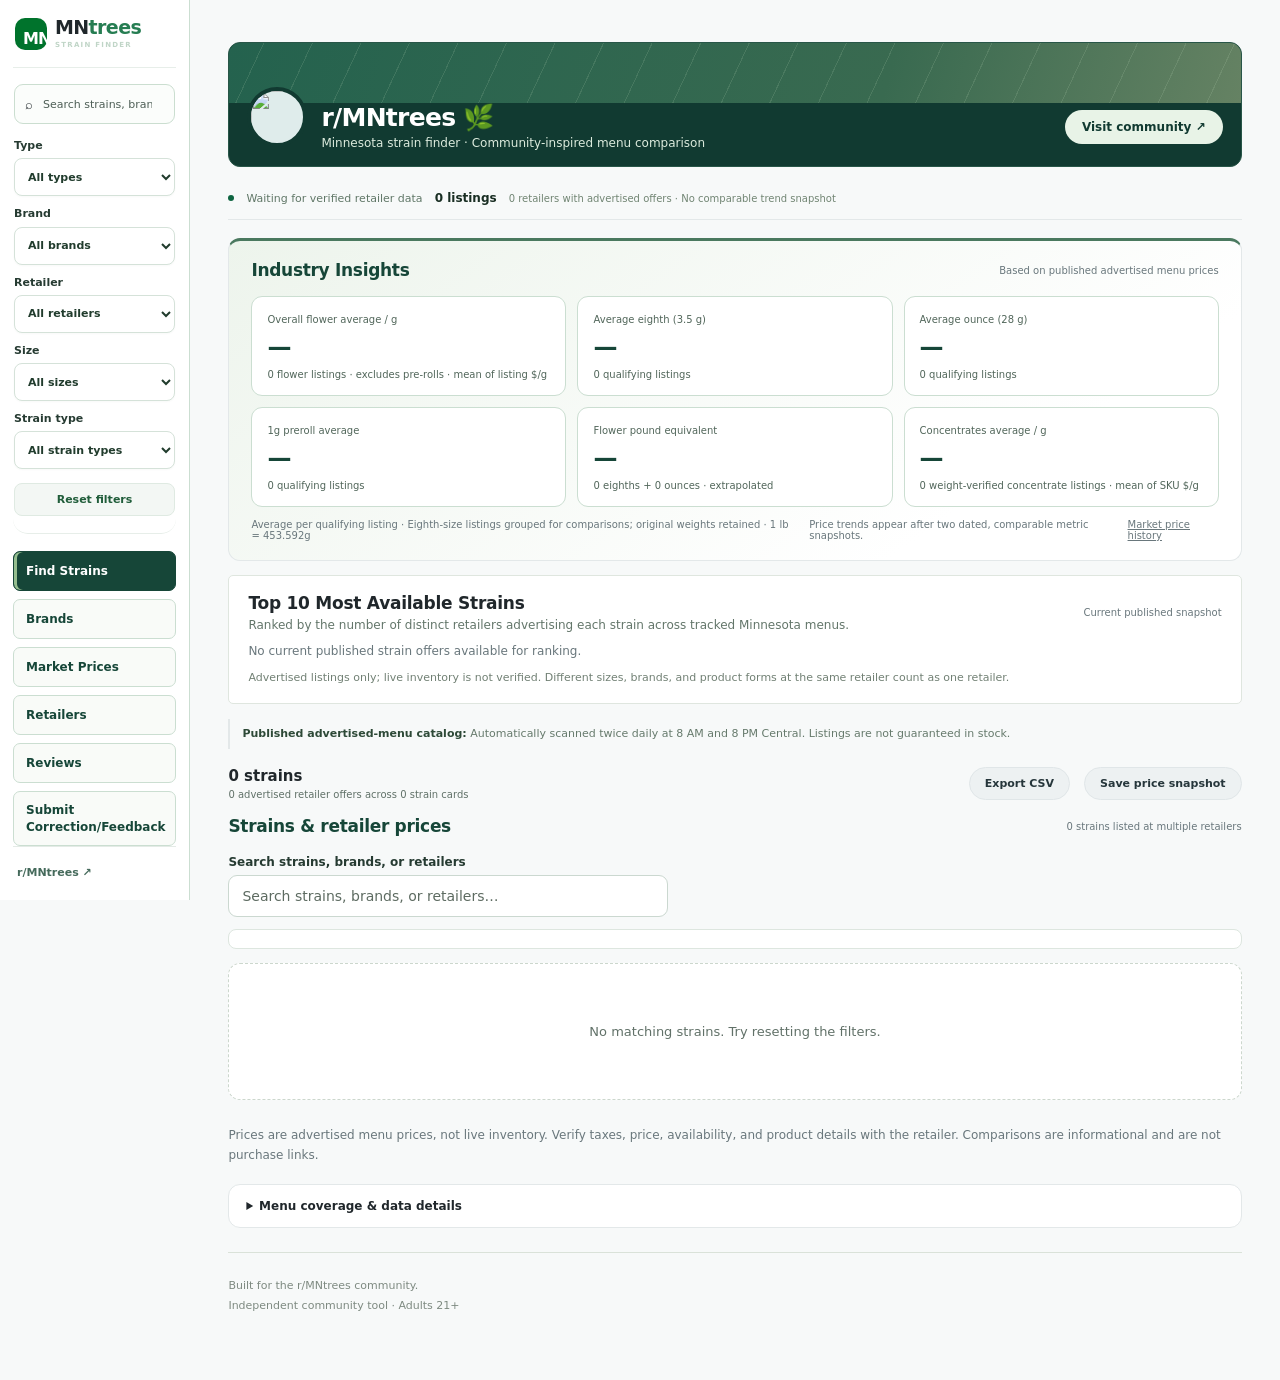
==== index.html @ fa7d5fbe "Restore pre-V2 app for public-data preview" ====
<!doctype html><html lang="en"><head><meta charset="utf-8"><meta name="viewport" content="width=device-width,initial-scale=1"><meta name="theme-color" content="#f7f8f5"><meta name="description" content="Minnesota cannabis strain and advertised menu price comparison."><title>MNtrees | Strain Finder</title><link rel="stylesheet" href="style.css?v=20261120-classifications"><link rel="stylesheet" href="https://unpkg.com/leaflet@1.9.4/dist/leaflet.css"><link rel="icon" type="image/png" href="https://styles.redditmedia.com/t5_2til2/styles/communityIcon_9m76x8670eke1.png"><link rel="apple-touch-icon" href="https://styles.redditmedia.com/t5_2til2/styles/communityIcon_9m76x8670eke1.png"></head><body><div class="shell catalog-banner-shell"><section class="subreddit-banner" aria-label="MNtrees community"><div class="subreddit-banner-cover"></div><div class="subreddit-banner-inner"><a class="subreddit-banner-avatar-link" href="https://www.reddit.com/r/MNtrees/" target="_blank" rel="noopener noreferrer" aria-label="Open r/MNtrees subreddit"><img src="https://styles.redditmedia.com/t5_2til2/styles/communityIcon_9m76x8670eke1.png" alt="" class="subreddit-banner-avatar" referrerpolicy="no-referrer"></a><a class="subreddit-banner-copy subreddit-banner-home" href="https://www.reddit.com/r/MNtrees/" target="_blank" rel="noopener noreferrer" aria-label="Open r/MNtrees subreddit"><div class="subreddit-banner-title">r/MNtrees <span aria-hidden="true">🌿</span></div><p>Minnesota strain finder · Community-inspired menu comparison</p></a><a class="subreddit-join" href="https://www.reddit.com/r/MNtrees/" target="_blank" rel="noopener noreferrer">Visit community ↗</a></div></section></div><header class="top"><div class="shell topin"><a class="brand" href="https://mntrees.co/" aria-label="MNtrees home at mntrees.co"><img class="subreddit-logo" src="https://styles.redditmedia.com/t5_2til2/styles/communityIcon_9m76x8670eke1.png" alt="r/MNtrees community logo" width="52" height="52" referrerpolicy="no-referrer" onerror="this.style.display='none';this.nextElementSibling.style.display='inline-flex'"><span class="mark logo-fallback" style="display:none" aria-hidden="true">MN<span>✳</span></span><span>MN<span class="green">trees</span><small>STRAIN FINDER</small></span></a><section class="searchbox sidebar-searchbox" id="explore" aria-label="Search and filter listings"><div class="searchline"><label class="searchfield"><span aria-hidden="true">⌕</span><input id="search" type="search" placeholder="Search strains, brands, or retailers…" aria-label="Search strains, brands, or retailers"></label></div><div class="filters"><label>Type<select id="category"><option value="">All types</option></select></label><label>Brand<select id="brand"><option value="">All brands</option></select></label><label>Retailer<select id="store"><option value="">All retailers</option></select></label><label>Size<select id="size"><option value="">All sizes</option></select></label><label>Strain type<select id="strainType"><option value="">All strain types</option><option value="Sativa">Sativa</option><option value="Indica">Indica</option><option value="Hybrid">Hybrid</option></select></label><button id="reset" class="textbtn">Reset filters</button></div></section><nav class="site-sidebar-links" aria-label="MNtrees pages"><a href="./" class="active" aria-current="page">Find Strains</a><a href="brands.html">Brands</a><a href="market-prices.html">Market Prices</a><a href="retailers.html">Retailers</a><a href="reviews.html">Reviews</a><a href="feedback.html">Submit Correction/Feedback</a></nav><a class="community" href="https://www.reddit.com/r/MNtrees/" target="_blank" rel="noopener">r/MNtrees ↗</a><div class="sidebar-credit"><strong class="rcwm-text-credit"><span>REDWOOD COUNTY</span><span>WEED MANAGEMENT</span></strong><span class="extension-office">EXTENSION OFFICE</span></div></div></header><main class="shell"><div class="catalog-status" aria-label="Catalog status"><span class="live-dot" aria-hidden="true"></span><span id="dataState">Waiting for retailer data</span><strong id="heroCount">0 listings</strong><span class="muted" id="heroStores">0 retailers · No snapshot yet</span></div><section class="insights" aria-labelledby="insightsTitle"><div class="sectionhead"><div><h2 id="insightsTitle">Industry Insights</h2></div><span class="hint" id="snapshotLabel">Tracked Minnesota menu averages</span></div><div class="metrics" id="metrics"></div><div class="insightfoot"><span>Average per qualifying listing · Eighth-size listings grouped for comparisons; original weights retained · 1 lb = 453.592g</span><span id="trendHelp">Trends require at least two dated snapshots.</span><a href="market-prices.html">Market price history</a></div></section><section class="top-strains" aria-labelledby="topStrainsTitle"><div class="sectionhead"><div><h2 id="topStrainsTitle">Top 10 Most Available Strains</h2><p class="top-strains-subtitle">Ranked by the number of distinct retailers advertising each strain across tracked Minnesota menus.</p></div><span class="hint">Current published snapshot</span></div><div id="topStrainsList" class="top-strains-list" aria-live="polite"><p class="muted">Loading strain availability…</p></div><p class="top-strains-note">Advertised listings only; live inventory is not verified. Different sizes, brands, and product forms at the same retailer count as one retailer.</p></section><p class="pilotnote"><strong>Published advertised-menu catalog:</strong> Automatically scanned twice daily at 8 AM and 8 PM Central. Listings are not guaranteed in stock.</p><div class="resultbar"><div><h2 id="count">Strain groups</h2><p id="checked">No data loaded</p></div><div class="tools admin-action"><button class="textbtn" id="exportBtn">Export CSV</button><button class="textbtn" id="snapshotBtn">Save price snapshot</button></div></div><div id="message" class="message" role="status" hidden></div><section class="comparison" aria-labelledby="compareTitle"><div class="sectionhead"><div><h2 id="compareTitle">Strains &amp; retailer prices</h2></div><span id="comparisonCount" class="hint">Grouping related listings</span></div><div class="comparison-search-wrap"><label class="comparison-search-label" for="comparisonSearch">Search strains, brands, or retailers</label><input id="comparisonSearch" type="search" placeholder="Search strains, brands, or retailers…" autocomplete="off" aria-label="Search strains, brands, or retailers in the catalog"></div><div id="alphabetNav" class="alphabet-nav" aria-label="Alphabet navigation"></div><div id="comparisonGroups" class="comparisongroups"></div></section><p class="disclaimer">Prices are advertised menu prices, not live inventory. Verify taxes, price, availability, and product details with the retailer. Comparisons are informational and are not purchase links.</p><details class="coverage" id="coverage"><summary>Menu coverage &amp; data details</summary><div class="detailsbody"><p><strong>Data:</strong> Strain listings are loaded from published retailer menu snapshots. The application never invents prices or retailers.</p><p><strong>Market averages:</strong> Simple mean of eligible, positive-price listings, not a sales-weighted average. Eighth comparisons group 3.5g and 4g packages, but extrapolated pound equivalents use the actual package weight. Quarters are 7g. Preroll averages include individual 1g prerolls only. Multiple listings of the same item may influence the mean.</p><p><strong>Trends:</strong> Compare the latest saved snapshot with the previous dated snapshot of the same metric. If there are no comparable snapshots, show no trend.</p><p><strong>Refresh:</strong> The published catalog is scanned at 8 a.m. and 8 p.m. Central. Sources with insufficient detail may require additional connector work. Unsuccessful scans never delete previously captured offers.</p><div class="detailactions"><button id="clearBtn" class="secondary danger">Clear locally saved data</button><button id="demoBtn" class="secondary">Load clearly labeled demo data</button></div></div></details><footer><div>Built for the r/MNtrees community.<br>Independent community tool · Adults 21+</div><div class="mobile-rcwm-credit"><strong class="rcwm-text-credit"><span>REDWOOD COUNTY</span><span>WEED MANAGEMENT</span></strong><span class="extension-office">EXTENSION OFFICE</span></div></footer></main><script src="https://unpkg.com/leaflet@1.9.4/dist/leaflet.js"></script><script src="catalog-model.js?v=20261120-strawneapple-fix"></script><script src="app.js?v=20261120-classifications"></script><script>
(function(){
  const sidebar=document.getElementById('search');
  const catalog=document.getElementById('comparisonSearch');
  if(!sidebar||!catalog)return;
  const sync=(source,target)=>{target.value=source.value;target.dispatchEvent(new Event('input',{bubbles:true}));};
  catalog.addEventListener('input',()=>sync(catalog,sidebar));
  sidebar.addEventListener('input',()=>{if(catalog.value!==sidebar.value)catalog.value=sidebar.value;});
  catalog.value=sidebar.value;
})();
</script></body></html>
---- style.css ----
:root{font-family:Inter,ui-sans-serif,system-ui,-apple-system,'Segoe UI',sans-serif;color:#17261e;background:#f7f8f5}*{box-sizing:border-box}body{margin:0}button,input,select{font:inherit}button{cursor:pointer}a{color:inherit}.shell{max-width:1170px;margin:auto;padding:0 24px}.top{background:#fff;border-bottom:1px solid #e5eae5}.topin{min-height:76px;display:flex;align-items:center;justify-content:space-between}.brand{display:flex;align-items:center;gap:10px;text-decoration:none;font-weight:800;font-size:23px;letter-spacing:-.8px;line-height:1}.brand small{display:block;font-size:9px;letter-spacing:2px;margin-top:5px}.green{color:#00732c}.mark{background:#00732c;color:white;border-radius:10px;padding:13px 8px;font-size:16px;letter-spacing:-1px}.mark span{font-size:13px}.community{font-size:14px;text-decoration:none;color:#00732c;font-weight:650}.hero{margin:30px 0 18px;background:#fff;border:1px solid #e6eae5;border-radius:17px;padding:38px;display:flex;justify-content:space-between;gap:28px}.hero h1{font-size:clamp(34px,4.4vw,60px);line-height:1.08;letter-spacing:-2px;margin:10px 0 16px}.hero h1 em{font-weight:500;color:#00732c}.hero p{max-width:620px;color:#526357;line-height:1.55}.eyebrow{letter-spacing:1.7px;font-size:11px;font-weight:850;color:#00732c}.hero-side{align-self:center;min-width:220px;padding:18px;border-radius:12px;background:#f0f7f0;display:flex;flex-direction:column;gap:11px;font-size:13px}.live-dot{width:9px;height:9px;background:#91a49a;border-radius:50%}.hero-stat{font-size:27px;font-weight:800}.muted,.hint{color:#607168;font-size:12px}.insights,.searchbox{background:white;border:1px solid #e6eae5;border-radius:16px;padding:24px;margin:16px 0}.sectionhead,.resultbar{display:flex;justify-content:space-between;gap:15px;align-items:center}.sectionhead h2{font-size:25px;margin:5px 0}.metrics{display:grid;grid-template-columns:repeat(4,1fr);gap:12px;margin:18px 0}.metric{padding:18px;background:#f6f8f4;border:1px solid #e9eee7;border-radius:12px}.metric strong{display:block;font-size:26px;margin:9px 0}.metric span{font-size:12px;color:#607168}.insightfoot{display:flex;justify-content:space-between;gap:12px;font-size:11px;color:#78827a}.searchline{display:flex;gap:12px}.searchfield{display:flex;align-items:center;gap:10px;flex:1;background:#f9faf8;border:1px solid #dfe6dd;padding:0 15px;border-radius:10px}.searchfield input{width:100%;border:0;outline:0;padding:14px 0;background:transparent}.secondary{border:1px solid #d5dfd3;background:white;border-radius:9px;padding:12px 18px;font-weight:650;color:#0f6830}.secondary:hover{background:#edf6ed}.filters{display:grid;grid-template-columns:repeat(5,minmax(0,1fr)) auto;gap:10px;margin-top:15px;align-items:end}.filters label{display:flex;flex-direction:column;font-size:12px;color:#5a685e;gap:6px}.filters select{width:100%;padding:11px 8px;border:1px solid #dfe6dd;background:#fafcf9;border-radius:8px;color:#243a2b}.textbtn{border:0;background:none;color:#00732c;font-weight:650;padding:12px 4px}.resultbar{margin:24px 3px 14px}.resultbar h2{margin:0 0 4px;font-size:21px}.resultbar p{margin:0;color:#607168;font-size:13px}.tools{display:flex;gap:14px}.results{display:grid;grid-template-columns:repeat(3,minmax(0,1fr));gap:14px}.listing{background:white;border:1px solid #e3e9e0;padding:19px;border-radius:12px;min-width:0}.listing h3{font-size:19px;line-height:1.25;margin:8px 0}.listing .tag{font-size:10px;font-weight:800;color:#00732c;letter-spacing:.8px}.listing p{font-size:13px;color:#647067;line-height:1.5;margin:6px 0}.listing .price{font-size:24px;font-weight:800;margin:12px 0}.listing .link{color:#00732c;font-size:12px;font-weight:750;display:inline-block;margin-top:8px}.empty{grid-column:1/-1;text-align:center;padding:60px 20px;background:white;border:1px dashed #ccd7cd;border-radius:12px;color:#617168}.message{padding:12px 15px;border-radius:9px;background:#eaf5ed;color:#145b2c;margin-bottom:14px}.message[hidden]{display:none}.disclaimer{font-size:12px;color:#727e75;line-height:1.7;margin-top:20px}.coverage{background:#fff;border:1px solid #e6eae5;border-radius:12px;margin:22px 0}.coverage summary{padding:18px;cursor:pointer;font-weight:700}.detailsbody{padding:0 18px 18px;font-size:13px;color:#536459;line-height:1.65}.detailactions{display:flex;gap:10px;flex-wrap:wrap}.danger{color:#a23c32}footer{display:flex;justify-content:space-between;gap:20px;border-top:1px solid #dae2d9;padding:30px 0;margin-top:35px;font-size:12px;color:#68746a;line-height:1.8}.footerbrand{display:flex;gap:5px;flex-direction:column}.footerbrand strong{font-size:14px;color:#223b2a}@media(max-width:850px){.metrics{grid-template-columns:repeat(2,1fr)}.filters{grid-template-columns:repeat(3,1fr)}.results{grid-template-columns:repeat(2,1fr)}.hero{padding:26px;flex-direction:column}.hero-side{align-self:stretch}}@media(max-width:560px){.shell{padding:0 14px}.hero{padding:24px}.insights,.searchbox{padding:17px}.searchline{flex-direction:column}.filters{grid-template-columns:repeat(2,minmax(0,1fr))}.results{grid-template-columns:1fr}.insightfoot,.sectionhead,.resultbar,footer{flex-direction:column;align-items:flex-start}.tools{flex-wrap:wrap}.hero h1{letter-spacing:-1px}.metrics{gap:8px}.metric{padding:12px}.metric strong{font-size:21px}}
/* Subreddit icon enhancement */
.subreddit-logo{width:52px;height:52px;object-fit:cover;border-radius:50%;flex:none}.logo-fallback{display:none}

.reviewqueue{margin-top:34px;padding:22px;border:1px solid #d8e5d8;border-radius:14px;background:#f2f7f1}.reviewintro{font-size:13px;color:#536459;line-height:1.7}.reviewfilter{display:inline-flex;align-items:center;gap:10px;margin:10px 0 18px;font-size:13px;font-weight:700}.reviewfilter select{border:1px solid #c7d5c7;border-radius:7px;padding:8px}.reviewstatus{font-size:12px;color:#8a5c25;font-weight:650}.reviewqueue .results{margin-top:4px}

.reviewdecision{display:flex;flex-direction:column;gap:5px;margin:12px 0 8px;font-size:12px;font-weight:700;color:#405447}.reviewdecision select{width:100%;max-width:260px;padding:8px;border-radius:7px;border:1px solid #bacfbd;background:#fff}#reviewExportBtn{margin:8px 0 10px 14px}

.comparison{margin:26px 0;padding:18px 20px;background:#fff;border:1px solid #e1e9df;border-radius:14px}.comparisongroups{display:grid;gap:10px}.comparegroup{border:1px solid #dbe5d9;border-radius:9px;background:#fafdfa;overflow:hidden}.comparegroup summary{padding:13px 15px;cursor:pointer;font-weight:750;color:#284633}.compareoverflow{overflow-x:auto}.comparegroup table{width:100%;border-collapse:collapse;font-size:12px}.comparegroup th,.comparegroup td{padding:10px 12px;text-align:left;border-top:1px solid #e6eee5;vertical-align:top}.comparegroup th{color:#526c58;background:#f0f7ef}.comparegroup a{color:#006b36}

/* Strain-first price comparison: cultivator > common strain > retailer offers */
.comparison{padding:0;border:0;background:transparent;margin:12px 0 28px}
.comparisongroups{display:grid;gap:16px}
.strain-card{background:#fff;border:1px solid #dce8da;border-radius:16px;overflow:hidden;box-shadow:0 3px 12px rgba(22,64,27,.035)}
.strain-header{display:flex;justify-content:space-between;gap:24px;align-items:center;padding:22px 24px 18px}
.strain-cultivator{display:block;font-size:12px;color:#167239;font-weight:800;text-transform:uppercase;letter-spacing:1px}
.strain-header h3{font-size:25px;line-height:1.14;letter-spacing:-.5px;margin:7px 0}
.strain-header p{font-size:13px;color:#637568;margin:0}
.strain-pricehead{min-width:130px;display:flex;flex-direction:column;align-items:flex-end;gap:5px}
.strain-pricehead>span:first-child{font-size:11px;color:#627466;font-weight:700}
.strain-pricehead strong{font-size:26px;color:#133e21}
.matched-weight,.mixed-weight{font-size:10px;color:#617b61;text-align:right}
.mixed-weight{color:#925b2e}
.retailer-columnheads,.retailer-offer{display:grid;grid-template-columns:minmax(210px,2.5fr) minmax(90px,.9fr) minmax(105px,1fr) minmax(96px,1fr);gap:15px;align-items:center}
.retailer-columnheads{padding:9px 24px;background:#f2f7f0;color:#758379;font-size:10px;font-weight:800;text-transform:uppercase;letter-spacing:.7px}
.retailer-offer{padding:13px 24px;border-top:1px solid #ecf0eb;font-size:13px}
.retailer-offer:hover{background:#fafcf9}
.retailer-main{min-width:0;display:flex;align-items:baseline;flex-wrap:wrap;gap:4px}
.retailer-main strong{font-size:14px;color:#203e29}
.retailer-location{color:#7b897f;font-size:12px}
.strain-variant{display:block;flex-basis:100%;font-size:11px;color:#6c786d}
.retailer-package{color:#435449;font-weight:600}
.retailer-price strong{display:block;font-size:19px;color:#14632d}
.retailer-price small{display:block;font-size:11px;color:#849084}
.retailer-source a{font-size:12px;font-weight:750;color:#087239;text-decoration:none}
.retailer-source a:hover{text-decoration:underline}
.retailer-offer.upcoming{background:#fbfaf5}
.upcoming-tag{display:inline-block;border-radius:4px;padding:2px 5px;background:#f9eed9;color:#8a5d26;font-size:10px;font-weight:800}
@media(max-width:670px){
.strain-header{padding:17px;align-items:flex-start}
.strain-header h3{font-size:21px}
.strain-pricehead{min-width:90px}
.strain-pricehead strong{font-size:22px}
.retailer-columnheads{display:none}
.retailer-offer{padding:13px 17px;grid-template-columns:minmax(0,1fr) auto;gap:5px 12px}
.retailer-main{grid-column:1;grid-row:1/3}
.retailer-package{grid-column:2;grid-row:1;text-align:right}
.retailer-price{grid-column:2;grid-row:2;text-align:right}
.retailer-source{grid-column:1/-1}
}


/* Pilot-inspired MNtrees presentation: simple masthead, restrained insights,
   clean search controls, and grouped strain-price comparisons. */
:root{--mn-green:#116d35;--mn-ink:#1f3126;--mn-line:#e0e7de;--mn-paper:#f7f8f5}
body{color:var(--mn-ink);background:var(--mn-paper)}
.shell{max-width:1180px}
.top{border-color:var(--mn-line)}
.topin{min-height:70px}
.brand{font-size:24px}
.community{color:var(--mn-green)}
.hero.intro{padding:27px 0 18px;margin:0;border:0;border-radius:0;background:transparent;align-items:center}
.hero.intro h1{font-size:clamp(30px,3.3vw,46px);letter-spacing:-1.4px;line-height:1.12;margin:0 0 8px}
.hero.intro h1 em{color:var(--mn-green);font-weight:500}
.hero.intro p{margin:0;max-width:680px;font-size:14px;line-height:1.55}
.hero.intro .hero-side{background:transparent;border-left:1px solid var(--mn-line);border-radius:0;padding:8px 0 8px 20px;gap:5px;min-width:190px}
.hero.intro .hero-stat{font-size:25px}
.insights{margin:6px 0 12px;padding:21px 22px;border-color:var(--mn-line);border-radius:12px}
.insights .sectionhead h2{font-size:23px;letter-spacing:-.45px;margin:0}
.metrics{margin:14px 0 13px}
.metric{padding:15px;background:#f7faf6;border-color:#e6ece4}
.metric strong{font-size:23px}
.pilotnote{margin:12px 0;font-size:12px;color:#617064;line-height:1.5}
.searchbox{margin:12px 0 14px;border-radius:12px;padding:18px 20px}
.searchline{gap:8px}
.searchfield{background:#fbfcfa}
.searchfield input{font-size:15px}
.filters{grid-template-columns:repeat(5,minmax(0,1fr)) auto;gap:9px;margin-top:12px}
.filters select{padding:10px 8px;background:#fff}
.filters label{font-weight:650}
#reset{align-self:end}
.resultbar{margin:19px 1px 9px}
.resultbar h2{font-size:17px}
.comparison{margin:10px 0 22px}
.comparison>.sectionhead{margin:0 0 7px}
.comparison .sectionhead h2{font-size:22px;letter-spacing:-.45px}
.comparison .reviewintro{margin:3px 0 16px;color:#68766b;font-size:12px}
.comparisongroups{gap:12px}
.strain-card{border-color:var(--mn-line);border-radius:12px;box-shadow:0 2px 7px rgba(19,55,28,.035)}
.strain-header{padding:17px 20px 14px}
.strain-header h3{font-size:22px;letter-spacing:-.45px;margin:3px 0 6px}
.strain-header p{font-size:12px}
.strain-cultivator{font-size:11px;letter-spacing:.65px;color:var(--mn-green)}
.strain-pricehead strong{font-size:24px}
.retailer-columnheads,.retailer-offer{grid-template-columns:minmax(170px,2.5fr) minmax(112px,.85fr) minmax(93px,.75fr) minmax(65px,.55fr);gap:12px}
.retailer-columnheads{padding:8px 20px;background:#eff5ee}
.retailer-offer{padding:11px 20px}
.retailer-main strong{font-size:13px}
.retailer-price strong{font-size:18px}
.coverage{border-color:var(--mn-line)}
footer{margin-top:24px;padding-top:23px}
@media(max-width:850px){.filters{grid-template-columns:repeat(3,minmax(0,1fr))}.hero.intro{align-items:stretch}.hero.intro .hero-side{border-left:0;border-top:1px solid var(--mn-line);padding:10px 0 0;min-width:0}}
@media(max-width:560px){.hero.intro{padding:20px 0 11px}.hero.intro h1{font-size:31px}.insights,.searchbox{padding:15px}.filters{grid-template-columns:repeat(2,minmax(0,1fr))}.retailer-columnheads{display:none}.retailer-offer{grid-template-columns:minmax(0,1fr) auto;padding:12px 15px}.strain-header{padding:15px}.strain-header h3{font-size:20px}.strain-pricehead strong{font-size:21px}}


/* Retailer comparison boxes: visually distinct cards, never table rows. */
.retailer-columnheads{display:none!important}
.strain-card{padding-bottom:18px}
.strain-header{border-bottom:1px solid #e8eee7}
.retailer-offers.retailer-tile-grid{
  display:grid!important;
  grid-template-columns:repeat(auto-fit,minmax(min(100%,210px),1fr))!important;
  gap:12px!important;
  padding:16px 20px 2px!important;
  align-items:stretch;
}
.retailer-tile{
  display:flex;flex-direction:column;min-width:0;gap:7px;
  background:#f7faf6;border:1px solid #dce7db;
  border-radius:12px;padding:16px;box-shadow:0 1px 3px rgba(18,61,25,.04);
}
.retailer-tile:hover{background:#fff;border-color:#9bc8a4;box-shadow:0 5px 16px rgba(18,61,25,.08)}
.retailer-tile.upcoming{background:#fbf8f1;border-color:#e9dbc5}
.retailer-tile-top{display:flex;align-items:flex-start;justify-content:space-between;gap:8px}
.retailer-tile-name{font-size:15px;line-height:1.3;color:#183c24;overflow-wrap:anywhere}
.retailer-tile-city{font-size:12px;color:#6d7f71}
.retailer-tile-price{font-size:28px;line-height:1.15;font-weight:800;letter-spacing:-.8px;color:#176b35;margin:8px 0 4px}
.retailer-tile-details{display:flex;justify-content:space-between;gap:8px;flex-wrap:wrap;font-size:12px;color:#526755}
.retailer-tile-status{display:inline-block;background:#f7ead5;color:#825a2f;border-radius:5px;padding:4px 6px;font-size:10px;font-weight:700}
.retailer-tile-link{margin-top:auto;padding-top:12px;display:inline-block;font-size:12px;font-weight:750;color:#087239;text-decoration:none}
.retailer-tile-link:hover{text-decoration:underline}
@media(max-width:620px){.retailer-offers.retailer-tile-grid{grid-template-columns:repeat(auto-fit,minmax(min(100%,170px),1fr))!important;padding:12px!important;gap:9px!important}.retailer-tile{padding:13px}.retailer-tile-price{font-size:25px}}
@media(max-width:390px){.retailer-offers.retailer-tile-grid{grid-template-columns:1fr!important}}


/* MNtrees compact four-column strain cards — November 2026 */
.comparisongroups{display:grid;grid-template-columns:repeat(4,minmax(0,1fr));gap:8px;align-items:start}
.compact-card{min-width:0;background:#fff;border:1px solid #e3e8e2;border-radius:8px;overflow:hidden;box-shadow:0 1px 2px rgba(26,51,33,.025)}
.compact-card-header{padding:13px 13px 11px;border-bottom:1px solid #edf0eb;min-height:93px}
.compact-brand{font-size:9px;line-height:1.3;letter-spacing:.075em;text-transform:uppercase;color:#748878;font-weight:800}
.compact-card h3{font-size:17px;color:#1f3b2a;letter-spacing:-.035em;line-height:1.18;margin:5px 0 8px;font-weight:750;overflow-wrap:anywhere}
.compact-card-header p{font-size:10px;color:#879489;margin:0}
.compact-offer{padding:12px 13px;border-bottom:1px solid #edf0eb}
.compact-offer:last-child{border-bottom:0}
.compact-offer-main{display:flex;justify-content:space-between;gap:8px;align-items:baseline}
.compact-retailer{font-size:11px;font-weight:700;line-height:1.25;color:#34493a;overflow-wrap:anywhere}
.compact-price{font-size:14px;font-weight:750;color:#23593a;white-space:nowrap}
.compact-subline{font-size:10px;color:#839187;margin-top:3px;align-items:start}
.compact-subline span:last-child{text-align:right;white-space:nowrap}
.offer-link{display:inline-block;margin-top:9px;font-size:10px;text-decoration:none;font-weight:700;color:#386f48}
.offer-link:hover{text-decoration:underline}
.offer-link.unavailable{color:#8b978e}
.offer-warning{font-size:9px;color:#8b6c2e}
@media(max-width:1100px){.comparisongroups{grid-template-columns:repeat(3,minmax(0,1fr))}}
@media(max-width:760px){.comparisongroups{grid-template-columns:repeat(2,minmax(0,1fr))}}
@media(max-width:480px){.comparisongroups{grid-template-columns:1fr}}


/* MNtrees 2026-11-18 card polish: restrained evergreen with bright #00732C accents. */
:root{--mn-green:#00732C;--mn-deep:#174C2B;--mn-soft:#EAF6EF;--mn-line:#DCE8DF;--mn-paper:#F5F8F5}
body{background:var(--mn-paper)}
.comparisongroups{gap:14px;align-items:start}
.compact-card{
  border:1px solid #DCE8DF;
  border-top:3px solid #00732C;
  border-radius:11px;
  box-shadow:0 3px 12px rgba(0,70,29,.065);
  transition:box-shadow .18s ease,transform .18s ease;
}
.compact-card:hover{box-shadow:0 7px 22px rgba(0,70,29,.12);transform:translateY(-1px)}
.compact-card-header{
  min-height:106px;
  padding:15px 15px 13px;
  background:linear-gradient(145deg,#FCFEFC 0%,#F1F8F3 100%);
  border-bottom:1px solid #DDEBE1;
}
.compact-brand{font-size:10px;letter-spacing:.09em;color:#417657;line-height:1.35}
.compact-card h3{font-size:18px;line-height:1.2;margin:7px 0 9px;color:#183D27;font-weight:800}
.compact-card-header p{font-size:11px;color:#5C7765;line-height:1.3}
.compact-offer{padding:13px 15px 12px;border-color:#E8EFE9}
.compact-offer:nth-child(even){background:#FCFDFC}
.compact-retailer{font-size:11px;font-weight:750;color:#283F31}
.compact-price{
  font-size:16px;
  color:#00732C;
  letter-spacing:-.02em;
  font-variant-numeric:tabular-nums;
}
.compact-subline{font-size:10px;margin-top:4px;color:#6D8273}
.offer-link{color:#00732C;font-weight:750;font-size:10px;margin-top:10px}
.offer-link:hover{color:#00551F}
.compact-card:focus-within{outline:2px solid #69B784;outline-offset:1px}
.more-stores{display:block;background:#F1F8F3;border-top:1px solid #CFE5D6}
.more-stores summary{
  list-style:none;cursor:pointer;display:flex;align-items:center;
  gap:9px;padding:12px 15px;color:#00732C;font-size:11px;
  font-weight:800;letter-spacing:.01em;line-height:1.4;
  user-select:none;min-height:45px;
}
.more-stores summary::-webkit-details-marker{display:none}
.more-stores summary::marker{content:""}
.more-stores summary:hover{background:#E6F4EB}
.more-stores summary:focus-visible{outline:2px solid #00732C;outline-offset:-3px}
.more-plus{
  flex:0 0 22px;height:22px;width:22px;display:grid;place-items:center;
  background:#00732C;color:white;font-size:17px;font-weight:500;
  border-radius:6px;line-height:1;
}
.more-label{display:inline}
.more-less{display:none}
.more-stores[open] .more-label{display:none}
.more-stores[open] .more-less{display:inline}
.more-stores[open] .more-plus{background:#DFEEE4;color:#00732C}
.more-plus{font-size:0}
.more-plus::before{content:"+";font-size:17px}
.more-stores[open] .more-plus::before{content:"−";font-size:17px}
.more-stores-content{border-top:1px solid #DCE8DF;background:white}
.more-stores-content .compact-offer:last-child{border-bottom:0}
@media(max-width:1100px){.comparisongroups{gap:12px}}
@media(max-width:480px){.comparisongroups{gap:12px}}


/* MNtrees dashboard refresh — inspired by the RCWM order desk reference. */
:root{--desk-forest:#004b20;--desk-forest-dark:#003c1a;--desk-green:#007b36;--desk-bg:#f3f6f0;--desk-line:#dfe7dc;--desk-ink:#173b27;--desk-muted:#6f8374}
html{scroll-behavior:smooth;scroll-padding-top:24px}
body{background:var(--desk-bg);color:var(--desk-ink);font-size:13px}
body>.top{position:fixed;inset:0 auto 0 0;width:190px;z-index:40;background:linear-gradient(160deg,#00692c 0%,#004b20 48%,#003d1b 100%);border:0;box-shadow:3px 0 14px rgba(0,45,20,.08)}
.top .topin{height:100%;min-height:0;display:flex;flex-direction:column;align-items:stretch;justify-content:flex-start;gap:20px;padding:24px 11px;max-width:none}
.top .brand{display:flex;flex-direction:column;align-items:flex-start;gap:9px;padding:9px 7px 16px;border-bottom:1px solid rgba(255,255,255,.18);color:#fff;font-size:23px;letter-spacing:-.8px}
.top .brand .green{color:#b2eec5}
.top .brand small{color:#cbe5d0;font-size:8px;letter-spacing:1.8px}
.top .subreddit-logo,.top .logo-fallback{width:41px;height:41px}
.side-nav{display:flex;flex-direction:column;gap:4px;width:100%}
.side-link{display:flex;align-items:center;gap:11px;padding:12px 10px;text-decoration:none;color:#c4e3cd;border-radius:5px;font-size:12px;font-weight:550;line-height:1.35}
.side-link:hover,.side-link:focus-visible{background:rgba(255,255,255,.12);color:#fff}
.side-link.active{background:#008239;color:#fff;font-weight:750;box-shadow:inset 2px 0 0 #b6ecc7}
.side-link span{min-width:0}
.top .community{margin-top:auto;padding:14px 9px 5px;border-top:1px solid rgba(255,255,255,.16);color:#d0e8d5;font-size:12px;line-height:1.5}
body>main.shell,body>.catalog-banner-shell{max-width:none;margin:0 0 0 190px;padding:22px clamp(18px,3vw,46px) 35px}
.hero.intro{padding:0 0 16px;margin:0;gap:20px;border-bottom:1px solid var(--desk-line)}
.hero.intro h1{font-size:clamp(25px,2.6vw,35px);font-weight:790;letter-spacing:-.9px;margin-bottom:6px}
.hero.intro h1 em{font-style:normal;color:var(--desk-green);font-weight:650}
.hero.intro p{font-size:12px;color:#708072;max-width:700px}
.hero.intro .hero-side{background:transparent;border:0;padding:0;min-width:185px;gap:4px;align-items:flex-end;text-align:right}
.hero-side .live-dot{background:#008239;width:7px;height:7px}
.hero.intro .hero-stat{font-size:21px;color:#12462c}
.hero.intro .muted{font-size:10px}
.insights,.searchbox,.coverage{background:#fff;border:1px solid var(--desk-line);border-radius:7px;box-shadow:0 1px 4px rgba(5,54,19,.025)}
.insights{margin:20px 0 12px;padding:17px 18px}
.sectionhead h2,.insights .sectionhead h2{font-size:17px;letter-spacing:-.25px;font-weight:800}
.metrics{gap:10px;margin:14px 0 9px}
.metric{padding:15px 14px;background:#fff;border:1px solid var(--desk-line);border-top:2px solid #85ad92;border-radius:6px;min-height:102px}
.metric:nth-child(2){border-top-color:#d8af69}
.metric:nth-child(3){border-top-color:#188978}
.metric:nth-child(4){border-top-color:#9e8eae}
.metric strong{font-size:23px;color:#173b27;margin:7px 0 5px}
.metric span{font-size:10px}
.insightfoot{font-size:10px;color:#8a988e}
.pilotnote{background:#fff9e9;border:1px solid #e9ddbd;border-radius:6px;padding:11px 12px;color:#75623b;font-size:11px}
.searchbox{margin:14px 0;padding:16px 18px}
.searchfield{border-radius:5px;background:#fff;border-color:#d9e4d9}
.searchfield input{padding:11px 0;font-size:13px}
.filters{gap:8px}
.filters label{font-size:10px;color:#5c7463;font-weight:700}
.filters select{border-radius:5px;border-color:#dae5dc;padding:9px 8px;font-size:11px}
.secondary{border-radius:5px;font-size:11px;padding:10px 13px}
.textbtn{font-size:11px}
.resultbar{margin:17px 1px 10px}
.resultbar h2{font-size:15px}
.resultbar p,.hint{font-size:10px}
.comparison{margin:10px 0 18px}
.comparison>.sectionhead{margin-bottom:5px}
.comparison .sectionhead h2{font-size:17px}
.comparison .reviewintro{font-size:11px;margin:3px 0 13px}
.comparisongroups{grid-template-columns:repeat(3,minmax(0,1fr));gap:12px}
.compact-card{border:1px solid var(--desk-line);border-top:2px solid #4a9970;border-radius:7px;box-shadow:0 1px 5px rgba(21,58,33,.04);transition:box-shadow .16s ease}
.compact-card:hover{transform:none;box-shadow:0 3px 12px rgba(21,58,33,.09)}
.compact-card-header{min-height:86px;padding:13px 15px 11px;background:#f8faf7;border-bottom:1px solid #e7ede6}
.compact-brand{font-size:9px;color:#447656;letter-spacing:.07em}
.compact-card h3{font-size:17px;letter-spacing:-.02em;margin:5px 0 7px;color:#133b25;line-height:1.2}
.compact-card-header p{font-size:10px;color:#6b806f}
.compact-offer{padding:12px 15px;border-color:#e9eee8}
.compact-offer:nth-child(even){background:#fafcf9}
.compact-retailer{font-size:11px;color:#254332}
.compact-price{color:#007a36;font-size:15px}
.compact-subline{font-size:10px}
.offer-link{font-size:10px}
.more-stores{background:#f3f8f4}
.more-stores summary{padding:10px 15px;min-height:40px;font-size:10px}
.more-plus{border-radius:4px}
.coverage{margin-top:18px}
.coverage summary{padding:14px 17px;font-size:12px}
footer{font-size:11px}
@media(min-width:1450px){.comparisongroups{grid-template-columns:repeat(4,minmax(0,1fr))}}
@media(max-width:1050px){body>.top{width:158px}.top .topin{padding:19px 8px}.top .brand{font-size:20px}.side-link{font-size:11px;padding:11px 7px}body>main.shell,body>.catalog-banner-shell{margin-left:158px;padding:20px 19px}.comparisongroups{grid-template-columns:repeat(2,minmax(0,1fr))}}
@media(max-width:700px){html{scroll-padding-top:72px}body>.top{position:sticky;inset:auto;width:100%;height:auto;box-shadow:0 2px 7px rgba(0,45,20,.1)}.top .topin{padding:10px 15px;flex-direction:row;align-items:center;gap:12px;flex-wrap:wrap}.top .brand{flex-direction:row;align-items:center;font-size:19px;padding:0;border:0;gap:7px}.top .subreddit-logo,.top .logo-fallback{width:32px;height:32px}.top .community{margin:0 0 0 auto;padding:0;border:0;font-size:10px}.side-nav{order:3;width:100%;display:flex;flex-direction:row;overflow-x:auto;gap:4px}.side-link{white-space:nowrap;padding:8px 10px;font-size:10px}.side-link span{display:inline}body>main.shell,body>.catalog-banner-shell{margin:0;padding:18px 14px}.hero.intro{flex-direction:column;gap:12px}.hero.intro .hero-side{align-items:flex-start;text-align:left}.metrics{grid-template-columns:repeat(2,minmax(0,1fr))}.filters{grid-template-columns:repeat(2,minmax(0,1fr))}.comparisongroups{grid-template-columns:repeat(2,minmax(0,1fr))}}
@media(max-width:480px){.comparisongroups{grid-template-columns:1fr}.top .topin{gap:8px}.hero.intro h1{font-size:27px}.metric strong{font-size:20px}.insights,.searchbox{padding:14px}.compact-card-header{min-height:0}.insightfoot{flex-direction:column}}


/* Credit lives directly beneath the subreddit link in the sidebar. */
.top .community{margin-top:auto;padding-bottom:4px;border-top:1px solid rgba(255,255,255,.16)}
.sidebar-credit{padding:0 9px 8px;color:#d4e7d8;font-size:10px;line-height:1.45}
.sidebar-credit strong{display:block;color:#fff;font-weight:750;margin-top:4px}
.sidebar-credit span{display:block}
@media(max-width:700px){.top .community{margin-left:auto;margin-top:0;border:0;padding:0}.sidebar-credit{order:4;flex-basis:100%;padding:3px 0 0;font-size:9px;border-top:1px solid rgba(255,255,255,.15)}.sidebar-credit strong,.sidebar-credit span{display:inline}.sidebar-credit strong::after{content:" · "}}


/* Search and filters replace the former sidebar navigation. */
.top .topin{gap:13px;overflow-y:auto;scrollbar-width:thin;scrollbar-color:#5f9776 transparent}
.top .sidebar-searchbox{width:100%;margin:0;padding:0;background:transparent;border:0;box-shadow:none}
.sidebar-searchbox .searchline{display:flex;flex-direction:column;gap:8px}
.sidebar-searchbox .searchfield{padding:0 9px;background:#fff;border:1px solid #8cc2a0;min-width:0;min-height:39px}
.sidebar-searchbox .searchfield input{min-width:0;padding:10px 0;font-size:11px;color:#153e29}
.sidebar-searchbox .filters{display:flex;flex-direction:column;align-items:stretch;gap:10px;margin-top:13px}
.sidebar-searchbox .filters label{display:flex;flex-direction:column;gap:5px;color:#e3f3e7;font-size:10px;letter-spacing:.02em}
.sidebar-searchbox .filters select{display:block;width:100%;min-width:0;padding:9px 7px;color:#173b27;background:#fff;border:1px solid #9abca3;font-size:11px;border-radius:5px}
.sidebar-searchbox #reset{align-self:stretch;text-align:left;color:#ecfff0;padding:8px}
.sidebar-searchbox .admin-action{width:100%;font-size:10px;padding:8px}
.top .community{margin-top:auto}
.letter-break{grid-column:1/-1;display:flex;align-items:center;gap:16px;padding:10px 0 4px;margin-top:11px;color:#075b2e;font-size:21px;font-weight:850;letter-spacing:.04em;line-height:1.1}
.letter-break:first-child{margin-top:0}
.letter-rule{height:1px;flex:1;background:#c8d9cb}
@media(max-width:1050px){.sidebar-searchbox .searchfield input{font-size:10px}.sidebar-searchbox .filters{gap:8px}}
@media(max-width:700px){
 .top .topin{overflow:visible;gap:10px}
 .top .sidebar-searchbox{order:3;flex-basis:100%;max-height:none}
 .sidebar-searchbox .searchline{flex-direction:row}
 .sidebar-searchbox .searchfield{flex:1}
 .sidebar-searchbox .admin-action{width:auto}
 .sidebar-searchbox .filters{display:grid;grid-template-columns:repeat(2,minmax(0,1fr));gap:8px;margin-top:9px}
 .sidebar-searchbox .filters label{color:#e3f3e7}
 .sidebar-searchbox #reset{align-self:end;text-align:center}
 .top .community{order:4;margin:0}
 .sidebar-credit{order:5}
 .letter-break{font-size:19px;margin-top:8px}
}


/* Compact left search rail: less wasted vertical space without shrinking targets excessively. */
@media(min-width:701px){
 .top .topin{gap:8px;padding:13px 9px 12px}
 .top .brand{flex-direction:row;align-items:center;gap:8px;padding:2px 3px 10px;font-size:19px;line-height:1.05}
 .top .brand>span:last-child{min-width:0}
 .top .brand small{font-size:7px;letter-spacing:1.35px;margin-top:4px}
 .top .subreddit-logo,.top .logo-fallback{width:32px;height:32px}
 .top .sidebar-searchbox{margin:0}
 .sidebar-searchbox .searchline{gap:5px}
 .sidebar-searchbox .searchfield{min-height:34px;padding:0 8px}
 .sidebar-searchbox .searchfield input{padding:8px 0;font-size:10px}
 .sidebar-searchbox .admin-action{padding:7px 8px;font-size:10px}
 .sidebar-searchbox .filters{gap:7px;margin-top:9px}
 .sidebar-searchbox .filters label{gap:3px;font-size:10px;line-height:1.2}
 .sidebar-searchbox .filters select{padding:7px 7px;min-height:32px;font-size:10px}
 .sidebar-searchbox #reset{padding:5px 3px;margin-top:0;font-size:10px}
 .top .community{padding-top:10px}
}


/* Cross-brand strain cards: preserve brand and form at each offer. */
.compact-offer-meta{color:#557462;font-size:9px;font-weight:800;letter-spacing:.045em;text-transform:uppercase;margin-bottom:6px;line-height:1.35}
.compact-card-header .compact-brand{color:#326647}

/* Dedicated map page entry, without placeholder sidebar sections. */
.top .map-navigation-link{display:block;text-decoration:none;background:#008239;color:#fff;font-size:11px;font-weight:750;border-radius:5px;padding:11px 10px;margin:5px 2px 0}
.top .map-navigation-link:hover,.top .map-navigation-link:focus-visible{background:#11984c}
@media(max-width:700px){.top .map-navigation-link{order:4;flex-basis:100%;margin:0;padding:9px 10px}.top .community{order:5}.sidebar-credit{order:6}}


/* Compact operational status replaces the removed marketing hero. */
.catalog-status{display:flex;align-items:center;gap:12px;flex-wrap:wrap;padding:4px 0 12px;margin:0 0 10px;border-bottom:1px solid var(--desk-line,#dfe7dc);font-size:11px;color:#607767}
.catalog-status .live-dot{display:inline-block;flex:0 0 7px;width:7px;height:7px;border-radius:50%;background:#008239}
.catalog-status strong{font-size:12px;color:#204a30;font-weight:750}
.catalog-status .muted{font-size:10px;color:#718573}
.catalog-status~.insights{margin-top:12px}
@media(max-width:700px){.catalog-status{gap:7px 10px;padding-bottom:9px}.catalog-status .muted{flex-basis:100%;padding-left:17px}}


/* MNtrees refinement: restrained, professional information design. */
:root{
 --ref-ink:#192e23;--ref-muted:#66776b;--ref-border:#dfe6df;
 --ref-green:#0d6440;--ref-surface:#ffffff;--ref-canvas:#f7f9f7;
}
body{background:var(--ref-canvas);color:var(--ref-ink);-webkit-font-smoothing:antialiased}
a:focus-visible,button:focus-visible,select:focus-visible,input:focus-visible,summary:focus-visible{outline:2px solid #60aa7c;outline-offset:2px}
body>.top{background:#0b3c27;box-shadow:none;border-right:1px solid #315b43}
.top .brand{letter-spacing:-.6px;border-bottom-color:rgba(255,255,255,.16)}
.top .brand .green{color:#9cdab4}
.top .brand small{letter-spacing:1.25px;color:#c0d5c7}
.top .sidebar-searchbox .searchfield{border:1px solid #ccd9cf;min-height:37px;border-radius:4px}
.sidebar-searchbox .searchfield input{font-size:11px}
.sidebar-searchbox .filters{gap:11px;margin-top:14px}
.sidebar-searchbox .filters label{font-weight:600;letter-spacing:0;color:#d8e9dd}
.sidebar-searchbox .filters select{border-radius:4px;border:1px solid #dce5de;min-height:35px}
.sidebar-searchbox #reset{color:#d1e8d9;text-decoration:underline;text-underline-offset:3px;font-weight:500}
.top .map-navigation-link{background:transparent;border:1px solid #587c66;color:#e8f6eb;padding:10px 11px;margin:3px 1px;border-radius:4px;box-shadow:none}
.top .map-navigation-link:hover{background:#20573b;border-color:#8ab89d}
.top .community{color:#c8dfcf;border-top-color:#315b43}
.sidebar-credit{color:#b8d0c0}
.sidebar-credit strong{color:#f0f8f2}
body>main.shell,body>.catalog-banner-shell{padding-top:24px}
.catalog-status{margin:0 0 18px;padding:4px 0 14px;border-color:var(--ref-border)}
.catalog-status .live-dot{background:var(--ref-green);width:6px;height:6px;flex-basis:6px}
.catalog-status strong{color:var(--ref-ink);font-weight:750}
.insights{margin:0 0 14px;background:var(--ref-surface);border:1px solid var(--ref-border);border-radius:5px;box-shadow:none;padding:19px 22px}
.insights .sectionhead h2,.comparison .sectionhead h2{font-size:17px;letter-spacing:-.3px;color:var(--ref-ink)}
.metrics{gap:11px;margin:16px 0 12px}
.metric{min-height:94px;border:1px solid #e4eae4;border-top:1px solid #e4eae4;border-radius:4px;background:#fbfcfb;padding:14px 15px}
.metric strong{color:#193d2b;font-size:24px;letter-spacing:-.65px;font-variant-numeric:tabular-nums;font-weight:730}
.metric span,.insightfoot{color:#718276}
.pilotnote{margin:11px 0 18px;padding:7px 0 7px 12px;background:transparent;border:0;border-left:2px solid #a3bdac;border-radius:0;color:#667a6c}
.pilotnote strong{color:#2d4937}
.resultbar{margin:13px 0 11px}
.resultbar h2{font-weight:730}
.comparison{margin:0 0 25px}
.comparison .reviewintro{color:#7a897f;margin:5px 0 15px}
.comparisongroups{gap:13px;align-items:start}
.compact-card{background:#fff;border:1px solid var(--ref-border);border-top:1px solid var(--ref-border);border-radius:5px;box-shadow:0 1px 3px #14271b08;transition:border-color .15s,box-shadow .15s;transform:none}
.compact-card:hover{border-color:#b0c9b8;box-shadow:0 3px 11px #14271b12;transform:none}
.compact-card-header{background:#fff;min-height:96px;border-bottom:1px solid #e8eee9;padding:15px 16px 12px}
.compact-brand,.compact-card-header .compact-brand{color:#668373;font-size:9px;font-weight:750;letter-spacing:.055em}
.compact-card h3{color:#172f21;font-size:18px;letter-spacing:-.4px;font-weight:750}
.compact-card-header p{color:#7a8b7f}
.compact-offer,.compact-offer:nth-child(even){background:#fff;padding:13px 16px;border-color:#edf0ed}
.compact-retailer{color:#304c3a;font-weight:690}
.compact-price{font-size:16px;color:var(--ref-green);font-variant-numeric:tabular-nums;font-weight:740;letter-spacing:-.25px}
.compact-subline{color:#829084}
.compact-offer-meta{color:#557763;font-weight:690}
.offer-link{font-weight:670;color:var(--ref-green)}
.more-stores{background:#f8faf8;border-top:1px solid #e6ece7}
.more-stores summary{color:var(--ref-green);font-weight:710;background:transparent}
.more-plus,.more-stores[open] .more-plus{background:#e5f0e8;color:#175a39;border-radius:3px}
.letter-break{font-size:16px;color:#386147}
.letter-rule{background:var(--ref-border)}
.coverage{border:1px solid var(--ref-border);border-radius:5px;box-shadow:none}
.disclaimer,footer{color:#7e8a81}
.map-page{background:var(--ref-canvas)}
.map-header{border-color:var(--ref-border)}
.map-header h1{font-size:clamp(23px,2.6vw,32px);font-weight:760;letter-spacing:-.8px}
.map-directory,.map-view{border:1px solid var(--ref-border);border-radius:5px;box-shadow:0 1px 3px #14271b09}
.map-controls{padding:19px}
.map-controls input,.map-controls select{border-radius:4px;border-color:#d5e0d8}
.map-place{border-bottom-color:#edf0ed}
.map-place.selected{background:#edf6ef;border-left-color:var(--ref-green)}
.map-actions a,.map-back{border-radius:4px;font-weight:700;background:var(--ref-green)}
.map-actions a.secondary-action{background:#eaf3ec;color:#0e5b37}
@media(min-width:1500px){.comparisongroups{grid-template-columns:repeat(4,minmax(0,1fr))}}
@media(max-width:1050px){.comparisongroups{grid-template-columns:repeat(2,minmax(0,1fr))}}
@media(max-width:700px){body>.top{background:#0b3c27}.comparisongroups{grid-template-columns:repeat(2,minmax(0,1fr))}.top .map-navigation-link{order:2;flex-basis:auto;margin:0 0 0 auto}.top .sidebar-searchbox{order:4}.top .community{order:5}.sidebar-credit{order:6}}
@media(max-width:480px){.comparisongroups{grid-template-columns:1fr}.metric strong{font-size:21px}}

/* 2026-11-18 — compact alphabetical catalog browsing */
.alphabet-nav{margin:12px 0 15px;display:flex;flex-wrap:wrap;align-items:center;gap:12px}
.alphabet-actions{display:flex;gap:8px;flex-wrap:wrap}
.alphabet-actions button,.alphabet-letters button{border:1px solid #d4e3d8;background:#fff;color:#17653d;border-radius:6px;font-size:12px;font-weight:750;min-height:35px;padding:6px 11px}
.alphabet-actions button:hover,.alphabet-letters button:hover,.alphabet-actions button:focus-visible,.alphabet-letters button:focus-visible{background:#edf6ef;outline:2px solid #90b99e;outline-offset:1px}
.alphabet-letters{display:flex;flex:1;gap:5px;flex-wrap:wrap}
.alphabet-letters button{min-width:35px;padding:6px 7px}
.comparisongroups{display:flex!important;flex-direction:column;gap:9px;align-items:stretch}
.alphabet-section{display:block;border:1px solid #d5e4d7;background:white;border-radius:8px;overflow:clip;scroll-margin-top:18px}
.alphabet-section>summary{list-style:none;cursor:pointer;display:flex;align-items:center;gap:13px;padding:13px 16px;background:#f7faf7;min-height:48px;color:#174f32;font-weight:750}
.alphabet-section>summary::-webkit-details-marker{display:none}
.alphabet-section>summary:hover{background:#edf5ef}
.alphabet-section>summary:focus-visible{outline:2px solid #2b8b53;outline-offset:-3px}
.alphabet-section[open]>summary{border-bottom:1px solid #d5e4d7}
.letter-name{font-size:21px;line-height:1;min-width:28px}
.letter-count{font-size:12px;color:#758678;font-weight:600}
.letter-toggle{margin-left:auto;font-size:18px;transition:transform .14s}
.alphabet-section[open] .letter-toggle{transform:rotate(180deg)}
.alphabet-grid{display:grid;grid-template-columns:repeat(3,minmax(0,1fr));align-items:start;gap:12px;padding:14px}
.alphabet-grid .compact-card{margin:0;min-width:0}
.sidebar-credit{display:flex!important;flex-direction:column;align-items:center;justify-content:center;gap:4px;text-align:center}
.rcwm-logo-link{display:block;line-height:0;max-width:150px}
.rcwm-logo-link img{display:block;width:100%;height:auto;max-width:150px;border-radius:4px}
.extension-office{display:block;text-align:center;font-size:9px;font-weight:800;letter-spacing:1.4px;line-height:1.3;color:#d8eadd;white-space:nowrap}
.trend-line{display:block;margin-top:5px;font-size:12px;font-weight:760;white-space:nowrap}
.trend-up{color:#a74632}.trend-down{color:#157b49}.trend-flat{color:#5b6d61}
.metric .trend-line{font-size:11px}
@media(max-width:1100px){.alphabet-grid{grid-template-columns:repeat(2,minmax(0,1fr))}}
@media(max-width:600px){.alphabet-grid{grid-template-columns:1fr;padding:10px}.alphabet-nav{gap:9px}.alphabet-letters button{min-height:32px;min-width:32px}}

/* RCWM brand credit: desktop at bottom of sidebar, mobile at bottom of page. */
.mobile-rcwm-credit{display:none}
.sidebar-credit .rcwm-logo-link img,.mobile-rcwm-credit .rcwm-logo-link img{width:100%;height:auto;object-fit:contain}
@media(max-width:700px){
  .top .sidebar-credit,.sidebar-credit{display:none!important}
  body>main.shell>footer{display:flex;flex-direction:column;align-items:center;gap:18px;text-align:center}
  .mobile-rcwm-credit{display:flex;flex-direction:column;align-items:center;justify-content:center;gap:7px;width:100%;padding:18px 0 10px;border-top:1px solid #dce8df}
  .mobile-rcwm-credit .rcwm-logo-link{width:min(100%,270px);max-width:270px}
  .mobile-rcwm-credit .extension-office{font-size:10px;letter-spacing:1.5px;color:#356245;white-space:normal}
}

/* Center Redwood logo and Extension Office credit in desktop rail and mobile footer. */
.sidebar-credit .rcwm-logo-link,.mobile-rcwm-credit .rcwm-logo-link{display:flex;align-items:center;justify-content:center;margin-inline:auto;width:100%;}
.sidebar-credit .rcwm-logo-link img,.mobile-rcwm-credit .rcwm-logo-link img{display:block;margin-inline:auto;object-fit:contain;object-position:center;}
.sidebar-credit .extension-office,.mobile-rcwm-credit .extension-office{width:100%;text-align:center;}

/* Subtle all-caps Redwood County credit, desktop and mobile */
.rcwm-text-credit{display:block;width:100%;text-align:center;font-size:10px;font-weight:600;letter-spacing:1.15px;line-height:1.6;color:#9cb4a4;overflow-wrap:anywhere}.mobile-rcwm-credit .rcwm-text-credit{color:#7f9687;font-size:10px}.sidebar-credit .extension-office,.mobile-rcwm-credit .extension-office{font-size:9px;font-weight:500;letter-spacing:1.5px;opacity:.75}

/* Dispensary location preview within strain offers */
.compact-retailer-wrap{min-width:0;flex:1}
.retailer-location-preview{max-width:100%}
.retailer-location-preview>summary{cursor:pointer;font-weight:700;list-style:none;color:inherit}
.retailer-location-preview>summary::-webkit-details-marker{display:none}
.retailer-location-preview>summary:hover{text-decoration:underline}
.location-hint{font-size:.75em;font-weight:500;color:#267448;margin-left:6px;white-space:nowrap}
.retailer-location-content{padding:10px 0 12px;max-width:100%}
.retailer-location-content p{margin:0 0 8px;font-size:.85rem}
.retailer-location-content iframe{display:block;width:100%;height:210px;border:1px solid #dce8da;border-radius:9px;margin-bottom:8px}
.retailer-location-content a{font-size:.85rem;color:#006b36}


/* Reddit community-inspired interface: neutral hairlines, soft pills, spacious cards. */
:root{color:#20272b;background:#f7f9f9}
body{background:#f7f9f9;color:#20272b}
body>.top,.top .topin{background:#fff;border-color:#e4e8e9}
.top .brand{color:#20272b}
.top .brand .green{color:#267d52}
.top .map-navigation-link{background:transparent!important;color:#273238!important;border:0!important;border-radius:999px!important;font-weight:650;text-align:left;transition:background .15s ease}
.top .map-navigation-link:hover,.top .map-navigation-link:focus-visible{background:#eef2f3!important;color:#18252a!important}
.top .community{color:#456a5b}
.top .sidebar-searchbox{border-color:#e3e8ea;border-radius:15px;background:#fff}
.searchfield{background:#e9eef0;border:1px solid transparent;border-radius:999px}
.searchfield:focus-within{background:#fff;border-color:#9dbbb0;box-shadow:0 0 0 3px #dcece5}
.filters select{border:1px solid #dce3e5;border-radius:999px;background:#fff;color:#263239}
.filters select:focus-visible,button:focus-visible,a:focus-visible{outline:2px solid #347e61;outline-offset:2px}
.textbtn,.secondary,.alphabet-actions button,.alphabet-letters button{border:1px solid #e0e6e8;border-radius:999px;background:#edf1f2;color:#26363b;font-weight:650;padding:9px 15px}
.textbtn:hover,.secondary:hover,.alphabet-actions button:hover,.alphabet-letters button:hover{background:#e1e8ea;color:#17262b}
.subreddit-banner{margin:18px 0 20px;background:#fff;border:1px solid #e5eaec;border-radius:12px;overflow:hidden}
.subreddit-banner-cover{height:60px;background:#dfeceb;border-radius:10px;margin:0}
.subreddit-banner-inner{display:flex;align-items:center;gap:14px;padding:0 18px 16px;flex-wrap:wrap}
.subreddit-banner-avatar{width:60px;height:60px;object-fit:cover;border-radius:50%;border:4px solid #fff;background:#dfeceb;margin-top:-20px;position:relative}
.subreddit-banner-copy{flex:1;min-width:180px}
.subreddit-banner-title{font-size:25px;font-weight:800;letter-spacing:-.7px}
.subreddit-banner-copy p{margin:4px 0 0;font-size:12px;color:#69767c}
.subreddit-join{background:#edf2f3;color:#233238;border-radius:999px;padding:10px 17px;text-decoration:none;font-size:12px;font-weight:750}
.subreddit-join:hover{background:#e1e9eb}
.catalog-status,.insights,.metric,.compact-card,.strain-card,.alphabet-section,.coverage,.pilotnote{border-color:#e3e8e9!important;box-shadow:none!important}
.insights,.strain-card,.compact-card,.coverage{border-radius:12px!important;background:#fff}
.metric{background:#f6f8f8;border-radius:11px}
.alphabet-section>summary{background:#f6f8f8;color:#283a3b;border-bottom-color:#e5eaec}
.alphabet-section>summary:hover{background:#edf2f3}
.alphabet-section[open]>summary{border-bottom:1px solid #e5eaec}
.compact-offer{border-color:#e8edef!important}
.compact-offer:nth-child(even){background:#fbfcfc}
.compact-price{color:#267a51}
.offer-link,.retailer-location-content a{color:#287c57}
.more-stores{background:#f6f8f8}
.more-stores summary{border-radius:999px;color:#26383a}
.reviewintro,.disclaimer,.insightfoot,.muted,.hint{color:#69777c}
@media(max-width:700px){.subreddit-banner{margin-top:12px}.subreddit-banner-inner{padding:0 12px 14px;gap:9px}.subreddit-banner-title{font-size:20px}.subreddit-banner-avatar{width:48px;height:48px}.subreddit-join{margin-left:auto;padding:8px 12px}}

/* Location popover: dialog is mounted at document root so card clipping cannot hide it. */
.retailer-preview-trigger{display:inline-flex;align-items:center;gap:5px;max-width:100%;text-align:left;border:0;padding:0;background:transparent;color:#273a37;font-size:11px;font-weight:750;line-height:1.4;cursor:pointer;overflow-wrap:anywhere}
.retailer-preview-trigger:hover,.retailer-preview-trigger:focus-visible{color:#1c7950;text-decoration:underline}
.retailer-location-dialog{width:min(420px,calc(100vw - 28px));max-height:calc(100dvh - 40px);overflow:auto;border:1px solid #dfe6e7;border-radius:16px;padding:18px;background:#fff;color:#202a2d;box-shadow:0 18px 55px rgba(12,30,25,.2)}
.retailer-location-dialog::backdrop{background:rgba(16,30,32,.38)}
.retailer-dialog-heading{display:flex;justify-content:space-between;align-items:center;gap:12px;font-size:17px}
.retailer-dialog-close{border:0;border-radius:999px;width:34px;height:34px;background:#edf1f2;font-size:24px;cursor:pointer}
.retailer-location-dialog p{font-size:13px;color:#556368;line-height:1.5;margin:9px 0 12px}
.retailer-location-dialog iframe{width:100%;height:240px;display:block;border:1px solid #e0e7e8;border-radius:10px;margin-bottom:13px}
.retailer-location-dialog>a{display:inline-block;border-radius:999px;background:#edf2f0;color:#176c46;padding:10px 15px;text-decoration:none;font-weight:700;font-size:12px}

.retailer-dialog-map{width:100%;height:260px;border:1px solid #dce5e7;border-radius:10px;margin:12px 0;overflow:hidden;position:relative}.retailer-map-unresolved{position:absolute;bottom:0;left:0;right:0;z-index:999;background:#fff;padding:9px;font-size:12px}

/* Accessible contrast for sidebar navigation on the light sidebar background. */
.side-link,.side-link:visited{color:#263b32;font-weight:650}
.side-link:hover,.side-link:focus-visible{background:#e5f1e9;color:#123e28}
.side-link.active,.side-link.active:visited,.side-link.active:hover,.side-link.active:focus-visible{background:#008239;color:#fff;font-weight:750}

.strain-genetics{margin:0 15px 12px;border:1px solid #dce6e0;border-radius:9px;background:#f8fbf9}.strain-genetics summary{cursor:pointer;padding:11px 12px;color:#194f34;font-size:12px;font-weight:750}.genetics-entry{border-top:1px solid #e2ebe5;padding:12px;font-size:12px;display:flex;flex-direction:column;gap:5px}.genetics-entry strong{font-size:14px;color:#1d3428}.genetics-entry span{color:#4a6053}.genetics-entry p{margin:2px 0;color:#4e6056;line-height:1.5}.genetics-entry a{color:#176c46;font-weight:700}

/* Clickable strain heading opens a full, readable genetics profile. */
.strain-profile-trigger{font:inherit;font-weight:inherit;color:#183d2c;background:transparent;border:0;padding:0;text-align:left;cursor:pointer}.strain-profile-trigger:hover,.strain-profile-trigger:focus-visible{color:#08773e;text-decoration:underline}.strain-profile-trigger span{font-size:.65em;vertical-align:middle}.strain-profile-dialog{width:min(560px,calc(100vw - 24px));max-height:min(82dvh,760px);overflow-y:auto;border:1px solid #d8e5dc;border-radius:16px;background:#fff;color:#1c3026;padding:24px;box-shadow:0 20px 65px rgba(10,30,20,.25)}.strain-profile-dialog::backdrop{background:rgba(15,32,23,.5)}.strain-profile-heading{display:flex;justify-content:space-between;gap:18px;align-items:flex-start}.strain-profile-heading h2{margin:5px 0 15px;font-size:27px}.strain-profile-kicker{font-size:10px;letter-spacing:1.4px;color:#08783e;font-weight:800}.strain-profile-close{border:0;background:#eef4f0;border-radius:50%;width:34px;height:34px;font-size:24px;cursor:pointer}.strain-profile-entry{border-top:1px solid #e4ece6;padding:16px 0}.strain-profile-breeder{font-size:12px;color:#4d6155}.strain-profile-grid{display:grid;grid-template-columns:repeat(2,minmax(0,1fr));gap:12px}.strain-profile-field{padding:12px;border-radius:9px;background:#f5f8f6;min-width:0}.strain-profile-field span{display:block;font-size:11px;color:#64766a;margin-bottom:5px}.strain-profile-field strong{font-size:14px;overflow-wrap:anywhere}.strain-profile-note,.strain-profile-disclaimer,.strain-profile-empty{font-size:12px;line-height:1.55;color:#52665a}.strain-profile-entry a{font-size:12px;color:#116d40;font-weight:700}@media(max-width:480px){.strain-profile-grid{grid-template-columns:1fr}.strain-profile-dialog{padding:17px}}

/* Sidebar is light: replace legacy white-on-green text colors with accessible dark text. */
body>.top .sidebar-searchbox .filters label,body>.top .sidebar-searchbox .filters label span,body>.top .sidebar-searchbox .filters legend{color:#263b32!important;font-weight:700}
body>.top .sidebar-searchbox #reset,body>.top .sidebar-searchbox .textbtn{color:#205d3a!important;font-weight:750}
body>.top .sidebar-searchbox #reset:disabled{color:#56665c!important;opacity:1}
body>.top .sidebar-searchbox .searchfield input::placeholder{color:#4d5e55;opacity:1}
body>.top .sidebar-credit,body>.top .sidebar-credit strong,body>.top .sidebar-credit span{color:#263b32!important}
body>.top .side-link:not(.active),body>.top .side-link:not(.active):visited{color:#1f3028!important;font-weight:750}
body>.top .side-link:not(.active):hover{color:#0b6137!important;background:#e8f2eb}
body>.top .side-link.active{color:#fff!important}

/* Main catalog search mirrors the existing sidebar search/filter logic. */
.comparison-search-wrap{display:flex;flex-direction:column;gap:6px;margin:14px 0 12px;max-width:440px}.comparison-search-label{font-size:12px;font-weight:750;color:#263b32}.comparison-search-wrap input{width:100%;min-height:42px;border:1px solid #cbd8d0;border-radius:9px;background:#fff;color:#172d20;padding:10px 13px;font:inherit;font-size:14px}.comparison-search-wrap input::placeholder{color:#5d6b61;opacity:1}.comparison-search-wrap input:focus-visible{outline:2px solid #087b42;outline-offset:2px}.subreddit-banner-home{display:block;color:inherit;text-decoration:none;min-width:0}.subreddit-banner-home:hover .subreddit-banner-title{text-decoration:underline}.subreddit-banner-avatar-link{display:flex;align-items:center;flex-shrink:0}.subreddit-banner-avatar-link:focus-visible,.subreddit-banner-home:focus-visible{outline:2px solid #087b42;outline-offset:3px}

/* Shared MNtrees navigation on every page */
.site-sidebar-links{display:flex;flex-direction:column;gap:8px;margin:16px 2px 0;width:100%}
.site-sidebar-links a{display:block;text-decoration:none;color:#e2f4e6;background:#ffffff16;padding:11px 12px;border-radius:7px;font-size:12px;font-weight:650;transition:background .15s ease}
.site-sidebar-links a:hover,.site-sidebar-links a:focus-visible{background:#ffffff30;color:white}
.site-sidebar-links a.active{background:#008239;color:white;box-shadow:inset 3px 0 #91e3a8}
@media(max-width:700px){.site-sidebar-links{margin:10px 0;gap:5px}.site-sidebar-links a{font-size:12px;padding:10px}}

/* Consistent, legible navigation against the white MNtrees sidebar */
.top .site-sidebar-links a,.top .site-sidebar-links a:link,.top .site-sidebar-links a:visited{color:#008239!important;background:#e8f5ec!important;border:1px solid #c8e5d1!important;border-radius:7px!important;font-weight:750!important;opacity:1!important;text-decoration:none!important}
.top .site-sidebar-links a:hover,.top .site-sidebar-links a:focus-visible{color:#00652c!important;background:#d6efdf!important;border-color:#8ccca4!important}
.top .site-sidebar-links a.active,.top .site-sidebar-links a[aria-current="page"]{background:#008239!important;color:#fff!important;border-color:#008239!important;box-shadow:inset 3px 0 #91e3a8!important}

/* 2026-11-19: Refined, consistent left navigation and filter rail. */
@media(min-width:701px){
 .top .topin{padding:18px 13px 16px!important;gap:0!important}
 .top .brand{padding:0 2px 17px!important;margin:0 0 16px!important;border-bottom:1px solid #e7eee9;min-height:50px}
 .top .sidebar-searchbox{padding:0 1px 17px!important;border-bottom:1px solid #e7eee9!important}
 .top .sidebar-searchbox .searchfield{min-height:40px!important;border:1px solid #cbded0!important;border-radius:9px!important;padding:0 10px!important;background:#fbfdfb!important}
 .top .sidebar-searchbox .searchfield input{font-size:11px!important;min-height:38px!important}
 .top .sidebar-searchbox .filters{gap:11px!important;margin-top:15px!important}
 .top .sidebar-searchbox .filters label{gap:5px!important;font-size:11px!important;font-weight:750!important;line-height:1.3!important}
 .top .sidebar-searchbox .filters select{height:38px!important;min-height:38px!important;border:1px solid #d5e2d9!important;border-radius:8px!important;padding:8px 9px!important;font-size:11px!important;background:#fff!important;color:#213c2d!important;box-shadow:0 1px 2px #153c1e08}
 .top .sidebar-searchbox #reset{align-self:stretch!important;display:block!important;width:100%!important;min-height:33px!important;margin-top:3px!important;padding:8px!important;border:1px solid #dfeae2!important;border-radius:8px!important;background:#f3f7f4!important;text-decoration:none!important;text-align:center!important;font-size:11px!important}
 .top .site-sidebar-links{margin:17px 0 0!important;gap:8px!important;width:100%!important}
 .top .site-sidebar-links a{min-height:40px;display:flex!important;align-items:center;padding:10px 12px!important;font-size:12px!important;line-height:1.35!important;border-radius:9px!important}
 .top .community{margin-top:auto!important;padding:18px 4px 10px!important;border-top:1px solid #e4ebe6!important;font-size:11px!important}
 .top .sidebar-credit{padding:10px 2px 8px!important;gap:4px!important}
}
.top .site-sidebar-links a{transition:background-color .18s ease,border-color .18s ease,box-shadow .18s ease,transform .18s ease!important}
.top .site-sidebar-links a:hover{transform:translateX(2px)}
.top .site-sidebar-links a:focus-visible,.top .sidebar-searchbox select:focus-visible,.top .sidebar-searchbox input:focus-visible{outline:2px solid #008239!important;outline-offset:2px!important}
@media(max-width:700px){.top .site-sidebar-links a{padding:11px 12px!important;min-height:40px;border-radius:9px!important;line-height:1.4!important}.top .site-sidebar-links{gap:7px!important}.top .sidebar-searchbox .filters select{min-height:40px;border-radius:8px!important}.top .sidebar-searchbox .filters label{font-size:11px!important}}

/* Pine and clay accents for the catalog and directories. */
:root {
  --accent-pine: #164638;
  --accent-pine-dark: #113a31;
  --accent-moss: #4a795f;
  --accent-sage: #e9f1e9;
  --accent-line: #cbded1;
  --accent-clay: #9b4f35;
  --accent-clay-soft: #fcf0e7;
  --accent-canvas: #f4f7f2;
  background: var(--accent-canvas);
}

body > .top {
  background: linear-gradient(180deg, #f7faf5, #edf3eb) !important;
  border-color: var(--accent-line) !important;
}

.top .site-sidebar-links a,
.top .site-sidebar-links a:link,
.top .site-sidebar-links a:visited {
  background: #f9fbf8 !important;
  border-color: var(--accent-line) !important;
  color: var(--accent-pine) !important;
}

.top .site-sidebar-links a:hover,
.top .site-sidebar-links a:focus-visible {
  background: #e0eee3 !important;
  border-color: var(--accent-moss) !important;
  color: var(--accent-pine-dark) !important;
}

.top .site-sidebar-links a.active,
.top .site-sidebar-links a[aria-current="page"] {
  background: var(--accent-pine) !important;
  border-color: var(--accent-pine) !important;
  color: white !important;
  box-shadow: inset 3px 0 #95bd8e !important;
}

.subreddit-banner {
  border-color: #285648;
  background: var(--accent-pine-dark);
  color: #fff;
}

.subreddit-banner-cover {
  border-radius: 0;
  background:
    repeating-linear-gradient(115deg, transparent 0 31px, #c6dfbf24 31px 32px, transparent 32px 44px),
    linear-gradient(105deg, #24624e, #396a50 65%, #658263);
}

@media (max-width: 700px) {
  .subreddit-banner-cover { height: 36px; }
  .subreddit-banner-inner {
    display: grid;
    grid-template-columns: auto minmax(0, 1fr);
    padding-top: 8px;
  }
  .subreddit-banner-copy { min-width: 0; }
  .subreddit-banner-avatar { margin-top: -15px; }
  .subreddit-banner .subreddit-join {
    grid-column: 2;
    justify-self: start;
    margin-left: 0;
  }
}

.subreddit-banner-avatar { border-color: var(--accent-pine-dark); }
.subreddit-banner-copy p { color: #dcebdd; }
.subreddit-join { background: #e8f3e7; color: var(--accent-pine-dark); }
.subreddit-join:hover { background: #fff; }

.subreddit-banner a:focus-visible {
  outline: 2px solid #c2dfb4;
  outline-offset: 3px;
}

.insights,
.brands-main .brand-rankings {
  border-block-start: 3px solid var(--accent-moss) !important;
  background: linear-gradient(145deg, #edf4ec, #fff 76%);
}

@media (min-width: 900px) {
  .metrics { grid-template-columns: repeat(3, minmax(0, 1fr)); }
}

.metric {
  background: #fff;
  border-color: var(--accent-line) !important;
}

.metric span { color: #51665a; }

.metric strong,
.insights .sectionhead h2,
.comparison .sectionhead h2,
.map-page .map-header h1 {
  color: var(--accent-pine);
}

.comparison-search-wrap input:focus-visible,
.brands-main .brand-search:focus-visible,
.alphabet-actions button:focus-visible,
.alphabet-letters button:focus-visible {
  outline: 2px solid var(--accent-moss);
  outline-offset: 2px;
}

.alphabet-actions button,
.alphabet-letters button {
  background: #f9fcf8;
  border-color: var(--accent-line);
  color: var(--accent-pine);
}

.alphabet-section > summary,
.map-page .map-view-head {
  background: var(--accent-sage);
  color: var(--accent-pine-dark);
}

.alphabet-section > summary:hover,
.alphabet-section[open] > summary {
  background: #dcebe0;
  border-color: var(--accent-line);
}

.alphabet-section .letter-count { color: #496556; }
.compact-card .compact-card-header { background: #f7faf5; }
.compact-card .compact-brand { color: #496556; }

.brands-main .ranking-panel {
  border-color: var(--accent-line);
  background: #f4f9f3;
  color: var(--accent-pine-dark);
}

.brands-main .ranking-panel.expensive {
  border-color: #ead0bf;
  background: var(--accent-clay-soft);
  color: #743b28;
}

.brands-main .ranking-panel.expensive .ranking-fill { background: var(--accent-clay); }
.brands-main .ranking-panel.expensive .ranking-price { color: #743b28; }

.brands-main .brand-card {
  border-block-start: 2px solid var(--accent-line);
}

.feedback #send { background: var(--accent-pine); }

/* Serif wordmark: three lines, lighter ink, matching line widths. */
body > .top .sidebar-credit .rcwm-text-credit,
.mobile-rcwm-credit .rcwm-text-credit,
body > .top .sidebar-credit .extension-office,
.mobile-rcwm-credit .extension-office {
  color: #617b6b !important;
  font-family: Georgia, 'Times New Roman', serif;
  font-weight: 400 !important;
  text-align: center;
}

.sidebar-credit .rcwm-text-credit,
.mobile-rcwm-credit .rcwm-text-credit {
  display: flex;
  flex-direction: column;
  align-items: stretch;
  width: max-content;
  max-width: 100%;
  margin-inline: auto;
  font-size: .68rem;
  letter-spacing: .045em;
  line-height: 1.16;
  overflow-wrap: normal;
}

.sidebar-credit .rcwm-text-credit > span,
.mobile-rcwm-credit .rcwm-text-credit > span {
  display: block;
  width: 100%;
  white-space: nowrap;
}

.sidebar-credit .rcwm-text-credit > span:first-child,
.mobile-rcwm-credit .rcwm-text-credit > span:first-child {
  text-align: justify;
  text-align-last: justify;
}

body > .top .sidebar-credit .rcwm-text-credit > span { color: inherit !important; }

.sidebar-credit .extension-office,
.mobile-rcwm-credit .extension-office {
  display: block;
  font-size: .91rem;
  letter-spacing: .005em;
  line-height: 1.12;
  opacity: 1;
  white-space: normal;
}

.mobile-rcwm-credit .rcwm-text-credit { font-size: .83rem; }
.mobile-rcwm-credit .extension-office { font-size: 1.25rem; }

@media (min-width: 701px) and (max-width: 1050px) {
  .sidebar-credit .extension-office { font-size: .8rem; }
}

@media (prefers-reduced-motion: reduce) {
  .top .site-sidebar-links a { transition: none !important; }
  .top .site-sidebar-links a:hover { transform: none; }
}

/* Keep the catalog banner aligned with the content beside the desktop sidebar. */
body > .catalog-banner-shell {
  display: flow-root;
  padding-bottom: 0;
}

@media (min-width: 701px) {
  .catalog-banner-shell ~ main.shell { padding-top: 0; }
}

@media (max-width: 700px) {
  body > .catalog-banner-shell { padding-top: 0; }
  .catalog-banner-shell + .top .brand { display: none; }
}

/* Compact canonical-strain classification indicators beside card titles. */
.compact-card-header h3{display:flex;align-items:baseline;flex-wrap:wrap;column-gap:7px;row-gap:3px}
.strain-type-badge{display:inline-flex;align-items:center;justify-content:center;flex:none;min-width:19px;height:19px;padding:0 5px;border-radius:6px;font-size:10px;line-height:1;font-weight:800;letter-spacing:0;color:#27563c;background:#e1f0e6;border:1px solid #bbd9c4;vertical-align:baseline}
.strain-type-s{background:#fff0e2;border-color:#f1d4b5;color:#975b2c}
.strain-type-i{background:#f1eaf8;border-color:#dfcfea;color:#76588e}
.strain-type-h{background:#e9f4eb;border-color:#cfe4d3;color:#3d7750}



/* Availability ranking: dense list, not oversized cards. */
.top-strains{margin:0 0 15px;padding:16px 19px;background:#fff;border:1px solid var(--ref-border,#dfe6df);border-radius:5px}
.top-strains .sectionhead{margin-bottom:8px;gap:12px}
.top-strains .sectionhead h2{font-size:17px;line-height:1.3;margin:0}
.top-strains-subtitle{font-size:12px;color:#63766a;margin:4px 0 0}
.top-strains-ranking{list-style:none;display:grid;grid-template-columns:repeat(2,minmax(0,1fr));column-gap:26px;row-gap:0;padding:0;margin:0;counter-reset:none}
.top-strains-item{display:flex;align-items:center;gap:10px;min-width:0;padding:8px 0;border-bottom:1px solid #edf1ec;font-size:13px}
.top-strains-item .strain-type-badge{min-width:18px;height:18px;padding:0 4px;border-radius:4px;font-size:10px;font-weight:650;letter-spacing:0;opacity:.85}
.top-strains-name{display:inline-flex;align-items:center;gap:16px;flex:1;min-width:0;flex-wrap:wrap;column-gap:16px;row-gap:4px}
.top-strains-name .top-strains-link{flex:0 1 auto;min-width:0}
.top-strains-name .strain-type-badge{margin:0;flex:none}
.top-strains-rank{display:grid;place-items:center;flex:0 0 23px;height:23px;border-radius:5px;background:#eef5ef;color:#266044;font-weight:800;font-size:11px}
.top-strains-item strong{flex:1;min-width:0;overflow-wrap:anywhere}
.top-strains-count{white-space:nowrap;color:#315e44;font-weight:750;font-size:12px}
.top-strains-count small{font-size:11px;font-weight:400;color:#748276}
.top-strains-note{font-size:11px;color:#718074;margin:10px 0 0;line-height:1.5}

/* Use available desktop horizontal space; keep columns compact without stretching cards. */
@media(min-width:1080px){
 .alphabet-grid{grid-template-columns:repeat(3,minmax(0,1fr));gap:10px;padding:11px}
 .alphabet-section{margin-bottom:10px}
 .alphabet-grid .compact-card-header{min-height:0}
}
@media(min-width:1600px){
 .alphabet-grid{grid-template-columns:repeat(4,minmax(0,1fr))}
}
@media(max-width:850px){
 .top-strains-ranking{grid-template-columns:1fr}
 .top-strains-count small{display:none}
}
@media(max-width:700px){
 .top-strains{padding:13px 14px}
 .top-strains-item{font-size:12px}
 .top-strains .sectionhead{align-items:flex-start}
}

/* Top-ten entries function as accessible catalog-filter controls. */
.top-strains-link{display:inline;text-align:left;flex:1;min-width:0;border:0;background:none;padding:2px 0;color:#174e34;font:inherit;font-weight:750;line-height:1.35;cursor:pointer;overflow-wrap:anywhere}
.top-strains-link:hover{text-decoration:underline;color:#08713f}
.top-strains-link:focus-visible{outline:2px solid #08713f;outline-offset:3px;border-radius:2px}
#comparisonGroups{scroll-margin-top:24px}
@media(max-width:700px){#comparisonGroups{scroll-margin-top:100px}}


/* Refined compact A-Z navigation; maintain existing letter-jump behavior. */
.alphabet-nav{display:flex;align-items:center;gap:12px;margin:10px 0 14px;padding:9px 10px;background:#fff;border:1px solid #dde6df;border-radius:8px}
.alphabet-letters{display:flex;align-items:center;flex:1;gap:2px;flex-wrap:wrap}
.alphabet-letters button{appearance:none;min-width:27px;min-height:28px;padding:3px 5px;border:1px solid transparent;border-radius:5px;background:transparent;color:#466353;font-size:11px;font-weight:750;line-height:1.2;cursor:pointer;transition:background .15s,color .15s}
.alphabet-letters button:hover{background:#e9f3eb;color:#185a35;border-color:transparent}
.alphabet-letters button:focus-visible{outline:2px solid #2c8551;outline-offset:1px}
.alphabet-actions{display:flex;gap:4px;flex-wrap:nowrap;order:2;padding-left:10px;border-left:1px solid #e4ebe5}
.alphabet-actions button{appearance:none;min-height:27px;padding:4px 7px;background:transparent;border:1px solid transparent;border-radius:5px;color:#61786b;font-size:11px;font-weight:650;white-space:nowrap;cursor:pointer}
.alphabet-actions button:hover{background:#eff5ef;border-color:transparent;color:#205b3c}
.alphabet-actions button:focus-visible{outline:2px solid #2c8551;outline-offset:1px}
.alphabet-section>summary{min-height:38px;padding:9px 13px;gap:9px;background:#f6f9f6}
.alphabet-section .letter-name{font-size:14px}
.alphabet-section .letter-count{font-size:11px}
@media(max-width:900px){.alphabet-nav{align-items:stretch;flex-direction:column;gap:5px}.alphabet-actions{order:2;border-left:0;border-top:1px solid #e4ebe5;padding:6px 0 0}.alphabet-letters{gap:3px}}
@media(max-width:700px){.alphabet-nav{padding:8px}.alphabet-letters button{min-width:28px;min-height:30px}}


/* Collapsed alphabet groups: preserve letter/count and preview real strain names. */
.alphabet-section>summary{
 display:grid;
 grid-template-columns:28px max-content minmax(0,1fr) 18px;
 align-items:center;
 column-gap:14px;
 min-height:53px;
 padding:11px 15px;
 cursor:pointer;
}
.alphabet-section .letter-name{font-size:17px;line-height:1.15}
.alphabet-section .letter-count{white-space:nowrap;font-size:11px}
.alphabet-section .alphabet-preview{
 display:block;
 min-width:0;
 overflow:hidden;
 white-space:nowrap;
 text-overflow:ellipsis;
 color:#667e6c;
 font-size:12px;
 line-height:1.4;
 font-weight:500;
}
.alphabet-section[open] .alphabet-preview{color:#819387}
.alphabet-section .letter-toggle{justify-self:end}
@media(max-width:700px){
 .alphabet-section>summary{grid-template-columns:23px auto minmax(0,1fr) 14px;column-gap:8px;padding:10px 12px}
 .alphabet-section .letter-name{font-size:15px}
 .alphabet-section .alphabet-preview{font-size:11px}
}


/* A compact strain identity line replaces verbose lineage disclaimer blocks. */
.strain-genetics-brief{padding:9px 14px 10px;background:#f7faf7;border-bottom:1px solid #e9eee9;font-size:11px;line-height:1.5;color:#4c6755;overflow-wrap:anywhere}
.strain-genetics-brief>span{color:#849487;font-size:10px;font-weight:750;letter-spacing:.025em;text-transform:uppercase;margin-right:4px}
.strain-profile-entry{padding-block:12px}
.strain-profile-entry .strain-profile-grid{gap:10px}

/* Classification badges in homepage Top 10 feeds. */
.top-classification-badge{display:inline-block;vertical-align:middle;margin:2px 3px;padding:2px 7px;border-radius:999px;font-size:10px;font-weight:750;line-height:1.5;white-space:nowrap;background:#e4f0e7;color:#164d30}
.top-classification-sea{background:#fff1ca;color:#76500a;border:1px solid #d9af48}
.top-classification-corporate{background:#e9ecef;color:#39434d}
.top-classification-tribal{background:#ede5ff;color:#5a3189}
.top-classification-indoor{background:#e4f0e7;color:#164d30}
.top-classification-outdoor{background:#fce8c7;color:#70420b}
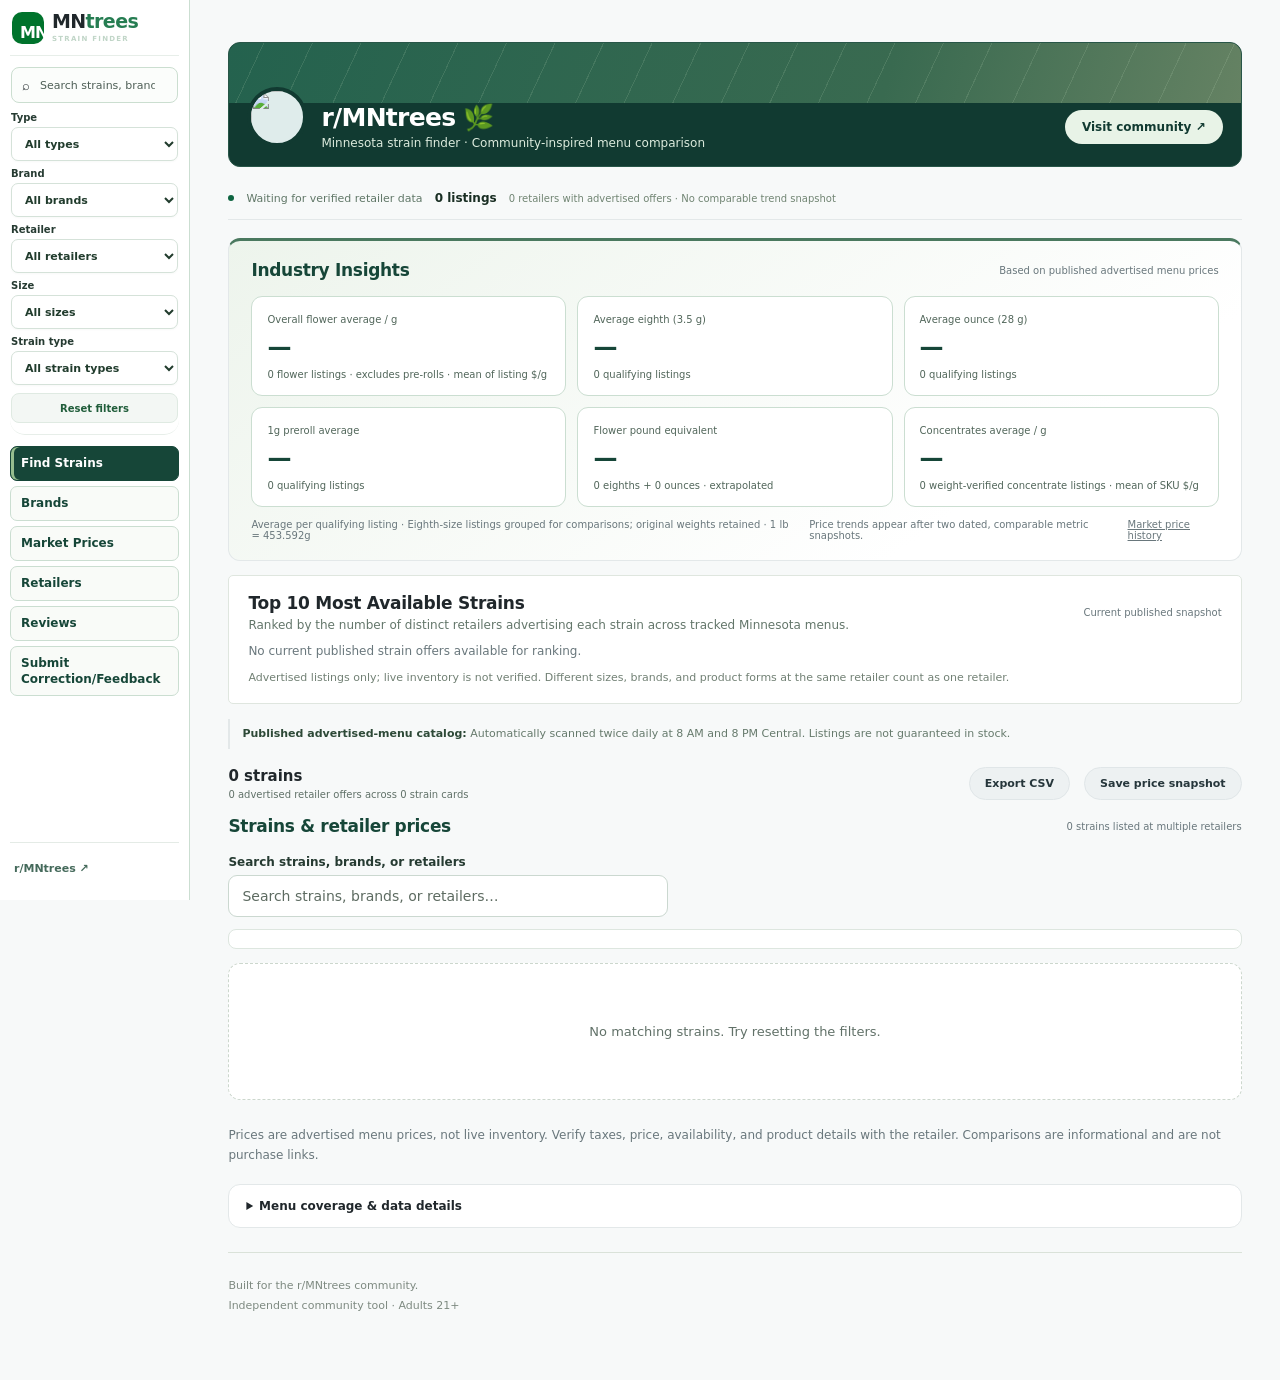
==== commit 95a14b38: "Sync published frontend and use a consistent sidebar on the V2 preview" ====
--- a/index.html
+++ b/index.html
@@ -1,4 +1,4 @@
-<!doctype html><html lang="en"><head><meta charset="utf-8"><meta name="viewport" content="width=device-width,initial-scale=1"><meta name="theme-color" content="#f7f8f5"><meta name="description" content="Minnesota cannabis strain and advertised menu price comparison."><title>MNtrees | Strain Finder</title><link rel="stylesheet" href="style.css?v=20261120-classifications"><link rel="stylesheet" href="https://unpkg.com/leaflet@1.9.4/dist/leaflet.css"><link rel="icon" type="image/png" href="https://styles.redditmedia.com/t5_2til2/styles/communityIcon_9m76x8670eke1.png"><link rel="apple-touch-icon" href="https://styles.redditmedia.com/t5_2til2/styles/communityIcon_9m76x8670eke1.png"></head><body><div class="shell catalog-banner-shell"><section class="subreddit-banner" aria-label="MNtrees community"><div class="subreddit-banner-cover"></div><div class="subreddit-banner-inner"><a class="subreddit-banner-avatar-link" href="https://www.reddit.com/r/MNtrees/" target="_blank" rel="noopener noreferrer" aria-label="Open r/MNtrees subreddit"><img src="https://styles.redditmedia.com/t5_2til2/styles/communityIcon_9m76x8670eke1.png" alt="" class="subreddit-banner-avatar" referrerpolicy="no-referrer"></a><a class="subreddit-banner-copy subreddit-banner-home" href="https://www.reddit.com/r/MNtrees/" target="_blank" rel="noopener noreferrer" aria-label="Open r/MNtrees subreddit"><div class="subreddit-banner-title">r/MNtrees <span aria-hidden="true">🌿</span></div><p>Minnesota strain finder · Community-inspired menu comparison</p></a><a class="subreddit-join" href="https://www.reddit.com/r/MNtrees/" target="_blank" rel="noopener noreferrer">Visit community ↗</a></div></section></div><header class="top"><div class="shell topin"><a class="brand" href="https://mntrees.co/" aria-label="MNtrees home at mntrees.co"><img class="subreddit-logo" src="https://styles.redditmedia.com/t5_2til2/styles/communityIcon_9m76x8670eke1.png" alt="r/MNtrees community logo" width="52" height="52" referrerpolicy="no-referrer" onerror="this.style.display='none';this.nextElementSibling.style.display='inline-flex'"><span class="mark logo-fallback" style="display:none" aria-hidden="true">MN<span>✳</span></span><span>MN<span class="green">trees</span><small>STRAIN FINDER</small></span></a><section class="searchbox sidebar-searchbox" id="explore" aria-label="Search and filter listings"><div class="searchline"><label class="searchfield"><span aria-hidden="true">⌕</span><input id="search" type="search" placeholder="Search strains, brands, or retailers…" aria-label="Search strains, brands, or retailers"></label></div><div class="filters"><label>Type<select id="category"><option value="">All types</option></select></label><label>Brand<select id="brand"><option value="">All brands</option></select></label><label>Retailer<select id="store"><option value="">All retailers</option></select></label><label>Size<select id="size"><option value="">All sizes</option></select></label><label>Strain type<select id="strainType"><option value="">All strain types</option><option value="Sativa">Sativa</option><option value="Indica">Indica</option><option value="Hybrid">Hybrid</option></select></label><button id="reset" class="textbtn">Reset filters</button></div></section><nav class="site-sidebar-links" aria-label="MNtrees pages"><a href="./" class="active" aria-current="page">Find Strains</a><a href="brands.html">Brands</a><a href="market-prices.html">Market Prices</a><a href="retailers.html">Retailers</a><a href="reviews.html">Reviews</a><a href="feedback.html">Submit Correction/Feedback</a></nav><a class="community" href="https://www.reddit.com/r/MNtrees/" target="_blank" rel="noopener">r/MNtrees ↗</a><div class="sidebar-credit"><strong class="rcwm-text-credit"><span>REDWOOD COUNTY</span><span>WEED MANAGEMENT</span></strong><span class="extension-office">EXTENSION OFFICE</span></div></div></header><main class="shell"><div class="catalog-status" aria-label="Catalog status"><span class="live-dot" aria-hidden="true"></span><span id="dataState">Waiting for retailer data</span><strong id="heroCount">0 listings</strong><span class="muted" id="heroStores">0 retailers · No snapshot yet</span></div><section class="insights" aria-labelledby="insightsTitle"><div class="sectionhead"><div><h2 id="insightsTitle">Industry Insights</h2></div><span class="hint" id="snapshotLabel">Tracked Minnesota menu averages</span></div><div class="metrics" id="metrics"></div><div class="insightfoot"><span>Average per qualifying listing · Eighth-size listings grouped for comparisons; original weights retained · 1 lb = 453.592g</span><span id="trendHelp">Trends require at least two dated snapshots.</span><a href="market-prices.html">Market price history</a></div></section><section class="top-strains" aria-labelledby="topStrainsTitle"><div class="sectionhead"><div><h2 id="topStrainsTitle">Top 10 Most Available Strains</h2><p class="top-strains-subtitle">Ranked by the number of distinct retailers advertising each strain across tracked Minnesota menus.</p></div><span class="hint">Current published snapshot</span></div><div id="topStrainsList" class="top-strains-list" aria-live="polite"><p class="muted">Loading strain availability…</p></div><p class="top-strains-note">Advertised listings only; live inventory is not verified. Different sizes, brands, and product forms at the same retailer count as one retailer.</p></section><p class="pilotnote"><strong>Published advertised-menu catalog:</strong> Automatically scanned twice daily at 8 AM and 8 PM Central. Listings are not guaranteed in stock.</p><div class="resultbar"><div><h2 id="count">Strain groups</h2><p id="checked">No data loaded</p></div><div class="tools admin-action"><button class="textbtn" id="exportBtn">Export CSV</button><button class="textbtn" id="snapshotBtn">Save price snapshot</button></div></div><div id="message" class="message" role="status" hidden></div><section class="comparison" aria-labelledby="compareTitle"><div class="sectionhead"><div><h2 id="compareTitle">Strains &amp; retailer prices</h2></div><span id="comparisonCount" class="hint">Grouping related listings</span></div><div class="comparison-search-wrap"><label class="comparison-search-label" for="comparisonSearch">Search strains, brands, or retailers</label><input id="comparisonSearch" type="search" placeholder="Search strains, brands, or retailers…" autocomplete="off" aria-label="Search strains, brands, or retailers in the catalog"></div><div id="alphabetNav" class="alphabet-nav" aria-label="Alphabet navigation"></div><div id="comparisonGroups" class="comparisongroups"></div></section><p class="disclaimer">Prices are advertised menu prices, not live inventory. Verify taxes, price, availability, and product details with the retailer. Comparisons are informational and are not purchase links.</p><details class="coverage" id="coverage"><summary>Menu coverage &amp; data details</summary><div class="detailsbody"><p><strong>Data:</strong> Strain listings are loaded from published retailer menu snapshots. The application never invents prices or retailers.</p><p><strong>Market averages:</strong> Simple mean of eligible, positive-price listings, not a sales-weighted average. Eighth comparisons group 3.5g and 4g packages, but extrapolated pound equivalents use the actual package weight. Quarters are 7g. Preroll averages include individual 1g prerolls only. Multiple listings of the same item may influence the mean.</p><p><strong>Trends:</strong> Compare the latest saved snapshot with the previous dated snapshot of the same metric. If there are no comparable snapshots, show no trend.</p><p><strong>Refresh:</strong> The published catalog is scanned at 8 a.m. and 8 p.m. Central. Sources with insufficient detail may require additional connector work. Unsuccessful scans never delete previously captured offers.</p><div class="detailactions"><button id="clearBtn" class="secondary danger">Clear locally saved data</button><button id="demoBtn" class="secondary">Load clearly labeled demo data</button></div></div></details><footer><div>Built for the r/MNtrees community.<br>Independent community tool · Adults 21+</div><div class="mobile-rcwm-credit"><strong class="rcwm-text-credit"><span>REDWOOD COUNTY</span><span>WEED MANAGEMENT</span></strong><span class="extension-office">EXTENSION OFFICE</span></div></footer></main><script src="https://unpkg.com/leaflet@1.9.4/dist/leaflet.js"></script><script src="catalog-model.js?v=20261120-strawneapple-fix"></script><script src="app.js?v=20261120-classifications"></script><script>
+<!doctype html><html lang="en"><head><meta charset="utf-8"><meta name="viewport" content="width=device-width,initial-scale=1"><meta name="theme-color" content="#f7f8f5"><meta name="description" content="Minnesota cannabis strain and advertised menu price comparison."><title>MNtrees | Strain Finder</title><link rel="stylesheet" href="style.css?v=20261120-classifications"><link rel="stylesheet" href="https://unpkg.com/leaflet@1.9.4/dist/leaflet.css"><link rel="icon" type="image/png" href="https://styles.redditmedia.com/t5_2til2/styles/communityIcon_9m76x8670eke1.png"><link rel="apple-touch-icon" href="https://styles.redditmedia.com/t5_2til2/styles/communityIcon_9m76x8670eke1.png"></head><body><div class="shell catalog-banner-shell"><section class="subreddit-banner" aria-label="MNtrees community"><div class="subreddit-banner-cover"></div><div class="subreddit-banner-inner"><a class="subreddit-banner-avatar-link" href="https://www.reddit.com/r/MNtrees/" target="_blank" rel="noopener noreferrer" aria-label="Open r/MNtrees subreddit"><img src="https://styles.redditmedia.com/t5_2til2/styles/communityIcon_9m76x8670eke1.png" alt="" class="subreddit-banner-avatar" referrerpolicy="no-referrer"></a><a class="subreddit-banner-copy subreddit-banner-home" href="https://www.reddit.com/r/MNtrees/" target="_blank" rel="noopener noreferrer" aria-label="Open r/MNtrees subreddit"><div class="subreddit-banner-title">r/MNtrees <span aria-hidden="true">🌿</span></div><p>Minnesota strain finder · Community-inspired menu comparison</p></a><a class="subreddit-join" href="https://www.reddit.com/r/MNtrees/" target="_blank" rel="noopener noreferrer">Visit community ↗</a></div></section></div><header class="top"><div class="shell topin"><a class="brand" href="https://mntrees.co/" aria-label="MNtrees home at mntrees.co"><img class="subreddit-logo" src="https://styles.redditmedia.com/t5_2til2/styles/communityIcon_9m76x8670eke1.png" alt="r/MNtrees community logo" width="52" height="52" referrerpolicy="no-referrer" onerror="this.style.display='none';this.nextElementSibling.style.display='inline-flex'"><span class="mark logo-fallback" style="display:none" aria-hidden="true">MN<span>✳</span></span><span>MN<span class="green">trees</span><small>STRAIN FINDER</small></span></a><section class="searchbox sidebar-searchbox" id="explore" aria-label="Search and filter listings"><div class="searchline"><label class="searchfield"><span aria-hidden="true">⌕</span><input id="search" type="search" placeholder="Search strains, brands, or retailers…" aria-label="Search strains, brands, or retailers"></label></div><div class="filters"><label>Type<select id="category"><option value="">All types</option></select></label><label>Brand<select id="brand"><option value="">All brands</option></select></label><label>Retailer<select id="store"><option value="">All retailers</option></select></label><label>Size<select id="size"><option value="">All sizes</option></select></label><label>Strain type<select id="strainType"><option value="">All strain types</option><option value="Sativa">Sativa</option><option value="Indica">Indica</option><option value="Hybrid">Hybrid</option></select></label><button id="reset" class="textbtn">Reset filters</button></div></section><nav class="site-sidebar-links" aria-label="MNtrees pages"><a href="./" class="active" aria-current="page">Find Strains</a><a href="brands.html">Brands</a><a href="market-prices.html">Market Prices</a><a href="retailers.html">Retailers</a><a href="reviews.html">Reviews</a><a href="feedback.html">Submit Correction/Feedback</a></nav><a class="community" href="https://www.reddit.com/r/MNtrees/" target="_blank" rel="noopener">r/MNtrees ↗</a></div></header><main class="shell"><div class="catalog-status" aria-label="Catalog status"><span class="live-dot" aria-hidden="true"></span><span id="dataState">Waiting for retailer data</span><strong id="heroCount">0 listings</strong><span class="muted" id="heroStores">0 retailers · No snapshot yet</span></div><section class="insights" aria-labelledby="insightsTitle"><div class="sectionhead"><div><h2 id="insightsTitle">Industry Insights</h2></div><span class="hint" id="snapshotLabel">Tracked Minnesota menu averages</span></div><div class="metrics" id="metrics"></div><div class="insightfoot"><span>Average per qualifying listing · Eighth-size listings grouped for comparisons; original weights retained · 1 lb = 453.592g</span><span id="trendHelp">Trends require at least two dated snapshots.</span><a href="market-prices.html">Market price history</a></div></section><section class="top-strains" aria-labelledby="topStrainsTitle"><div class="sectionhead"><div><h2 id="topStrainsTitle">Top 10 Most Available Strains</h2><p class="top-strains-subtitle">Ranked by the number of distinct retailers advertising each strain across tracked Minnesota menus.</p></div><span class="hint">Current published snapshot</span></div><div id="topStrainsList" class="top-strains-list" aria-live="polite"><p class="muted">Loading strain availability…</p></div><p class="top-strains-note">Advertised listings only; live inventory is not verified. Different sizes, brands, and product forms at the same retailer count as one retailer.</p></section><p class="pilotnote"><strong>Published advertised-menu catalog:</strong> Automatically scanned twice daily at 8 AM and 8 PM Central. Listings are not guaranteed in stock.</p><div class="resultbar"><div><h2 id="count">Strain groups</h2><p id="checked">No data loaded</p></div><div class="tools admin-action"><button class="textbtn" id="exportBtn">Export CSV</button><button class="textbtn" id="snapshotBtn">Save price snapshot</button></div></div><div id="message" class="message" role="status" hidden></div><section class="comparison" aria-labelledby="compareTitle"><div class="sectionhead"><div><h2 id="compareTitle">Strains &amp; retailer prices</h2></div><span id="comparisonCount" class="hint">Grouping related listings</span></div><div class="comparison-search-wrap"><label class="comparison-search-label" for="comparisonSearch">Search strains, brands, or retailers</label><input id="comparisonSearch" type="search" placeholder="Search strains, brands, or retailers…" autocomplete="off" aria-label="Search strains, brands, or retailers in the catalog"></div><div id="alphabetNav" class="alphabet-nav" aria-label="Alphabet navigation"></div><div id="comparisonGroups" class="comparisongroups"></div></section><p class="disclaimer">Prices are advertised menu prices, not live inventory. Verify taxes, price, availability, and product details with the retailer. Comparisons are informational and are not purchase links.</p><details class="coverage" id="coverage"><summary>Menu coverage &amp; data details</summary><div class="detailsbody"><p><strong>Data:</strong> Strain listings are loaded from published retailer menu snapshots. The application never invents prices or retailers.</p><p><strong>Market averages:</strong> Simple mean of eligible, positive-price listings, not a sales-weighted average. Eighth comparisons group 3.5g and 4g packages, but extrapolated pound equivalents use the actual package weight. Quarters are 7g. Preroll averages include individual 1g prerolls only. Multiple listings of the same item may influence the mean.</p><p><strong>Trends:</strong> Compare the latest saved snapshot with the previous dated snapshot of the same metric. If there are no comparable snapshots, show no trend.</p><p><strong>Refresh:</strong> The published catalog is scanned at 8 a.m. and 8 p.m. Central. Sources with insufficient detail may require additional connector work. Unsuccessful scans never delete previously captured offers.</p><div class="detailactions"><button id="clearBtn" class="secondary danger">Clear locally saved data</button><button id="demoBtn" class="secondary">Load clearly labeled demo data</button></div></div></details><footer><div>Built for the r/MNtrees community.<br>Independent community tool · Adults 21+</div></footer></main><script src="https://unpkg.com/leaflet@1.9.4/dist/leaflet.js"></script><script src="catalog-model.js?v=1c0d6f6d98ab"></script><script src="app.js?v=c2bb71fabece"></script><script>
 (function(){
   const sidebar=document.getElementById('search');
   const catalog=document.getElementById('comparisonSearch');
--- a/style.css
+++ b/style.css
@@ -967,3 +967,19 @@
 .top-classification-tribal{background:#ede5ff;color:#5a3189}
 .top-classification-indoor{background:#e4f0e7;color:#164d30}
 .top-classification-outdoor{background:#fce8c7;color:#70420b}
+
+
+/* 2026-11-20: tighter desktop search/filter rail; preserve legible controls. */
+@media(min-width:701px){
+ .top .topin{padding:12px 10px 13px!important}
+ .top .brand{min-height:40px!important;padding:0 2px 11px!important;margin:0 0 11px!important}
+ .top .sidebar-searchbox{padding:0 1px 11px!important}
+ .top .sidebar-searchbox .searchfield{min-height:36px!important;border-radius:8px!important}
+ .top .sidebar-searchbox .searchfield input{min-height:34px!important;padding:7px 0!important;font-size:11px!important}
+ .top .sidebar-searchbox .filters{gap:7px!important;margin-top:9px!important}
+ .top .sidebar-searchbox .filters label{gap:3px!important;font-size:10px!important;line-height:1.2!important}
+ .top .sidebar-searchbox .filters select{height:34px!important;min-height:34px!important;padding:6px 9px!important;font-size:11px!important;border-radius:7px!important}
+ .top .sidebar-searchbox #reset{min-height:30px!important;margin-top:1px!important;padding:6px!important;font-size:10px!important}
+ .top .site-sidebar-links{margin-top:11px!important;gap:5px!important}
+ .top .site-sidebar-links a{min-height:35px!important;padding:8px 10px!important}
+}
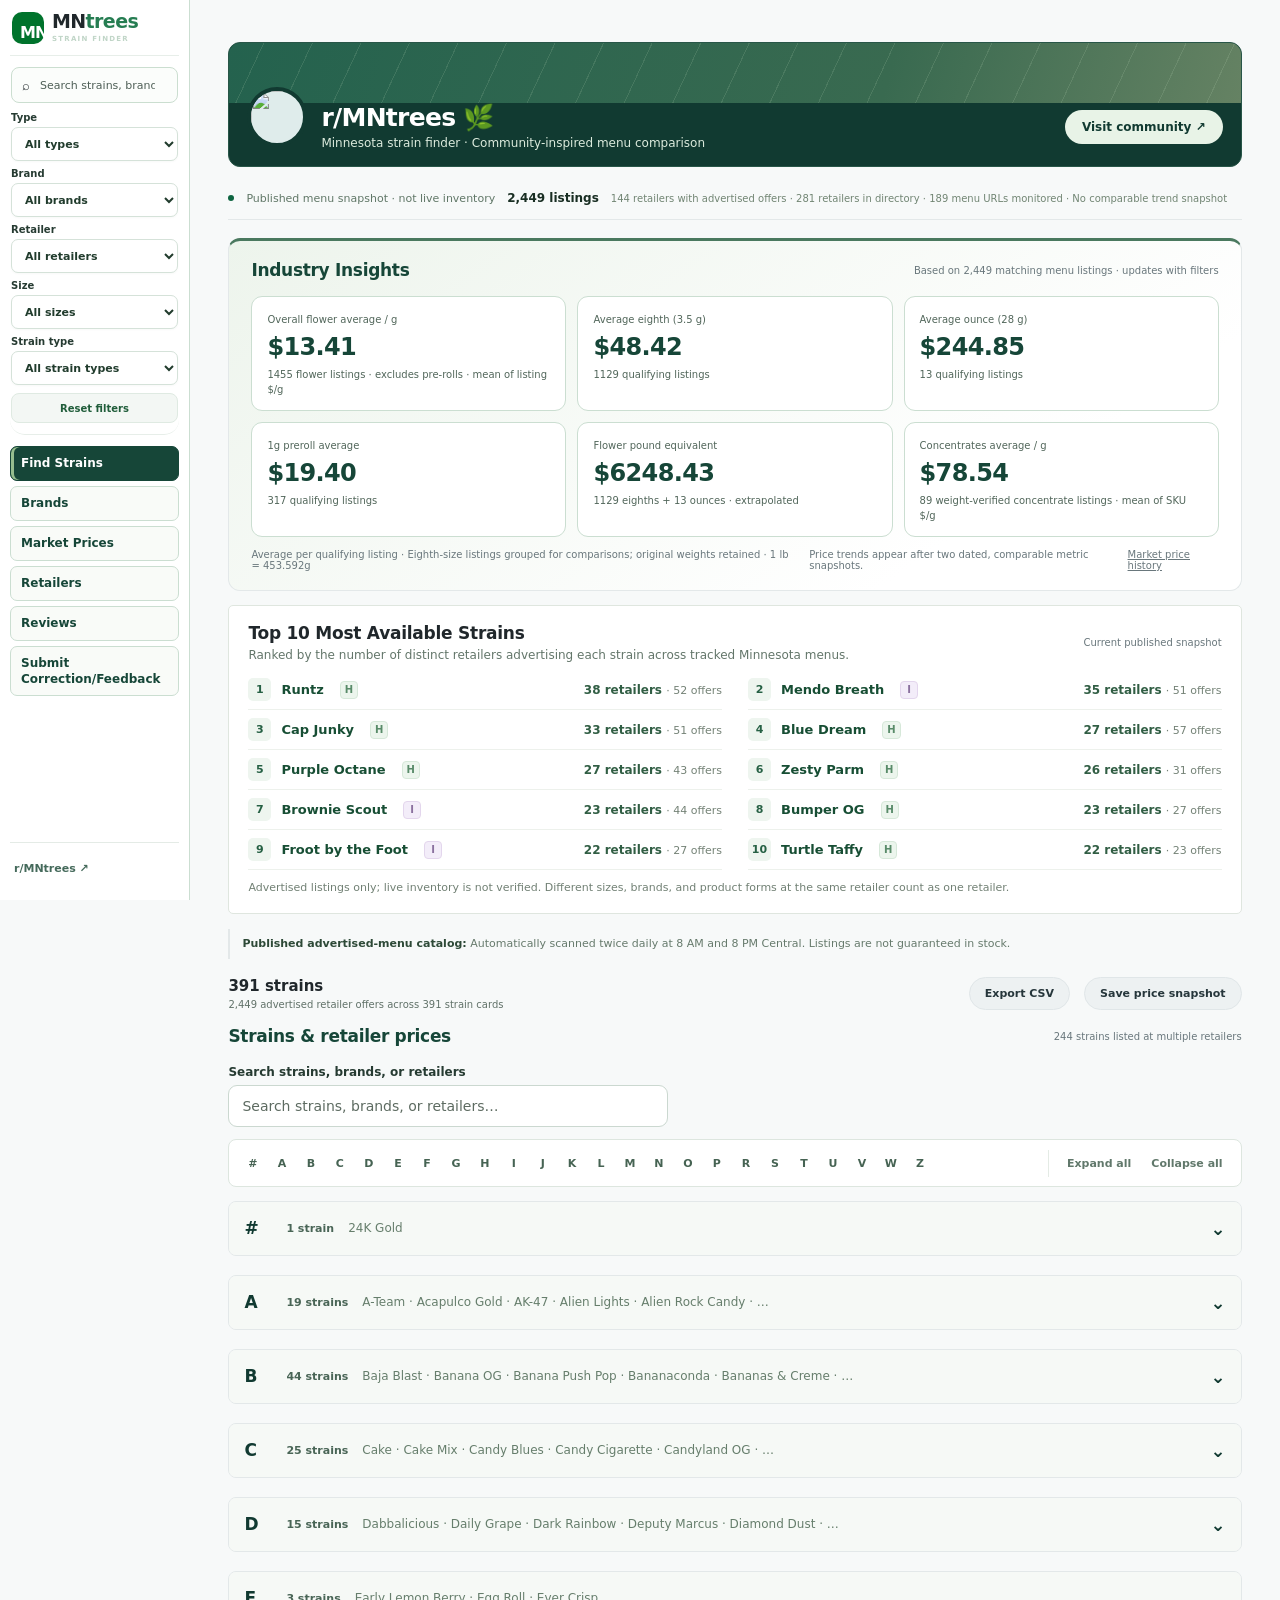
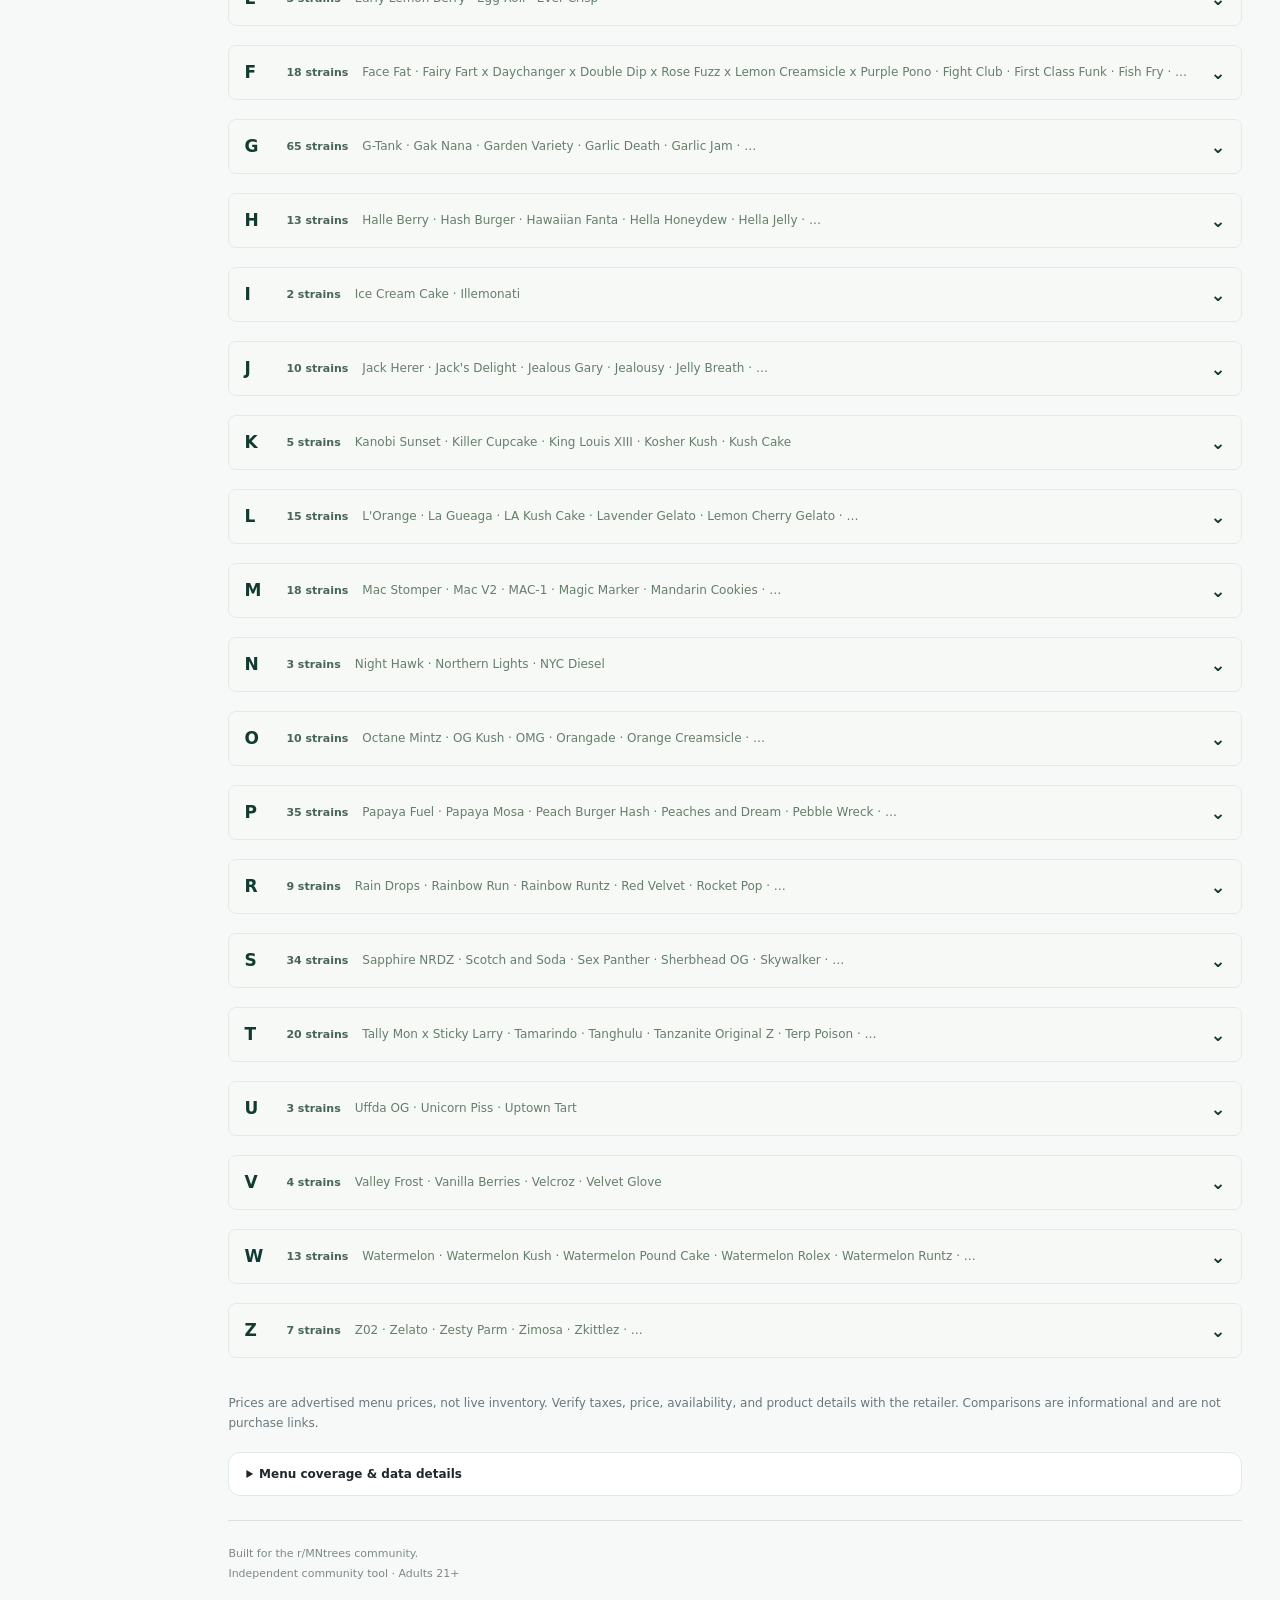
==== commit ea81b817: "Share category and price capture rules for comparison rankings" ====
--- a/index.html
+++ b/index.html
@@ -1,4 +1,4 @@
-<!doctype html><html lang="en"><head><meta charset="utf-8"><meta name="viewport" content="width=device-width,initial-scale=1"><meta name="theme-color" content="#f7f8f5"><meta name="description" content="Minnesota cannabis strain and advertised menu price comparison."><title>MNtrees | Strain Finder</title><link rel="stylesheet" href="style.css?v=20261120-classifications"><link rel="stylesheet" href="https://unpkg.com/leaflet@1.9.4/dist/leaflet.css"><link rel="icon" type="image/png" href="https://styles.redditmedia.com/t5_2til2/styles/communityIcon_9m76x8670eke1.png"><link rel="apple-touch-icon" href="https://styles.redditmedia.com/t5_2til2/styles/communityIcon_9m76x8670eke1.png"></head><body><div class="shell catalog-banner-shell"><section class="subreddit-banner" aria-label="MNtrees community"><div class="subreddit-banner-cover"></div><div class="subreddit-banner-inner"><a class="subreddit-banner-avatar-link" href="https://www.reddit.com/r/MNtrees/" target="_blank" rel="noopener noreferrer" aria-label="Open r/MNtrees subreddit"><img src="https://styles.redditmedia.com/t5_2til2/styles/communityIcon_9m76x8670eke1.png" alt="" class="subreddit-banner-avatar" referrerpolicy="no-referrer"></a><a class="subreddit-banner-copy subreddit-banner-home" href="https://www.reddit.com/r/MNtrees/" target="_blank" rel="noopener noreferrer" aria-label="Open r/MNtrees subreddit"><div class="subreddit-banner-title">r/MNtrees <span aria-hidden="true">🌿</span></div><p>Minnesota strain finder · Community-inspired menu comparison</p></a><a class="subreddit-join" href="https://www.reddit.com/r/MNtrees/" target="_blank" rel="noopener noreferrer">Visit community ↗</a></div></section></div><header class="top"><div class="shell topin"><a class="brand" href="https://mntrees.co/" aria-label="MNtrees home at mntrees.co"><img class="subreddit-logo" src="https://styles.redditmedia.com/t5_2til2/styles/communityIcon_9m76x8670eke1.png" alt="r/MNtrees community logo" width="52" height="52" referrerpolicy="no-referrer" onerror="this.style.display='none';this.nextElementSibling.style.display='inline-flex'"><span class="mark logo-fallback" style="display:none" aria-hidden="true">MN<span>✳</span></span><span>MN<span class="green">trees</span><small>STRAIN FINDER</small></span></a><section class="searchbox sidebar-searchbox" id="explore" aria-label="Search and filter listings"><div class="searchline"><label class="searchfield"><span aria-hidden="true">⌕</span><input id="search" type="search" placeholder="Search strains, brands, or retailers…" aria-label="Search strains, brands, or retailers"></label></div><div class="filters"><label>Type<select id="category"><option value="">All types</option></select></label><label>Brand<select id="brand"><option value="">All brands</option></select></label><label>Retailer<select id="store"><option value="">All retailers</option></select></label><label>Size<select id="size"><option value="">All sizes</option></select></label><label>Strain type<select id="strainType"><option value="">All strain types</option><option value="Sativa">Sativa</option><option value="Indica">Indica</option><option value="Hybrid">Hybrid</option></select></label><button id="reset" class="textbtn">Reset filters</button></div></section><nav class="site-sidebar-links" aria-label="MNtrees pages"><a href="./" class="active" aria-current="page">Find Strains</a><a href="brands.html">Brands</a><a href="market-prices.html">Market Prices</a><a href="retailers.html">Retailers</a><a href="reviews.html">Reviews</a><a href="feedback.html">Submit Correction/Feedback</a></nav><a class="community" href="https://www.reddit.com/r/MNtrees/" target="_blank" rel="noopener">r/MNtrees ↗</a></div></header><main class="shell"><div class="catalog-status" aria-label="Catalog status"><span class="live-dot" aria-hidden="true"></span><span id="dataState">Waiting for retailer data</span><strong id="heroCount">0 listings</strong><span class="muted" id="heroStores">0 retailers · No snapshot yet</span></div><section class="insights" aria-labelledby="insightsTitle"><div class="sectionhead"><div><h2 id="insightsTitle">Industry Insights</h2></div><span class="hint" id="snapshotLabel">Tracked Minnesota menu averages</span></div><div class="metrics" id="metrics"></div><div class="insightfoot"><span>Average per qualifying listing · Eighth-size listings grouped for comparisons; original weights retained · 1 lb = 453.592g</span><span id="trendHelp">Trends require at least two dated snapshots.</span><a href="market-prices.html">Market price history</a></div></section><section class="top-strains" aria-labelledby="topStrainsTitle"><div class="sectionhead"><div><h2 id="topStrainsTitle">Top 10 Most Available Strains</h2><p class="top-strains-subtitle">Ranked by the number of distinct retailers advertising each strain across tracked Minnesota menus.</p></div><span class="hint">Current published snapshot</span></div><div id="topStrainsList" class="top-strains-list" aria-live="polite"><p class="muted">Loading strain availability…</p></div><p class="top-strains-note">Advertised listings only; live inventory is not verified. Different sizes, brands, and product forms at the same retailer count as one retailer.</p></section><p class="pilotnote"><strong>Published advertised-menu catalog:</strong> Automatically scanned twice daily at 8 AM and 8 PM Central. Listings are not guaranteed in stock.</p><div class="resultbar"><div><h2 id="count">Strain groups</h2><p id="checked">No data loaded</p></div><div class="tools admin-action"><button class="textbtn" id="exportBtn">Export CSV</button><button class="textbtn" id="snapshotBtn">Save price snapshot</button></div></div><div id="message" class="message" role="status" hidden></div><section class="comparison" aria-labelledby="compareTitle"><div class="sectionhead"><div><h2 id="compareTitle">Strains &amp; retailer prices</h2></div><span id="comparisonCount" class="hint">Grouping related listings</span></div><div class="comparison-search-wrap"><label class="comparison-search-label" for="comparisonSearch">Search strains, brands, or retailers</label><input id="comparisonSearch" type="search" placeholder="Search strains, brands, or retailers…" autocomplete="off" aria-label="Search strains, brands, or retailers in the catalog"></div><div id="alphabetNav" class="alphabet-nav" aria-label="Alphabet navigation"></div><div id="comparisonGroups" class="comparisongroups"></div></section><p class="disclaimer">Prices are advertised menu prices, not live inventory. Verify taxes, price, availability, and product details with the retailer. Comparisons are informational and are not purchase links.</p><details class="coverage" id="coverage"><summary>Menu coverage &amp; data details</summary><div class="detailsbody"><p><strong>Data:</strong> Strain listings are loaded from published retailer menu snapshots. The application never invents prices or retailers.</p><p><strong>Market averages:</strong> Simple mean of eligible, positive-price listings, not a sales-weighted average. Eighth comparisons group 3.5g and 4g packages, but extrapolated pound equivalents use the actual package weight. Quarters are 7g. Preroll averages include individual 1g prerolls only. Multiple listings of the same item may influence the mean.</p><p><strong>Trends:</strong> Compare the latest saved snapshot with the previous dated snapshot of the same metric. If there are no comparable snapshots, show no trend.</p><p><strong>Refresh:</strong> The published catalog is scanned at 8 a.m. and 8 p.m. Central. Sources with insufficient detail may require additional connector work. Unsuccessful scans never delete previously captured offers.</p><div class="detailactions"><button id="clearBtn" class="secondary danger">Clear locally saved data</button><button id="demoBtn" class="secondary">Load clearly labeled demo data</button></div></div></details><footer><div>Built for the r/MNtrees community.<br>Independent community tool · Adults 21+</div></footer></main><script src="https://unpkg.com/leaflet@1.9.4/dist/leaflet.js"></script><script src="catalog-model.js?v=1c0d6f6d98ab"></script><script src="app.js?v=c2bb71fabece"></script><script>
+<!doctype html><html lang="en"><head><meta charset="utf-8"><meta name="viewport" content="width=device-width,initial-scale=1"><meta name="theme-color" content="#f7f8f5"><meta name="description" content="Minnesota cannabis strain and advertised menu price comparison."><title>MNtrees | Strain Finder</title><link rel="stylesheet" href="style.css?v=20261120-classifications"><link rel="stylesheet" href="https://unpkg.com/leaflet@1.9.4/dist/leaflet.css"><link rel="icon" type="image/png" href="https://styles.redditmedia.com/t5_2til2/styles/communityIcon_9m76x8670eke1.png"><link rel="apple-touch-icon" href="https://styles.redditmedia.com/t5_2til2/styles/communityIcon_9m76x8670eke1.png"></head><body><div class="shell catalog-banner-shell"><section class="subreddit-banner" aria-label="MNtrees community"><div class="subreddit-banner-cover"></div><div class="subreddit-banner-inner"><a class="subreddit-banner-avatar-link" href="https://www.reddit.com/r/MNtrees/" target="_blank" rel="noopener noreferrer" aria-label="Open r/MNtrees subreddit"><img src="https://styles.redditmedia.com/t5_2til2/styles/communityIcon_9m76x8670eke1.png" alt="" class="subreddit-banner-avatar" referrerpolicy="no-referrer"></a><a class="subreddit-banner-copy subreddit-banner-home" href="https://www.reddit.com/r/MNtrees/" target="_blank" rel="noopener noreferrer" aria-label="Open r/MNtrees subreddit"><div class="subreddit-banner-title">r/MNtrees <span aria-hidden="true">🌿</span></div><p>Minnesota strain finder · Community-inspired menu comparison</p></a><a class="subreddit-join" href="https://www.reddit.com/r/MNtrees/" target="_blank" rel="noopener noreferrer">Visit community ↗</a></div></section></div><header class="top"><div class="shell topin"><a class="brand" href="https://mntrees.co/" aria-label="MNtrees home at mntrees.co"><img class="subreddit-logo" src="https://styles.redditmedia.com/t5_2til2/styles/communityIcon_9m76x8670eke1.png" alt="r/MNtrees community logo" width="52" height="52" referrerpolicy="no-referrer" onerror="this.style.display='none';this.nextElementSibling.style.display='inline-flex'"><span class="mark logo-fallback" style="display:none" aria-hidden="true">MN<span>✳</span></span><span>MN<span class="green">trees</span><small>STRAIN FINDER</small></span></a><section class="searchbox sidebar-searchbox" id="explore" aria-label="Search and filter listings"><div class="searchline"><label class="searchfield"><span aria-hidden="true">⌕</span><input id="search" type="search" placeholder="Search strains, brands, or retailers…" aria-label="Search strains, brands, or retailers"></label></div><div class="filters"><label>Type<select id="category"><option value="">All types</option></select></label><label>Brand<select id="brand"><option value="">All brands</option></select></label><label>Retailer<select id="store"><option value="">All retailers</option></select></label><label>Size<select id="size"><option value="">All sizes</option></select></label><label>Strain type<select id="strainType"><option value="">All strain types</option><option value="Sativa">Sativa</option><option value="Indica">Indica</option><option value="Hybrid">Hybrid</option></select></label><button id="reset" class="textbtn">Reset filters</button></div></section><nav class="site-sidebar-links" aria-label="MNtrees pages"><a href="./" class="active" aria-current="page">Find Strains</a><a href="brands.html">Brands</a><a href="market-prices.html">Market Prices</a><a href="retailers.html">Retailers</a><a href="reviews.html">Reviews</a><a href="feedback.html">Submit Correction/Feedback</a></nav><a class="community" href="https://www.reddit.com/r/MNtrees/" target="_blank" rel="noopener">r/MNtrees ↗</a></div></header><main class="shell"><div class="catalog-status" aria-label="Catalog status"><span class="live-dot" aria-hidden="true"></span><span id="dataState">Waiting for retailer data</span><strong id="heroCount">0 listings</strong><span class="muted" id="heroStores">0 retailers · No snapshot yet</span></div><section class="insights" aria-labelledby="insightsTitle"><div class="sectionhead"><div><h2 id="insightsTitle">Industry Insights</h2></div><span class="hint" id="snapshotLabel">Tracked Minnesota menu averages</span></div><div class="metrics" id="metrics"></div><div class="insightfoot"><span>Average per qualifying listing · Eighth-size listings grouped for comparisons; original weights retained · 1 lb = 453.592g</span><span id="trendHelp">Trends require at least two dated snapshots.</span><a href="market-prices.html">Market price history</a></div></section><section class="top-strains" aria-labelledby="topStrainsTitle"><div class="sectionhead"><div><h2 id="topStrainsTitle">Top 10 Most Available Strains</h2><p class="top-strains-subtitle">Ranked by the number of distinct retailers advertising each strain across tracked Minnesota menus.</p></div><span class="hint">Current published snapshot</span></div><div id="topStrainsList" class="top-strains-list" aria-live="polite"><p class="muted">Loading strain availability…</p></div><p class="top-strains-note">Advertised listings only; live inventory is not verified. Different sizes, brands, and product forms at the same retailer count as one retailer.</p></section><p class="pilotnote"><strong>Published advertised-menu catalog:</strong> Automatically scanned twice daily at 8 AM and 8 PM Central. Listings are not guaranteed in stock.</p><div class="resultbar"><div><h2 id="count">Strain groups</h2><p id="checked">No data loaded</p></div><div class="tools admin-action"><button class="textbtn" id="exportBtn">Export CSV</button><button class="textbtn" id="snapshotBtn">Save price snapshot</button></div></div><div id="message" class="message" role="status" hidden></div><section class="comparison" aria-labelledby="compareTitle"><div class="sectionhead"><div><h2 id="compareTitle">Strains &amp; retailer prices</h2></div><span id="comparisonCount" class="hint">Grouping related listings</span></div><div class="comparison-search-wrap"><label class="comparison-search-label" for="comparisonSearch">Search strains, brands, or retailers</label><input id="comparisonSearch" type="search" placeholder="Search strains, brands, or retailers…" autocomplete="off" aria-label="Search strains, brands, or retailers in the catalog"></div><div id="alphabetNav" class="alphabet-nav" aria-label="Alphabet navigation"></div><div id="comparisonGroups" class="comparisongroups"></div></section><p class="disclaimer">Prices are advertised menu prices, not live inventory. Verify taxes, price, availability, and product details with the retailer. Comparisons are informational and are not purchase links.</p><details class="coverage" id="coverage"><summary>Menu coverage &amp; data details</summary><div class="detailsbody"><p><strong>Data:</strong> Strain listings are loaded from published retailer menu snapshots. The application never invents prices or retailers.</p><p><strong>Market averages:</strong> Simple mean of eligible, positive-price listings, not a sales-weighted average. Eighth comparisons group 3.5g and 4g packages, but extrapolated pound equivalents use the actual package weight. Quarters are 7g. Preroll averages include individual 1g prerolls only. Multiple listings of the same item may influence the mean.</p><p><strong>Trends:</strong> Compare the latest saved snapshot with the previous dated snapshot of the same metric. If there are no comparable snapshots, show no trend.</p><p><strong>Refresh:</strong> The published catalog is scanned at 8 a.m. and 8 p.m. Central. Sources with insufficient detail may require additional connector work. Unsuccessful scans never delete previously captured offers.</p><div class="detailactions"><button id="clearBtn" class="secondary danger">Clear locally saved data</button><button id="demoBtn" class="secondary">Load clearly labeled demo data</button></div></div></details><footer><div>Built for the r/MNtrees community.<br>Independent community tool · Adults 21+</div></footer></main><script src="https://unpkg.com/leaflet@1.9.4/dist/leaflet.js"></script><script src="catalog-model.js?v=price-captures-1"></script><script src="app.js?v=price-captures-1"></script><script>
 (function(){
   const sidebar=document.getElementById('search');
   const catalog=document.getElementById('comparisonSearch');
--- a/style.css
+++ b/style.css
@@ -556,6 +556,7 @@
 .retailer-location-dialog{width:min(420px,calc(100vw - 28px));max-height:calc(100dvh - 40px);overflow:auto;border:1px solid #dfe6e7;border-radius:16px;padding:18px;background:#fff;color:#202a2d;box-shadow:0 18px 55px rgba(12,30,25,.2)}
 .retailer-location-dialog::backdrop{background:rgba(16,30,32,.38)}
 .retailer-dialog-heading{display:flex;justify-content:space-between;align-items:center;gap:12px;font-size:17px}
+.retailer-location-dialog .retailer-dialog-product-link{color:#176c46;text-decoration:underline;text-underline-offset:2px}
 .retailer-dialog-close{border:0;border-radius:999px;width:34px;height:34px;background:#edf1f2;font-size:24px;cursor:pointer}
 .retailer-location-dialog p{font-size:13px;color:#556368;line-height:1.5;margin:9px 0 12px}
 .retailer-location-dialog iframe{width:100%;height:240px;display:block;border:1px solid #e0e7e8;border-radius:10px;margin-bottom:13px}
@@ -983,3 +984,5 @@
  .top .site-sidebar-links{margin-top:11px!important;gap:5px!important}
  .top .site-sidebar-links a{min-height:35px!important;padding:8px 10px!important}
 }
+
+.compact-offer-section h4{margin:0;padding:8px 14px;background:#edf5ef;color:#175a39;font-size:12px}
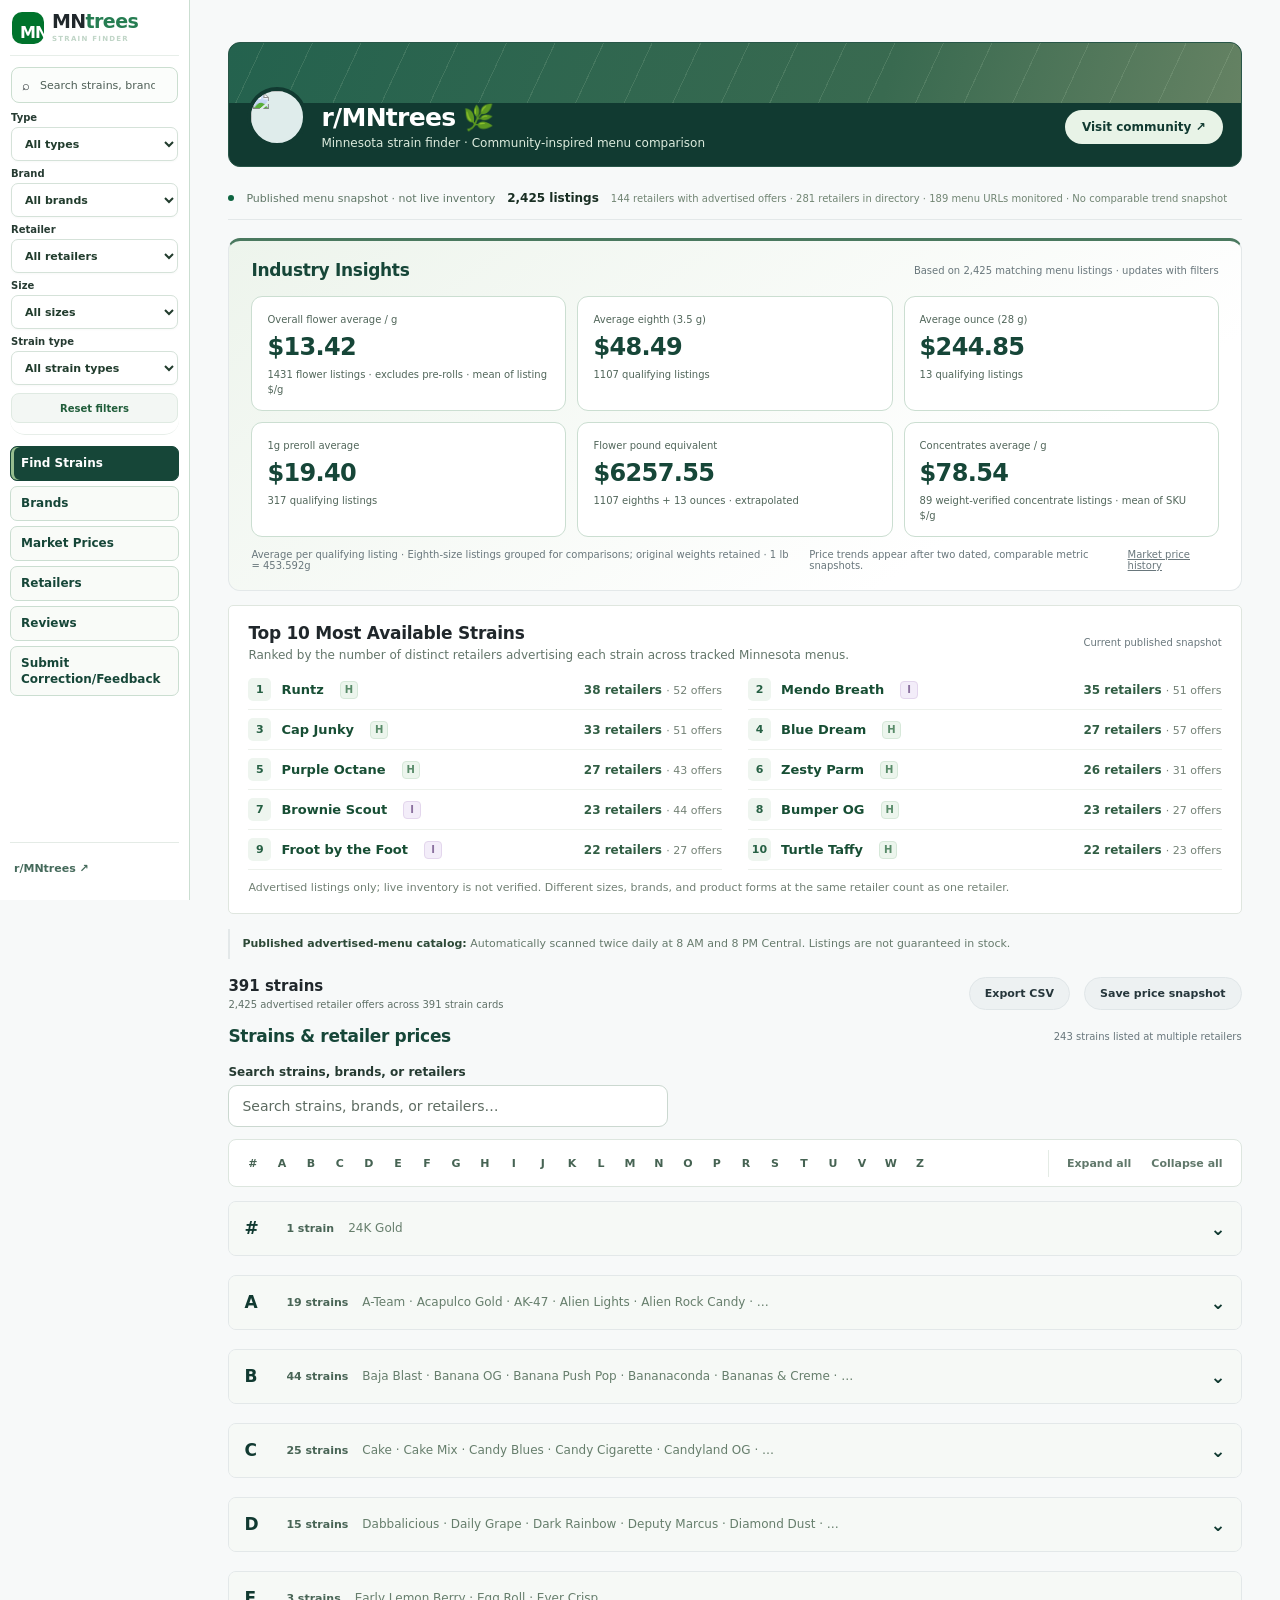
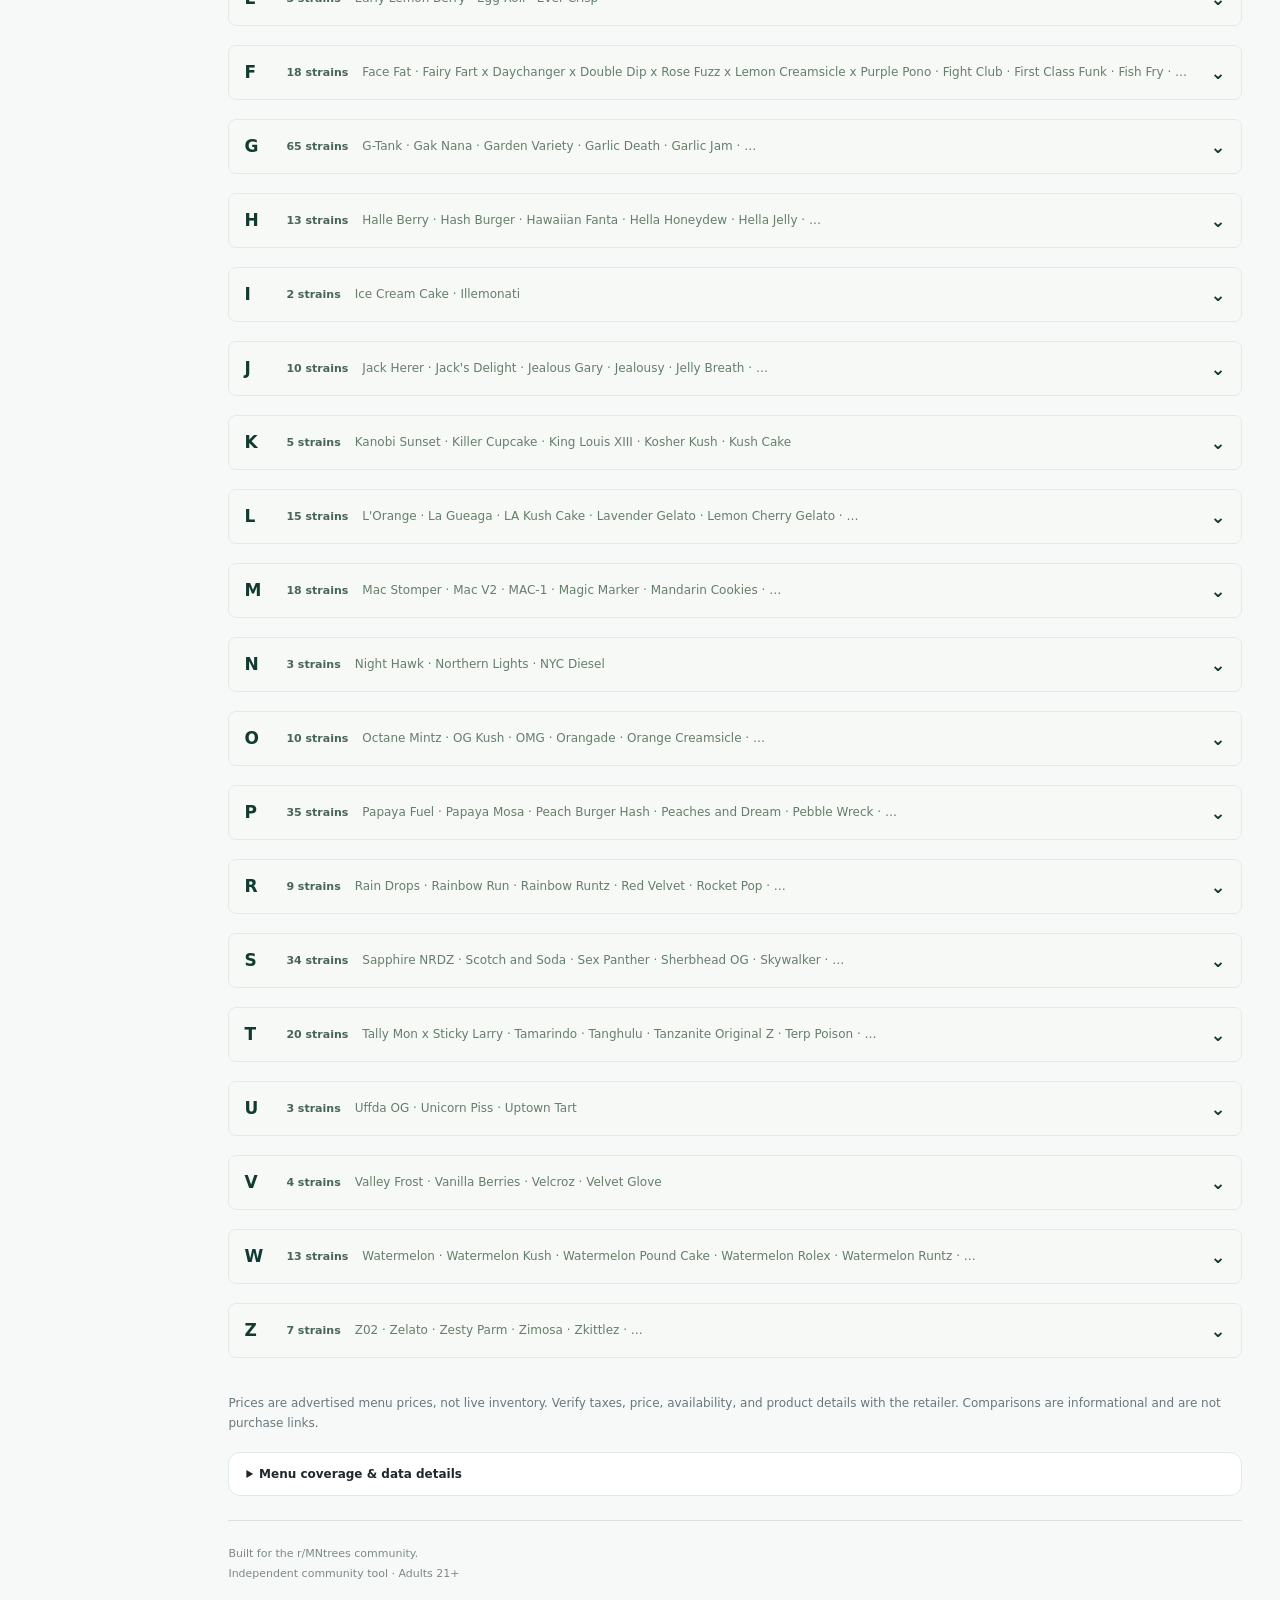
==== commit 2faacc7f: "Parse shared menu title structures using catalog brands and strain aliases" ====
--- a/index.html
+++ b/index.html
@@ -1,4 +1,4 @@
-<!doctype html><html lang="en"><head><meta charset="utf-8"><meta name="viewport" content="width=device-width,initial-scale=1"><meta name="theme-color" content="#f7f8f5"><meta name="description" content="Minnesota cannabis strain and advertised menu price comparison."><title>MNtrees | Strain Finder</title><link rel="stylesheet" href="style.css?v=20261120-classifications"><link rel="stylesheet" href="https://unpkg.com/leaflet@1.9.4/dist/leaflet.css"><link rel="icon" type="image/png" href="https://styles.redditmedia.com/t5_2til2/styles/communityIcon_9m76x8670eke1.png"><link rel="apple-touch-icon" href="https://styles.redditmedia.com/t5_2til2/styles/communityIcon_9m76x8670eke1.png"></head><body><div class="shell catalog-banner-shell"><section class="subreddit-banner" aria-label="MNtrees community"><div class="subreddit-banner-cover"></div><div class="subreddit-banner-inner"><a class="subreddit-banner-avatar-link" href="https://www.reddit.com/r/MNtrees/" target="_blank" rel="noopener noreferrer" aria-label="Open r/MNtrees subreddit"><img src="https://styles.redditmedia.com/t5_2til2/styles/communityIcon_9m76x8670eke1.png" alt="" class="subreddit-banner-avatar" referrerpolicy="no-referrer"></a><a class="subreddit-banner-copy subreddit-banner-home" href="https://www.reddit.com/r/MNtrees/" target="_blank" rel="noopener noreferrer" aria-label="Open r/MNtrees subreddit"><div class="subreddit-banner-title">r/MNtrees <span aria-hidden="true">🌿</span></div><p>Minnesota strain finder · Community-inspired menu comparison</p></a><a class="subreddit-join" href="https://www.reddit.com/r/MNtrees/" target="_blank" rel="noopener noreferrer">Visit community ↗</a></div></section></div><header class="top"><div class="shell topin"><a class="brand" href="https://mntrees.co/" aria-label="MNtrees home at mntrees.co"><img class="subreddit-logo" src="https://styles.redditmedia.com/t5_2til2/styles/communityIcon_9m76x8670eke1.png" alt="r/MNtrees community logo" width="52" height="52" referrerpolicy="no-referrer" onerror="this.style.display='none';this.nextElementSibling.style.display='inline-flex'"><span class="mark logo-fallback" style="display:none" aria-hidden="true">MN<span>✳</span></span><span>MN<span class="green">trees</span><small>STRAIN FINDER</small></span></a><section class="searchbox sidebar-searchbox" id="explore" aria-label="Search and filter listings"><div class="searchline"><label class="searchfield"><span aria-hidden="true">⌕</span><input id="search" type="search" placeholder="Search strains, brands, or retailers…" aria-label="Search strains, brands, or retailers"></label></div><div class="filters"><label>Type<select id="category"><option value="">All types</option></select></label><label>Brand<select id="brand"><option value="">All brands</option></select></label><label>Retailer<select id="store"><option value="">All retailers</option></select></label><label>Size<select id="size"><option value="">All sizes</option></select></label><label>Strain type<select id="strainType"><option value="">All strain types</option><option value="Sativa">Sativa</option><option value="Indica">Indica</option><option value="Hybrid">Hybrid</option></select></label><button id="reset" class="textbtn">Reset filters</button></div></section><nav class="site-sidebar-links" aria-label="MNtrees pages"><a href="./" class="active" aria-current="page">Find Strains</a><a href="brands.html">Brands</a><a href="market-prices.html">Market Prices</a><a href="retailers.html">Retailers</a><a href="reviews.html">Reviews</a><a href="feedback.html">Submit Correction/Feedback</a></nav><a class="community" href="https://www.reddit.com/r/MNtrees/" target="_blank" rel="noopener">r/MNtrees ↗</a></div></header><main class="shell"><div class="catalog-status" aria-label="Catalog status"><span class="live-dot" aria-hidden="true"></span><span id="dataState">Waiting for retailer data</span><strong id="heroCount">0 listings</strong><span class="muted" id="heroStores">0 retailers · No snapshot yet</span></div><section class="insights" aria-labelledby="insightsTitle"><div class="sectionhead"><div><h2 id="insightsTitle">Industry Insights</h2></div><span class="hint" id="snapshotLabel">Tracked Minnesota menu averages</span></div><div class="metrics" id="metrics"></div><div class="insightfoot"><span>Average per qualifying listing · Eighth-size listings grouped for comparisons; original weights retained · 1 lb = 453.592g</span><span id="trendHelp">Trends require at least two dated snapshots.</span><a href="market-prices.html">Market price history</a></div></section><section class="top-strains" aria-labelledby="topStrainsTitle"><div class="sectionhead"><div><h2 id="topStrainsTitle">Top 10 Most Available Strains</h2><p class="top-strains-subtitle">Ranked by the number of distinct retailers advertising each strain across tracked Minnesota menus.</p></div><span class="hint">Current published snapshot</span></div><div id="topStrainsList" class="top-strains-list" aria-live="polite"><p class="muted">Loading strain availability…</p></div><p class="top-strains-note">Advertised listings only; live inventory is not verified. Different sizes, brands, and product forms at the same retailer count as one retailer.</p></section><p class="pilotnote"><strong>Published advertised-menu catalog:</strong> Automatically scanned twice daily at 8 AM and 8 PM Central. Listings are not guaranteed in stock.</p><div class="resultbar"><div><h2 id="count">Strain groups</h2><p id="checked">No data loaded</p></div><div class="tools admin-action"><button class="textbtn" id="exportBtn">Export CSV</button><button class="textbtn" id="snapshotBtn">Save price snapshot</button></div></div><div id="message" class="message" role="status" hidden></div><section class="comparison" aria-labelledby="compareTitle"><div class="sectionhead"><div><h2 id="compareTitle">Strains &amp; retailer prices</h2></div><span id="comparisonCount" class="hint">Grouping related listings</span></div><div class="comparison-search-wrap"><label class="comparison-search-label" for="comparisonSearch">Search strains, brands, or retailers</label><input id="comparisonSearch" type="search" placeholder="Search strains, brands, or retailers…" autocomplete="off" aria-label="Search strains, brands, or retailers in the catalog"></div><div id="alphabetNav" class="alphabet-nav" aria-label="Alphabet navigation"></div><div id="comparisonGroups" class="comparisongroups"></div></section><p class="disclaimer">Prices are advertised menu prices, not live inventory. Verify taxes, price, availability, and product details with the retailer. Comparisons are informational and are not purchase links.</p><details class="coverage" id="coverage"><summary>Menu coverage &amp; data details</summary><div class="detailsbody"><p><strong>Data:</strong> Strain listings are loaded from published retailer menu snapshots. The application never invents prices or retailers.</p><p><strong>Market averages:</strong> Simple mean of eligible, positive-price listings, not a sales-weighted average. Eighth comparisons group 3.5g and 4g packages, but extrapolated pound equivalents use the actual package weight. Quarters are 7g. Preroll averages include individual 1g prerolls only. Multiple listings of the same item may influence the mean.</p><p><strong>Trends:</strong> Compare the latest saved snapshot with the previous dated snapshot of the same metric. If there are no comparable snapshots, show no trend.</p><p><strong>Refresh:</strong> The published catalog is scanned at 8 a.m. and 8 p.m. Central. Sources with insufficient detail may require additional connector work. Unsuccessful scans never delete previously captured offers.</p><div class="detailactions"><button id="clearBtn" class="secondary danger">Clear locally saved data</button><button id="demoBtn" class="secondary">Load clearly labeled demo data</button></div></div></details><footer><div>Built for the r/MNtrees community.<br>Independent community tool · Adults 21+</div></footer></main><script src="https://unpkg.com/leaflet@1.9.4/dist/leaflet.js"></script><script src="catalog-model.js?v=price-captures-1"></script><script src="app.js?v=price-captures-1"></script><script>
+<!doctype html><html lang="en"><head><meta charset="utf-8"><meta name="viewport" content="width=device-width,initial-scale=1"><meta name="theme-color" content="#f7f8f5"><meta name="description" content="Minnesota cannabis strain and advertised menu price comparison."><title>MNtrees | Strain Finder</title><link rel="stylesheet" href="style.css?v=20261120-classifications"><link rel="stylesheet" href="https://unpkg.com/leaflet@1.9.4/dist/leaflet.css"><link rel="icon" type="image/png" href="https://styles.redditmedia.com/t5_2til2/styles/communityIcon_9m76x8670eke1.png"><link rel="apple-touch-icon" href="https://styles.redditmedia.com/t5_2til2/styles/communityIcon_9m76x8670eke1.png"></head><body><div class="shell catalog-banner-shell"><section class="subreddit-banner" aria-label="MNtrees community"><div class="subreddit-banner-cover"></div><div class="subreddit-banner-inner"><a class="subreddit-banner-avatar-link" href="https://www.reddit.com/r/MNtrees/" target="_blank" rel="noopener noreferrer" aria-label="Open r/MNtrees subreddit"><img src="https://styles.redditmedia.com/t5_2til2/styles/communityIcon_9m76x8670eke1.png" alt="" class="subreddit-banner-avatar" referrerpolicy="no-referrer"></a><a class="subreddit-banner-copy subreddit-banner-home" href="https://www.reddit.com/r/MNtrees/" target="_blank" rel="noopener noreferrer" aria-label="Open r/MNtrees subreddit"><div class="subreddit-banner-title">r/MNtrees <span aria-hidden="true">🌿</span></div><p>Minnesota strain finder · Community-inspired menu comparison</p></a><a class="subreddit-join" href="https://www.reddit.com/r/MNtrees/" target="_blank" rel="noopener noreferrer">Visit community ↗</a></div></section></div><header class="top"><div class="shell topin"><a class="brand" href="https://mntrees.co/" aria-label="MNtrees home at mntrees.co"><img class="subreddit-logo" src="https://styles.redditmedia.com/t5_2til2/styles/communityIcon_9m76x8670eke1.png" alt="r/MNtrees community logo" width="52" height="52" referrerpolicy="no-referrer" onerror="this.style.display='none';this.nextElementSibling.style.display='inline-flex'"><span class="mark logo-fallback" style="display:none" aria-hidden="true">MN<span>✳</span></span><span>MN<span class="green">trees</span><small>STRAIN FINDER</small></span></a><section class="searchbox sidebar-searchbox" id="explore" aria-label="Search and filter listings"><div class="searchline"><label class="searchfield"><span aria-hidden="true">⌕</span><input id="search" type="search" placeholder="Search strains, brands, or retailers…" aria-label="Search strains, brands, or retailers"></label></div><div class="filters"><label>Type<select id="category"><option value="">All types</option></select></label><label>Brand<select id="brand"><option value="">All brands</option></select></label><label>Retailer<select id="store"><option value="">All retailers</option></select></label><label>Size<select id="size"><option value="">All sizes</option></select></label><label>Strain type<select id="strainType"><option value="">All strain types</option><option value="Sativa">Sativa</option><option value="Indica">Indica</option><option value="Hybrid">Hybrid</option></select></label><button id="reset" class="textbtn">Reset filters</button></div></section><nav class="site-sidebar-links" aria-label="MNtrees pages"><a href="./" class="active" aria-current="page">Find Strains</a><a href="brands.html">Brands</a><a href="market-prices.html">Market Prices</a><a href="retailers.html">Retailers</a><a href="reviews.html">Reviews</a><a href="feedback.html">Submit Correction/Feedback</a></nav><a class="community" href="https://www.reddit.com/r/MNtrees/" target="_blank" rel="noopener">r/MNtrees ↗</a></div></header><main class="shell"><div class="catalog-status" aria-label="Catalog status"><span class="live-dot" aria-hidden="true"></span><span id="dataState">Waiting for retailer data</span><strong id="heroCount">0 listings</strong><span class="muted" id="heroStores">0 retailers · No snapshot yet</span></div><section class="insights" aria-labelledby="insightsTitle"><div class="sectionhead"><div><h2 id="insightsTitle">Industry Insights</h2></div><span class="hint" id="snapshotLabel">Tracked Minnesota menu averages</span></div><div class="metrics" id="metrics"></div><div class="insightfoot"><span>Average per qualifying listing · Eighth-size listings grouped for comparisons; original weights retained · 1 lb = 453.592g</span><span id="trendHelp">Trends require at least two dated snapshots.</span><a href="market-prices.html">Market price history</a></div></section><section class="top-strains" aria-labelledby="topStrainsTitle"><div class="sectionhead"><div><h2 id="topStrainsTitle">Top 10 Most Available Strains</h2><p class="top-strains-subtitle">Ranked by the number of distinct retailers advertising each strain across tracked Minnesota menus.</p></div><span class="hint">Current published snapshot</span></div><div id="topStrainsList" class="top-strains-list" aria-live="polite"><p class="muted">Loading strain availability…</p></div><p class="top-strains-note">Advertised listings only; live inventory is not verified. Different sizes, brands, and product forms at the same retailer count as one retailer.</p></section><p class="pilotnote"><strong>Published advertised-menu catalog:</strong> Automatically scanned twice daily at 8 AM and 8 PM Central. Listings are not guaranteed in stock.</p><div class="resultbar"><div><h2 id="count">Strain groups</h2><p id="checked">No data loaded</p></div><div class="tools admin-action"><button class="textbtn" id="exportBtn">Export CSV</button><button class="textbtn" id="snapshotBtn">Save price snapshot</button></div></div><div id="message" class="message" role="status" hidden></div><section class="comparison" aria-labelledby="compareTitle"><div class="sectionhead"><div><h2 id="compareTitle">Strains &amp; retailer prices</h2></div><span id="comparisonCount" class="hint">Grouping related listings</span></div><div class="comparison-search-wrap"><label class="comparison-search-label" for="comparisonSearch">Search strains, brands, or retailers</label><input id="comparisonSearch" type="search" placeholder="Search strains, brands, or retailers…" autocomplete="off" aria-label="Search strains, brands, or retailers in the catalog"></div><div id="alphabetNav" class="alphabet-nav" aria-label="Alphabet navigation"></div><div id="comparisonGroups" class="comparisongroups"></div></section><p class="disclaimer">Prices are advertised menu prices, not live inventory. Verify taxes, price, availability, and product details with the retailer. Comparisons are informational and are not purchase links.</p><details class="coverage" id="coverage"><summary>Menu coverage &amp; data details</summary><div class="detailsbody"><p><strong>Data:</strong> Strain listings are loaded from published retailer menu snapshots. The application never invents prices or retailers.</p><p><strong>Market averages:</strong> Simple mean of eligible, positive-price listings, not a sales-weighted average. Eighth comparisons group 3.5g and 4g packages, but extrapolated pound equivalents use the actual package weight. Quarters are 7g. Preroll averages include individual 1g prerolls only. Multiple listings of the same item may influence the mean.</p><p><strong>Trends:</strong> Compare the latest saved snapshot with the previous dated snapshot of the same metric. If there are no comparable snapshots, show no trend.</p><p><strong>Refresh:</strong> The published catalog is scanned at 8 a.m. and 8 p.m. Central. Sources with insufficient detail may require additional connector work. Unsuccessful scans never delete previously captured offers.</p><div class="detailactions"><button id="clearBtn" class="secondary danger">Clear locally saved data</button><button id="demoBtn" class="secondary">Load clearly labeled demo data</button></div></div></details><footer><div>Built for the r/MNtrees community.<br>Independent community tool · Adults 21+</div></footer></main><script src="https://unpkg.com/leaflet@1.9.4/dist/leaflet.js"></script><script src="catalog-model.js?v=menu-title-1"></script><script src="app.js?v=menu-title-1"></script><script>
 (function(){
   const sidebar=document.getElementById('search');
   const catalog=document.getElementById('comparisonSearch');
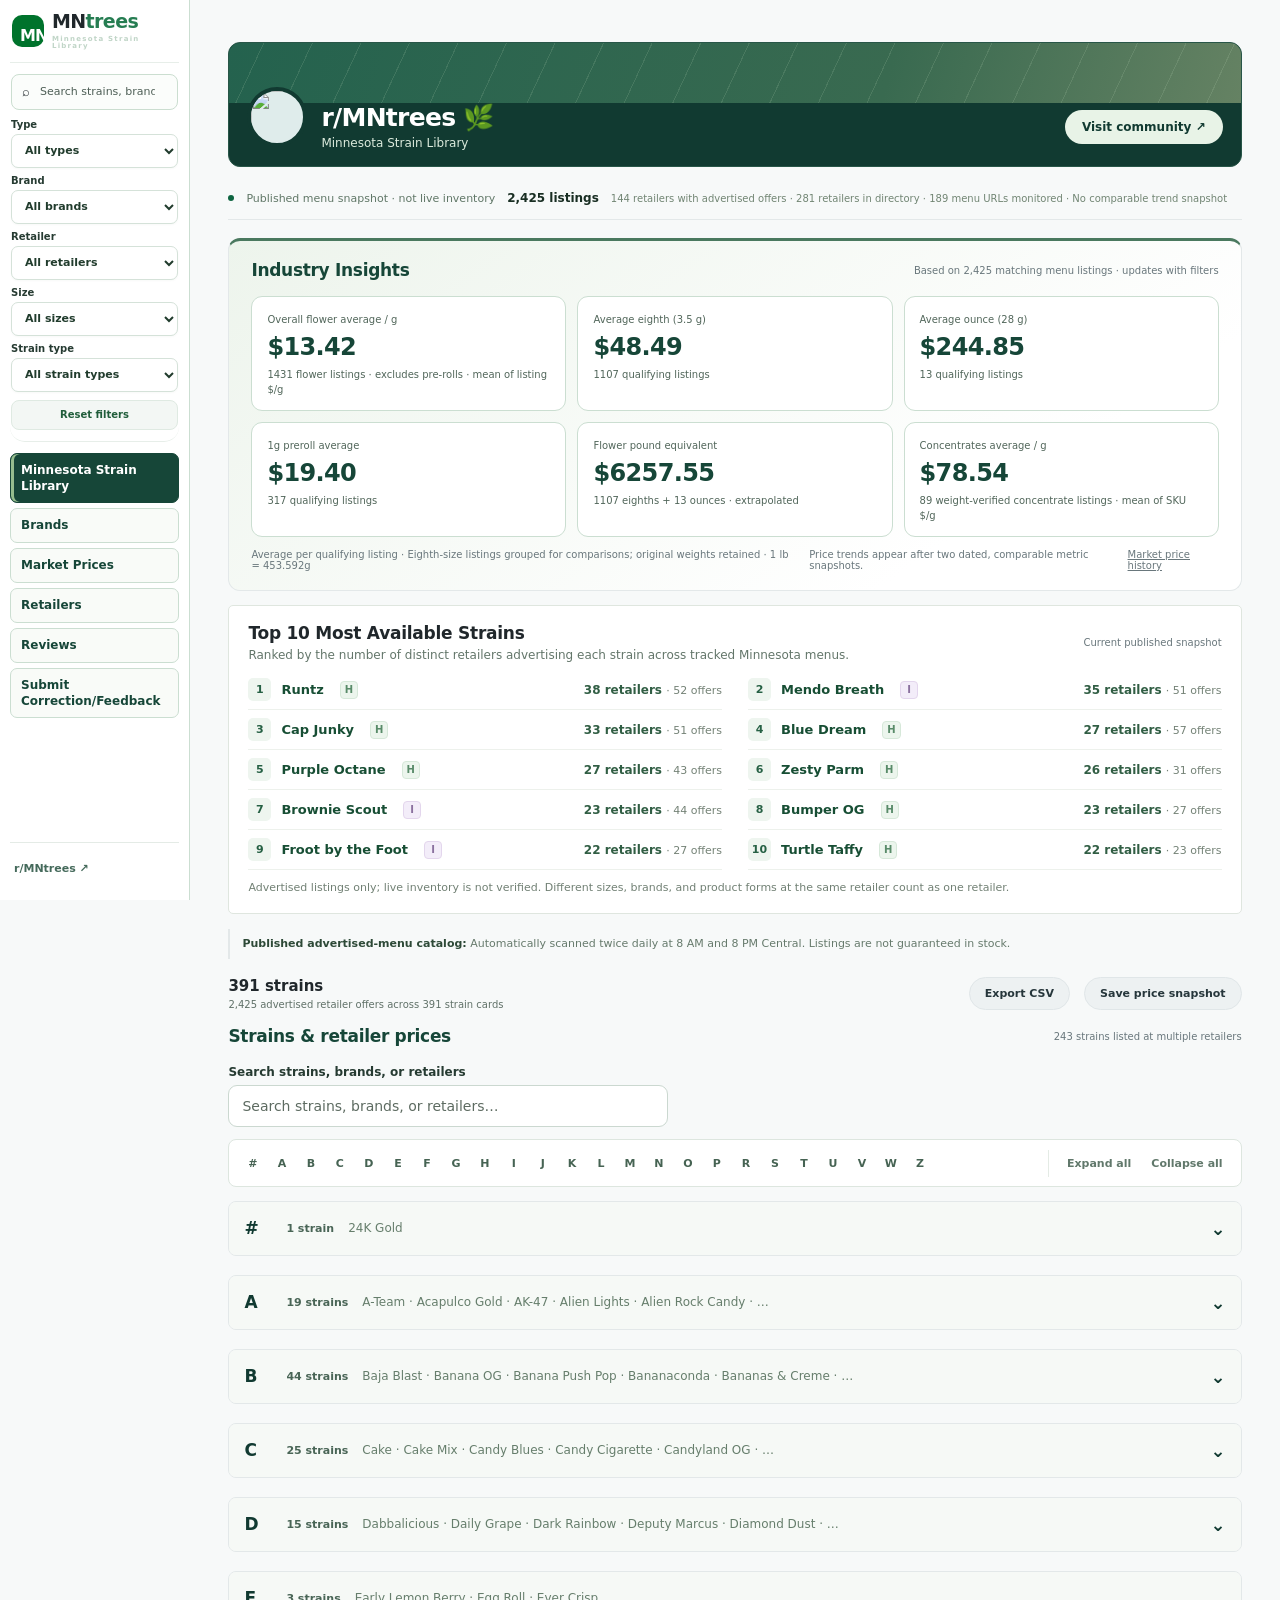
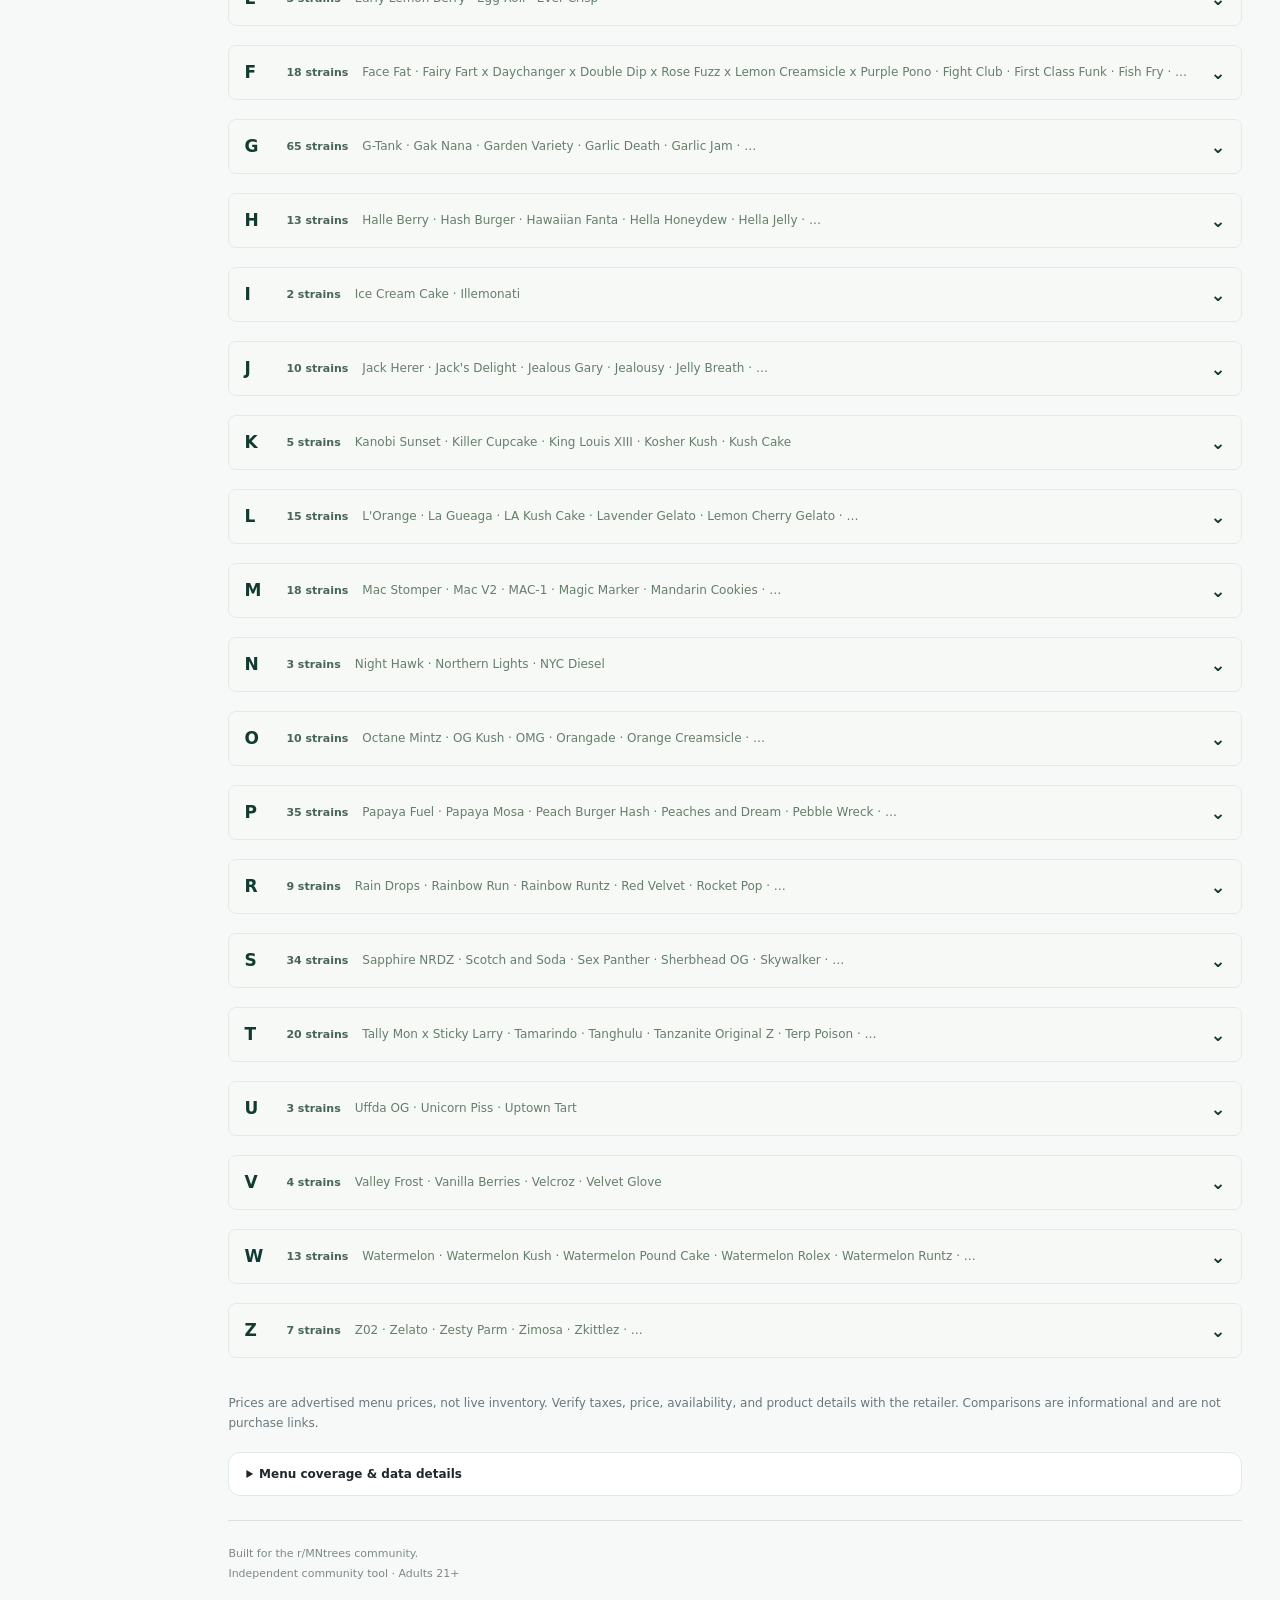
==== commit c8caba32: "Rename the MNtrees storefront to Minnesota Strain Library" ====
--- a/index.html
+++ b/index.html
@@ -1,4 +1,4 @@
-<!doctype html><html lang="en"><head><meta charset="utf-8"><meta name="viewport" content="width=device-width,initial-scale=1"><meta name="theme-color" content="#f7f8f5"><meta name="description" content="Minnesota cannabis strain and advertised menu price comparison."><title>MNtrees | Strain Finder</title><link rel="stylesheet" href="style.css?v=20261120-classifications"><link rel="stylesheet" href="https://unpkg.com/leaflet@1.9.4/dist/leaflet.css"><link rel="icon" type="image/png" href="https://styles.redditmedia.com/t5_2til2/styles/communityIcon_9m76x8670eke1.png"><link rel="apple-touch-icon" href="https://styles.redditmedia.com/t5_2til2/styles/communityIcon_9m76x8670eke1.png"></head><body><div class="shell catalog-banner-shell"><section class="subreddit-banner" aria-label="MNtrees community"><div class="subreddit-banner-cover"></div><div class="subreddit-banner-inner"><a class="subreddit-banner-avatar-link" href="https://www.reddit.com/r/MNtrees/" target="_blank" rel="noopener noreferrer" aria-label="Open r/MNtrees subreddit"><img src="https://styles.redditmedia.com/t5_2til2/styles/communityIcon_9m76x8670eke1.png" alt="" class="subreddit-banner-avatar" referrerpolicy="no-referrer"></a><a class="subreddit-banner-copy subreddit-banner-home" href="https://www.reddit.com/r/MNtrees/" target="_blank" rel="noopener noreferrer" aria-label="Open r/MNtrees subreddit"><div class="subreddit-banner-title">r/MNtrees <span aria-hidden="true">🌿</span></div><p>Minnesota strain finder · Community-inspired menu comparison</p></a><a class="subreddit-join" href="https://www.reddit.com/r/MNtrees/" target="_blank" rel="noopener noreferrer">Visit community ↗</a></div></section></div><header class="top"><div class="shell topin"><a class="brand" href="https://mntrees.co/" aria-label="MNtrees home at mntrees.co"><img class="subreddit-logo" src="https://styles.redditmedia.com/t5_2til2/styles/communityIcon_9m76x8670eke1.png" alt="r/MNtrees community logo" width="52" height="52" referrerpolicy="no-referrer" onerror="this.style.display='none';this.nextElementSibling.style.display='inline-flex'"><span class="mark logo-fallback" style="display:none" aria-hidden="true">MN<span>✳</span></span><span>MN<span class="green">trees</span><small>STRAIN FINDER</small></span></a><section class="searchbox sidebar-searchbox" id="explore" aria-label="Search and filter listings"><div class="searchline"><label class="searchfield"><span aria-hidden="true">⌕</span><input id="search" type="search" placeholder="Search strains, brands, or retailers…" aria-label="Search strains, brands, or retailers"></label></div><div class="filters"><label>Type<select id="category"><option value="">All types</option></select></label><label>Brand<select id="brand"><option value="">All brands</option></select></label><label>Retailer<select id="store"><option value="">All retailers</option></select></label><label>Size<select id="size"><option value="">All sizes</option></select></label><label>Strain type<select id="strainType"><option value="">All strain types</option><option value="Sativa">Sativa</option><option value="Indica">Indica</option><option value="Hybrid">Hybrid</option></select></label><button id="reset" class="textbtn">Reset filters</button></div></section><nav class="site-sidebar-links" aria-label="MNtrees pages"><a href="./" class="active" aria-current="page">Find Strains</a><a href="brands.html">Brands</a><a href="market-prices.html">Market Prices</a><a href="retailers.html">Retailers</a><a href="reviews.html">Reviews</a><a href="feedback.html">Submit Correction/Feedback</a></nav><a class="community" href="https://www.reddit.com/r/MNtrees/" target="_blank" rel="noopener">r/MNtrees ↗</a></div></header><main class="shell"><div class="catalog-status" aria-label="Catalog status"><span class="live-dot" aria-hidden="true"></span><span id="dataState">Waiting for retailer data</span><strong id="heroCount">0 listings</strong><span class="muted" id="heroStores">0 retailers · No snapshot yet</span></div><section class="insights" aria-labelledby="insightsTitle"><div class="sectionhead"><div><h2 id="insightsTitle">Industry Insights</h2></div><span class="hint" id="snapshotLabel">Tracked Minnesota menu averages</span></div><div class="metrics" id="metrics"></div><div class="insightfoot"><span>Average per qualifying listing · Eighth-size listings grouped for comparisons; original weights retained · 1 lb = 453.592g</span><span id="trendHelp">Trends require at least two dated snapshots.</span><a href="market-prices.html">Market price history</a></div></section><section class="top-strains" aria-labelledby="topStrainsTitle"><div class="sectionhead"><div><h2 id="topStrainsTitle">Top 10 Most Available Strains</h2><p class="top-strains-subtitle">Ranked by the number of distinct retailers advertising each strain across tracked Minnesota menus.</p></div><span class="hint">Current published snapshot</span></div><div id="topStrainsList" class="top-strains-list" aria-live="polite"><p class="muted">Loading strain availability…</p></div><p class="top-strains-note">Advertised listings only; live inventory is not verified. Different sizes, brands, and product forms at the same retailer count as one retailer.</p></section><p class="pilotnote"><strong>Published advertised-menu catalog:</strong> Automatically scanned twice daily at 8 AM and 8 PM Central. Listings are not guaranteed in stock.</p><div class="resultbar"><div><h2 id="count">Strain groups</h2><p id="checked">No data loaded</p></div><div class="tools admin-action"><button class="textbtn" id="exportBtn">Export CSV</button><button class="textbtn" id="snapshotBtn">Save price snapshot</button></div></div><div id="message" class="message" role="status" hidden></div><section class="comparison" aria-labelledby="compareTitle"><div class="sectionhead"><div><h2 id="compareTitle">Strains &amp; retailer prices</h2></div><span id="comparisonCount" class="hint">Grouping related listings</span></div><div class="comparison-search-wrap"><label class="comparison-search-label" for="comparisonSearch">Search strains, brands, or retailers</label><input id="comparisonSearch" type="search" placeholder="Search strains, brands, or retailers…" autocomplete="off" aria-label="Search strains, brands, or retailers in the catalog"></div><div id="alphabetNav" class="alphabet-nav" aria-label="Alphabet navigation"></div><div id="comparisonGroups" class="comparisongroups"></div></section><p class="disclaimer">Prices are advertised menu prices, not live inventory. Verify taxes, price, availability, and product details with the retailer. Comparisons are informational and are not purchase links.</p><details class="coverage" id="coverage"><summary>Menu coverage &amp; data details</summary><div class="detailsbody"><p><strong>Data:</strong> Strain listings are loaded from published retailer menu snapshots. The application never invents prices or retailers.</p><p><strong>Market averages:</strong> Simple mean of eligible, positive-price listings, not a sales-weighted average. Eighth comparisons group 3.5g and 4g packages, but extrapolated pound equivalents use the actual package weight. Quarters are 7g. Preroll averages include individual 1g prerolls only. Multiple listings of the same item may influence the mean.</p><p><strong>Trends:</strong> Compare the latest saved snapshot with the previous dated snapshot of the same metric. If there are no comparable snapshots, show no trend.</p><p><strong>Refresh:</strong> The published catalog is scanned at 8 a.m. and 8 p.m. Central. Sources with insufficient detail may require additional connector work. Unsuccessful scans never delete previously captured offers.</p><div class="detailactions"><button id="clearBtn" class="secondary danger">Clear locally saved data</button><button id="demoBtn" class="secondary">Load clearly labeled demo data</button></div></div></details><footer><div>Built for the r/MNtrees community.<br>Independent community tool · Adults 21+</div></footer></main><script src="https://unpkg.com/leaflet@1.9.4/dist/leaflet.js"></script><script src="catalog-model.js?v=menu-title-1"></script><script src="app.js?v=menu-title-1"></script><script>
+<!doctype html><html lang="en"><head><meta charset="utf-8"><meta name="viewport" content="width=device-width,initial-scale=1"><meta name="theme-color" content="#f7f8f5"><meta name="description" content="Minnesota cannabis strain and advertised menu price comparison."><title>MNtrees | Minnesota Strain Library</title><link rel="stylesheet" href="style.css?v=20261120-classifications"><link rel="stylesheet" href="https://unpkg.com/leaflet@1.9.4/dist/leaflet.css"><link rel="icon" type="image/png" href="https://styles.redditmedia.com/t5_2til2/styles/communityIcon_9m76x8670eke1.png"><link rel="apple-touch-icon" href="https://styles.redditmedia.com/t5_2til2/styles/communityIcon_9m76x8670eke1.png"></head><body><div class="shell catalog-banner-shell"><section class="subreddit-banner" aria-label="MNtrees community"><div class="subreddit-banner-cover"></div><div class="subreddit-banner-inner"><a class="subreddit-banner-avatar-link" href="https://www.reddit.com/r/MNtrees/" target="_blank" rel="noopener noreferrer" aria-label="Open r/MNtrees subreddit"><img src="https://styles.redditmedia.com/t5_2til2/styles/communityIcon_9m76x8670eke1.png" alt="" class="subreddit-banner-avatar" referrerpolicy="no-referrer"></a><a class="subreddit-banner-copy subreddit-banner-home" href="https://www.reddit.com/r/MNtrees/" target="_blank" rel="noopener noreferrer" aria-label="Open r/MNtrees subreddit"><div class="subreddit-banner-title">r/MNtrees <span aria-hidden="true">🌿</span></div><p>Minnesota Strain Library</p></a><a class="subreddit-join" href="https://www.reddit.com/r/MNtrees/" target="_blank" rel="noopener noreferrer">Visit community ↗</a></div></section></div><header class="top"><div class="shell topin"><a class="brand" href="https://mntrees.co/" aria-label="MNtrees home at mntrees.co"><img class="subreddit-logo" src="https://styles.redditmedia.com/t5_2til2/styles/communityIcon_9m76x8670eke1.png" alt="r/MNtrees community logo" width="52" height="52" referrerpolicy="no-referrer" onerror="this.style.display='none';this.nextElementSibling.style.display='inline-flex'"><span class="mark logo-fallback" style="display:none" aria-hidden="true">MN<span>✳</span></span><span>MN<span class="green">trees</span><small>Minnesota Strain Library</small></span></a><section class="searchbox sidebar-searchbox" id="explore" aria-label="Search and filter listings"><div class="searchline"><label class="searchfield"><span aria-hidden="true">⌕</span><input id="search" type="search" placeholder="Search strains, brands, or retailers…" aria-label="Search strains, brands, or retailers"></label></div><div class="filters"><label>Type<select id="category"><option value="">All types</option></select></label><label>Brand<select id="brand"><option value="">All brands</option></select></label><label>Retailer<select id="store"><option value="">All retailers</option></select></label><label>Size<select id="size"><option value="">All sizes</option></select></label><label>Strain type<select id="strainType"><option value="">All strain types</option><option value="Sativa">Sativa</option><option value="Indica">Indica</option><option value="Hybrid">Hybrid</option></select></label><button id="reset" class="textbtn">Reset filters</button></div></section><nav class="site-sidebar-links" aria-label="MNtrees pages"><a href="./" class="active" aria-current="page">Minnesota Strain Library</a><a href="brands.html">Brands</a><a href="market-prices.html">Market Prices</a><a href="retailers.html">Retailers</a><a href="reviews.html">Reviews</a><a href="feedback.html">Submit Correction/Feedback</a></nav><a class="community" href="https://www.reddit.com/r/MNtrees/" target="_blank" rel="noopener">r/MNtrees ↗</a></div></header><main class="shell"><div class="catalog-status" aria-label="Catalog status"><span class="live-dot" aria-hidden="true"></span><span id="dataState">Waiting for retailer data</span><strong id="heroCount">0 listings</strong><span class="muted" id="heroStores">0 retailers · No snapshot yet</span></div><section class="insights" aria-labelledby="insightsTitle"><div class="sectionhead"><div><h2 id="insightsTitle">Industry Insights</h2></div><span class="hint" id="snapshotLabel">Tracked Minnesota menu averages</span></div><div class="metrics" id="metrics"></div><div class="insightfoot"><span>Average per qualifying listing · Eighth-size listings grouped for comparisons; original weights retained · 1 lb = 453.592g</span><span id="trendHelp">Trends require at least two dated snapshots.</span><a href="market-prices.html">Market price history</a></div></section><section class="top-strains" aria-labelledby="topStrainsTitle"><div class="sectionhead"><div><h2 id="topStrainsTitle">Top 10 Most Available Strains</h2><p class="top-strains-subtitle">Ranked by the number of distinct retailers advertising each strain across tracked Minnesota menus.</p></div><span class="hint">Current published snapshot</span></div><div id="topStrainsList" class="top-strains-list" aria-live="polite"><p class="muted">Loading strain availability…</p></div><p class="top-strains-note">Advertised listings only; live inventory is not verified. Different sizes, brands, and product forms at the same retailer count as one retailer.</p></section><p class="pilotnote"><strong>Published advertised-menu catalog:</strong> Automatically scanned twice daily at 8 AM and 8 PM Central. Listings are not guaranteed in stock.</p><div class="resultbar"><div><h2 id="count">Strain groups</h2><p id="checked">No data loaded</p></div><div class="tools admin-action"><button class="textbtn" id="exportBtn">Export CSV</button><button class="textbtn" id="snapshotBtn">Save price snapshot</button></div></div><div id="message" class="message" role="status" hidden></div><section class="comparison" aria-labelledby="compareTitle"><div class="sectionhead"><div><h2 id="compareTitle">Strains &amp; retailer prices</h2></div><span id="comparisonCount" class="hint">Grouping related listings</span></div><div class="comparison-search-wrap"><label class="comparison-search-label" for="comparisonSearch">Search strains, brands, or retailers</label><input id="comparisonSearch" type="search" placeholder="Search strains, brands, or retailers…" autocomplete="off" aria-label="Search strains, brands, or retailers in the catalog"></div><div id="alphabetNav" class="alphabet-nav" aria-label="Alphabet navigation"></div><div id="comparisonGroups" class="comparisongroups"></div></section><p class="disclaimer">Prices are advertised menu prices, not live inventory. Verify taxes, price, availability, and product details with the retailer. Comparisons are informational and are not purchase links.</p><details class="coverage" id="coverage"><summary>Menu coverage &amp; data details</summary><div class="detailsbody"><p><strong>Data:</strong> Strain listings are loaded from published retailer menu snapshots. The application never invents prices or retailers.</p><p><strong>Market averages:</strong> Simple mean of eligible, positive-price listings, not a sales-weighted average. Eighth comparisons group 3.5g and 4g packages, but extrapolated pound equivalents use the actual package weight. Quarters are 7g. Preroll averages include individual 1g prerolls only. Multiple listings of the same item may influence the mean.</p><p><strong>Trends:</strong> Compare the latest saved snapshot with the previous dated snapshot of the same metric. If there are no comparable snapshots, show no trend.</p><p><strong>Refresh:</strong> The published catalog is scanned at 8 a.m. and 8 p.m. Central. Sources with insufficient detail may require additional connector work. Unsuccessful scans never delete previously captured offers.</p><div class="detailactions"><button id="clearBtn" class="secondary danger">Clear locally saved data</button><button id="demoBtn" class="secondary">Load clearly labeled demo data</button></div></div></details><footer><div>Built for the r/MNtrees community.<br>Independent community tool · Adults 21+</div></footer></main><script src="https://unpkg.com/leaflet@1.9.4/dist/leaflet.js"></script><script src="catalog-model.js?v=menu-title-1"></script><script src="app.js?v=three-offers-1"></script><script>
 (function(){
   const sidebar=document.getElementById('search');
   const catalog=document.getElementById('comparisonSearch');
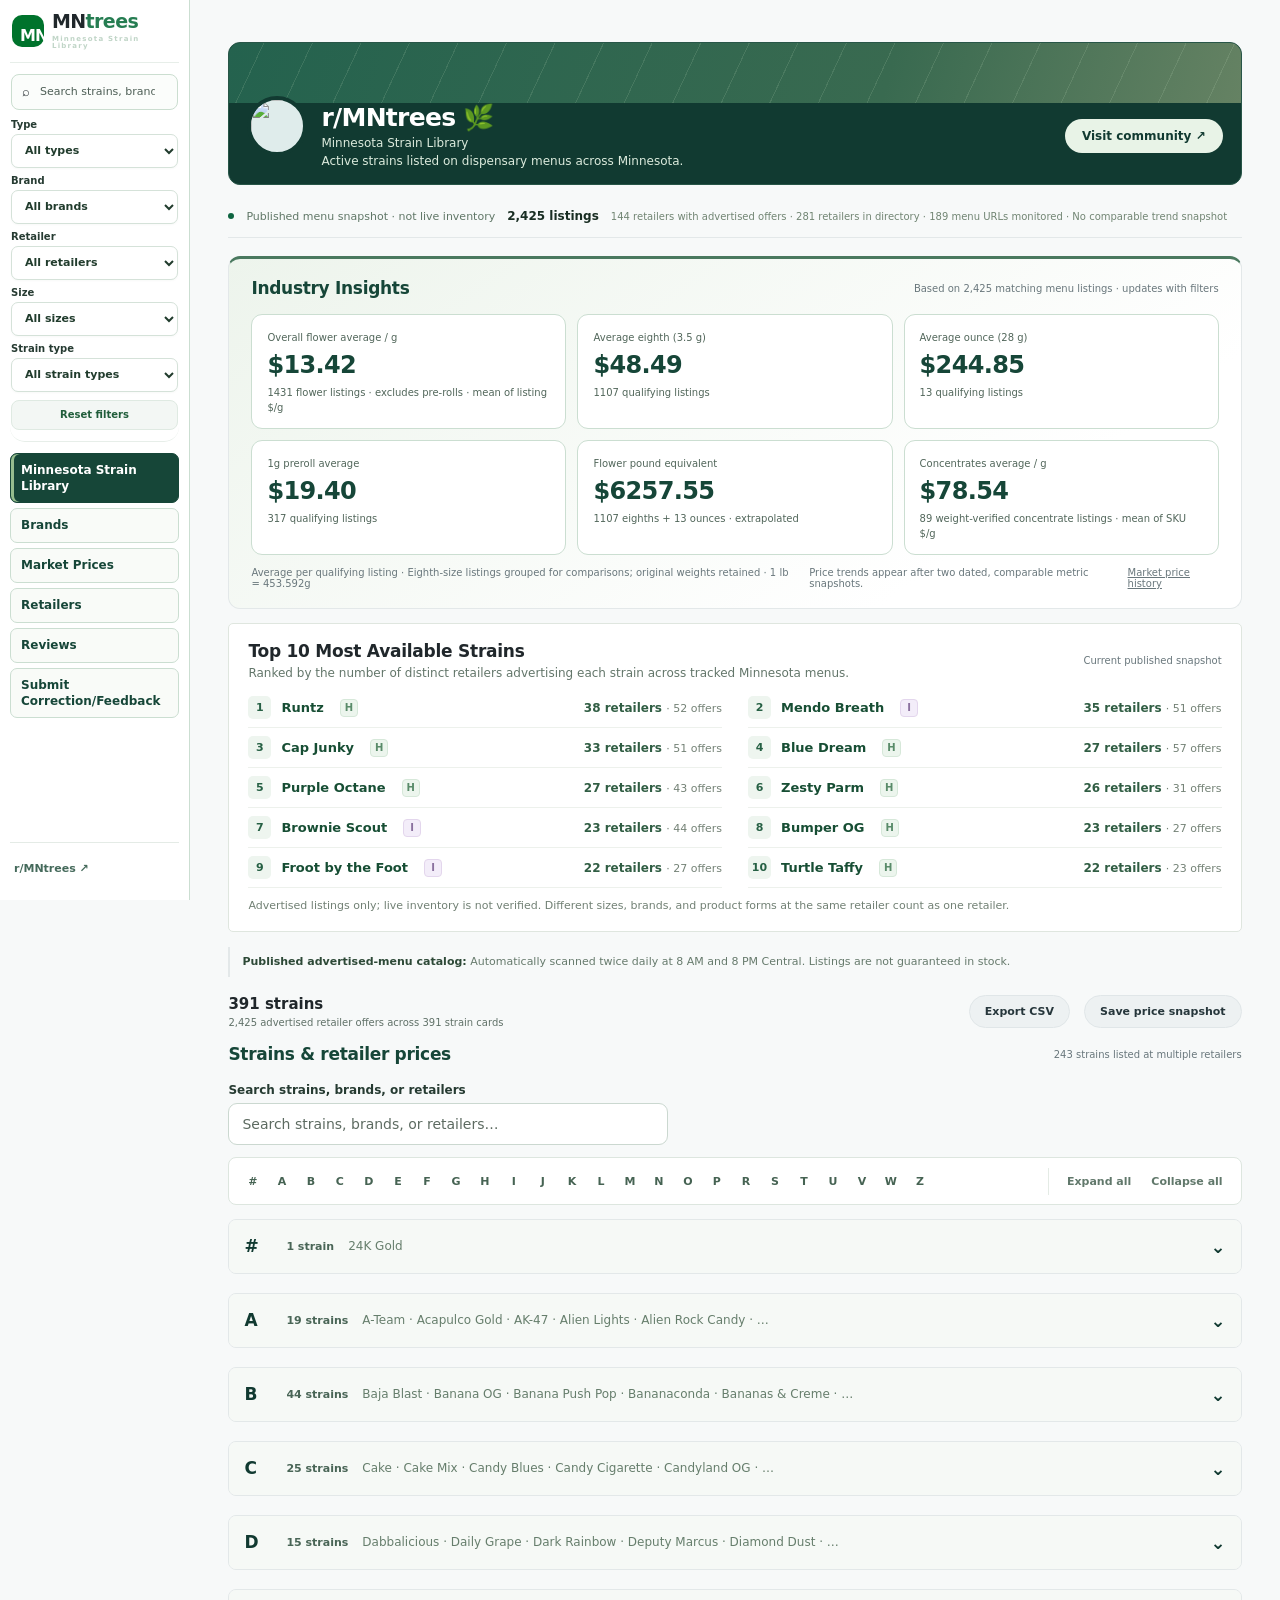
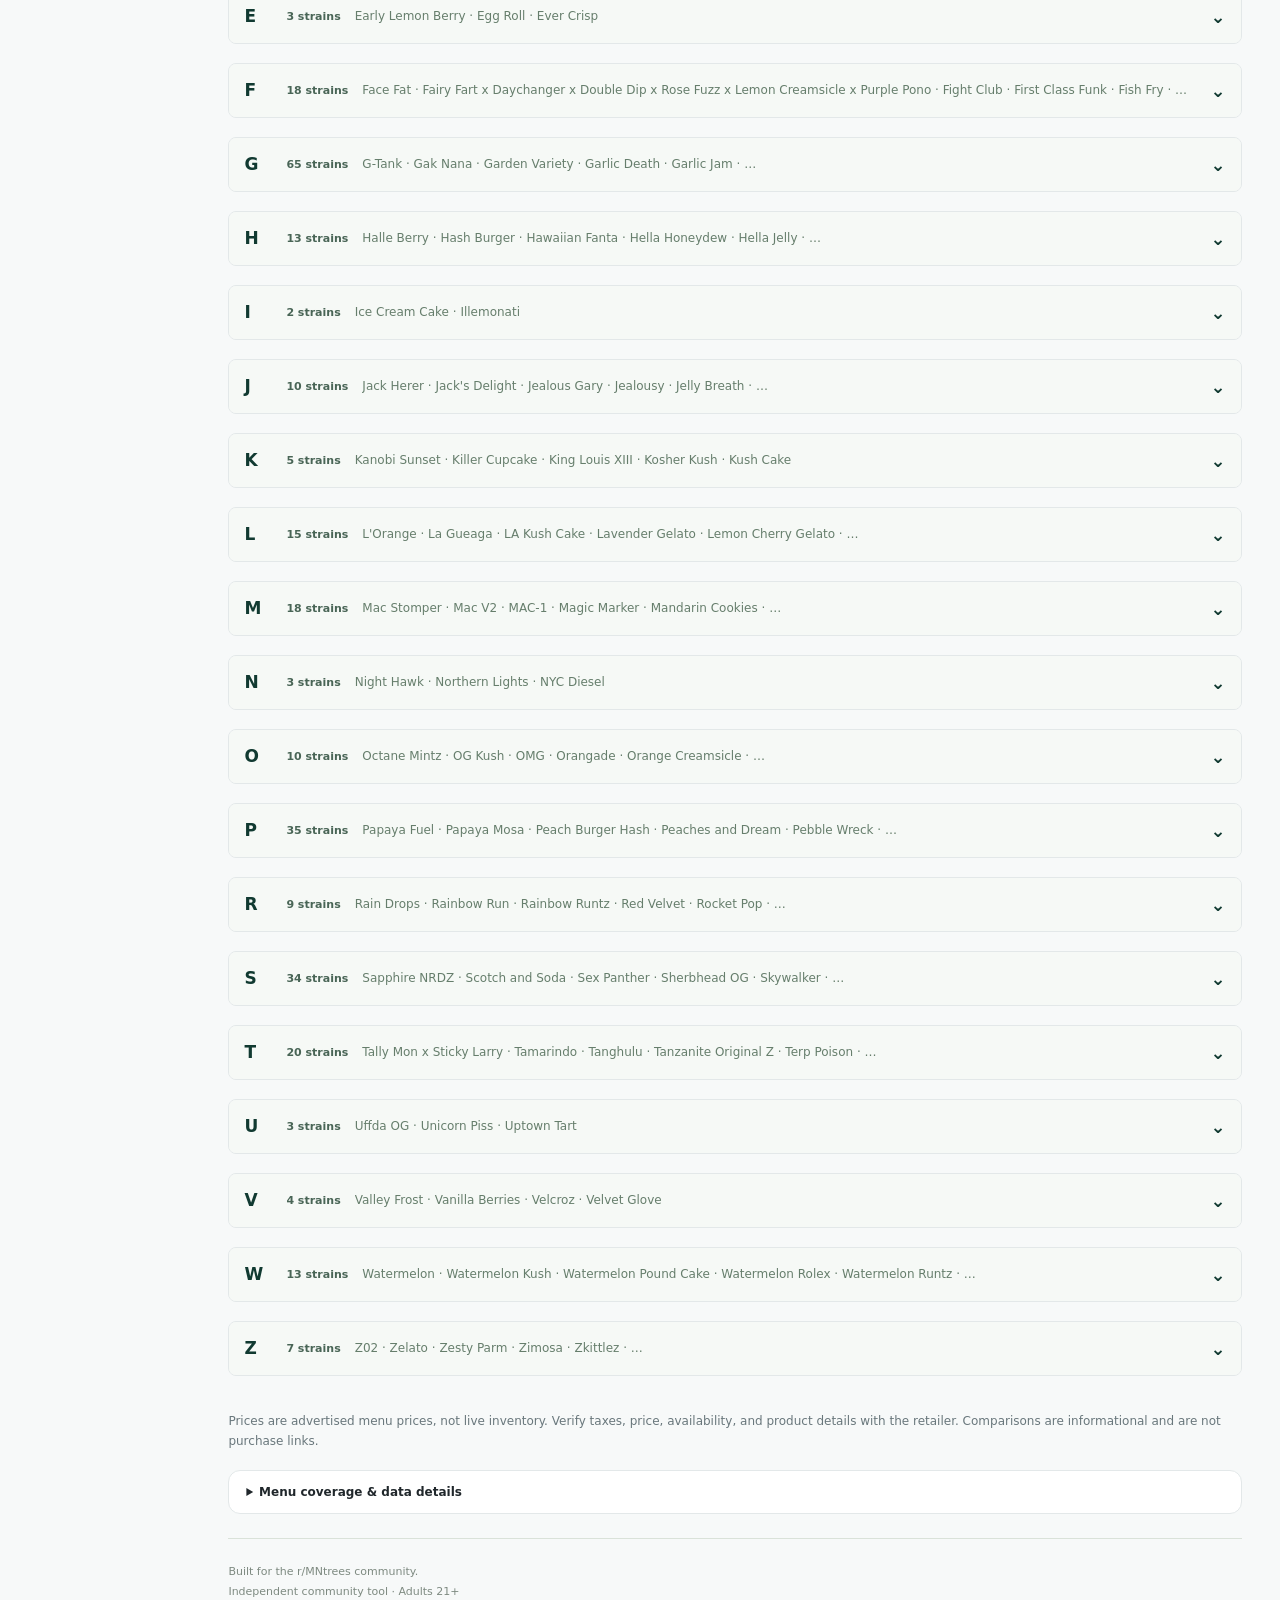
==== commit ba915c23: "Clarify statewide dispensary listings in the library header" ====
--- a/index.html
+++ b/index.html
@@ -1,4 +1,4 @@
-<!doctype html><html lang="en"><head><meta charset="utf-8"><meta name="viewport" content="width=device-width,initial-scale=1"><meta name="theme-color" content="#f7f8f5"><meta name="description" content="Minnesota cannabis strain and advertised menu price comparison."><title>MNtrees | Minnesota Strain Library</title><link rel="stylesheet" href="style.css?v=20261120-classifications"><link rel="stylesheet" href="https://unpkg.com/leaflet@1.9.4/dist/leaflet.css"><link rel="icon" type="image/png" href="https://styles.redditmedia.com/t5_2til2/styles/communityIcon_9m76x8670eke1.png"><link rel="apple-touch-icon" href="https://styles.redditmedia.com/t5_2til2/styles/communityIcon_9m76x8670eke1.png"></head><body><div class="shell catalog-banner-shell"><section class="subreddit-banner" aria-label="MNtrees community"><div class="subreddit-banner-cover"></div><div class="subreddit-banner-inner"><a class="subreddit-banner-avatar-link" href="https://www.reddit.com/r/MNtrees/" target="_blank" rel="noopener noreferrer" aria-label="Open r/MNtrees subreddit"><img src="https://styles.redditmedia.com/t5_2til2/styles/communityIcon_9m76x8670eke1.png" alt="" class="subreddit-banner-avatar" referrerpolicy="no-referrer"></a><a class="subreddit-banner-copy subreddit-banner-home" href="https://www.reddit.com/r/MNtrees/" target="_blank" rel="noopener noreferrer" aria-label="Open r/MNtrees subreddit"><div class="subreddit-banner-title">r/MNtrees <span aria-hidden="true">🌿</span></div><p>Minnesota Strain Library</p></a><a class="subreddit-join" href="https://www.reddit.com/r/MNtrees/" target="_blank" rel="noopener noreferrer">Visit community ↗</a></div></section></div><header class="top"><div class="shell topin"><a class="brand" href="https://mntrees.co/" aria-label="MNtrees home at mntrees.co"><img class="subreddit-logo" src="https://styles.redditmedia.com/t5_2til2/styles/communityIcon_9m76x8670eke1.png" alt="r/MNtrees community logo" width="52" height="52" referrerpolicy="no-referrer" onerror="this.style.display='none';this.nextElementSibling.style.display='inline-flex'"><span class="mark logo-fallback" style="display:none" aria-hidden="true">MN<span>✳</span></span><span>MN<span class="green">trees</span><small>Minnesota Strain Library</small></span></a><section class="searchbox sidebar-searchbox" id="explore" aria-label="Search and filter listings"><div class="searchline"><label class="searchfield"><span aria-hidden="true">⌕</span><input id="search" type="search" placeholder="Search strains, brands, or retailers…" aria-label="Search strains, brands, or retailers"></label></div><div class="filters"><label>Type<select id="category"><option value="">All types</option></select></label><label>Brand<select id="brand"><option value="">All brands</option></select></label><label>Retailer<select id="store"><option value="">All retailers</option></select></label><label>Size<select id="size"><option value="">All sizes</option></select></label><label>Strain type<select id="strainType"><option value="">All strain types</option><option value="Sativa">Sativa</option><option value="Indica">Indica</option><option value="Hybrid">Hybrid</option></select></label><button id="reset" class="textbtn">Reset filters</button></div></section><nav class="site-sidebar-links" aria-label="MNtrees pages"><a href="./" class="active" aria-current="page">Minnesota Strain Library</a><a href="brands.html">Brands</a><a href="market-prices.html">Market Prices</a><a href="retailers.html">Retailers</a><a href="reviews.html">Reviews</a><a href="feedback.html">Submit Correction/Feedback</a></nav><a class="community" href="https://www.reddit.com/r/MNtrees/" target="_blank" rel="noopener">r/MNtrees ↗</a></div></header><main class="shell"><div class="catalog-status" aria-label="Catalog status"><span class="live-dot" aria-hidden="true"></span><span id="dataState">Waiting for retailer data</span><strong id="heroCount">0 listings</strong><span class="muted" id="heroStores">0 retailers · No snapshot yet</span></div><section class="insights" aria-labelledby="insightsTitle"><div class="sectionhead"><div><h2 id="insightsTitle">Industry Insights</h2></div><span class="hint" id="snapshotLabel">Tracked Minnesota menu averages</span></div><div class="metrics" id="metrics"></div><div class="insightfoot"><span>Average per qualifying listing · Eighth-size listings grouped for comparisons; original weights retained · 1 lb = 453.592g</span><span id="trendHelp">Trends require at least two dated snapshots.</span><a href="market-prices.html">Market price history</a></div></section><section class="top-strains" aria-labelledby="topStrainsTitle"><div class="sectionhead"><div><h2 id="topStrainsTitle">Top 10 Most Available Strains</h2><p class="top-strains-subtitle">Ranked by the number of distinct retailers advertising each strain across tracked Minnesota menus.</p></div><span class="hint">Current published snapshot</span></div><div id="topStrainsList" class="top-strains-list" aria-live="polite"><p class="muted">Loading strain availability…</p></div><p class="top-strains-note">Advertised listings only; live inventory is not verified. Different sizes, brands, and product forms at the same retailer count as one retailer.</p></section><p class="pilotnote"><strong>Published advertised-menu catalog:</strong> Automatically scanned twice daily at 8 AM and 8 PM Central. Listings are not guaranteed in stock.</p><div class="resultbar"><div><h2 id="count">Strain groups</h2><p id="checked">No data loaded</p></div><div class="tools admin-action"><button class="textbtn" id="exportBtn">Export CSV</button><button class="textbtn" id="snapshotBtn">Save price snapshot</button></div></div><div id="message" class="message" role="status" hidden></div><section class="comparison" aria-labelledby="compareTitle"><div class="sectionhead"><div><h2 id="compareTitle">Strains &amp; retailer prices</h2></div><span id="comparisonCount" class="hint">Grouping related listings</span></div><div class="comparison-search-wrap"><label class="comparison-search-label" for="comparisonSearch">Search strains, brands, or retailers</label><input id="comparisonSearch" type="search" placeholder="Search strains, brands, or retailers…" autocomplete="off" aria-label="Search strains, brands, or retailers in the catalog"></div><div id="alphabetNav" class="alphabet-nav" aria-label="Alphabet navigation"></div><div id="comparisonGroups" class="comparisongroups"></div></section><p class="disclaimer">Prices are advertised menu prices, not live inventory. Verify taxes, price, availability, and product details with the retailer. Comparisons are informational and are not purchase links.</p><details class="coverage" id="coverage"><summary>Menu coverage &amp; data details</summary><div class="detailsbody"><p><strong>Data:</strong> Strain listings are loaded from published retailer menu snapshots. The application never invents prices or retailers.</p><p><strong>Market averages:</strong> Simple mean of eligible, positive-price listings, not a sales-weighted average. Eighth comparisons group 3.5g and 4g packages, but extrapolated pound equivalents use the actual package weight. Quarters are 7g. Preroll averages include individual 1g prerolls only. Multiple listings of the same item may influence the mean.</p><p><strong>Trends:</strong> Compare the latest saved snapshot with the previous dated snapshot of the same metric. If there are no comparable snapshots, show no trend.</p><p><strong>Refresh:</strong> The published catalog is scanned at 8 a.m. and 8 p.m. Central. Sources with insufficient detail may require additional connector work. Unsuccessful scans never delete previously captured offers.</p><div class="detailactions"><button id="clearBtn" class="secondary danger">Clear locally saved data</button><button id="demoBtn" class="secondary">Load clearly labeled demo data</button></div></div></details><footer><div>Built for the r/MNtrees community.<br>Independent community tool · Adults 21+</div></footer></main><script src="https://unpkg.com/leaflet@1.9.4/dist/leaflet.js"></script><script src="catalog-model.js?v=menu-title-1"></script><script src="app.js?v=three-offers-1"></script><script>
+<!doctype html><html lang="en"><head><meta charset="utf-8"><meta name="viewport" content="width=device-width,initial-scale=1"><meta name="theme-color" content="#f7f8f5"><meta name="description" content="Minnesota cannabis strain and advertised menu price comparison."><title>MNtrees | Minnesota Strain Library</title><link rel="stylesheet" href="style.css?v=20261120-classifications"><link rel="stylesheet" href="https://unpkg.com/leaflet@1.9.4/dist/leaflet.css"><link rel="icon" type="image/png" href="https://styles.redditmedia.com/t5_2til2/styles/communityIcon_9m76x8670eke1.png"><link rel="apple-touch-icon" href="https://styles.redditmedia.com/t5_2til2/styles/communityIcon_9m76x8670eke1.png"></head><body><div class="shell catalog-banner-shell"><section class="subreddit-banner" aria-label="MNtrees community"><div class="subreddit-banner-cover"></div><div class="subreddit-banner-inner"><a class="subreddit-banner-avatar-link" href="https://www.reddit.com/r/MNtrees/" target="_blank" rel="noopener noreferrer" aria-label="Open r/MNtrees subreddit"><img src="https://styles.redditmedia.com/t5_2til2/styles/communityIcon_9m76x8670eke1.png" alt="" class="subreddit-banner-avatar" referrerpolicy="no-referrer"></a><a class="subreddit-banner-copy subreddit-banner-home" href="https://www.reddit.com/r/MNtrees/" target="_blank" rel="noopener noreferrer" aria-label="Open r/MNtrees subreddit"><div class="subreddit-banner-title">r/MNtrees <span aria-hidden="true">🌿</span></div><p>Minnesota Strain Library</p><p>Active strains listed on dispensary menus across Minnesota.</p></a><a class="subreddit-join" href="https://www.reddit.com/r/MNtrees/" target="_blank" rel="noopener noreferrer">Visit community ↗</a></div></section></div><header class="top"><div class="shell topin"><a class="brand" href="https://mntrees.co/" aria-label="MNtrees home at mntrees.co"><img class="subreddit-logo" src="https://styles.redditmedia.com/t5_2til2/styles/communityIcon_9m76x8670eke1.png" alt="r/MNtrees community logo" width="52" height="52" referrerpolicy="no-referrer" onerror="this.style.display='none';this.nextElementSibling.style.display='inline-flex'"><span class="mark logo-fallback" style="display:none" aria-hidden="true">MN<span>✳</span></span><span>MN<span class="green">trees</span><small>Minnesota Strain Library</small></span></a><section class="searchbox sidebar-searchbox" id="explore" aria-label="Search and filter listings"><div class="searchline"><label class="searchfield"><span aria-hidden="true">⌕</span><input id="search" type="search" placeholder="Search strains, brands, or retailers…" aria-label="Search strains, brands, or retailers"></label></div><div class="filters"><label>Type<select id="category"><option value="">All types</option></select></label><label>Brand<select id="brand"><option value="">All brands</option></select></label><label>Retailer<select id="store"><option value="">All retailers</option></select></label><label>Size<select id="size"><option value="">All sizes</option></select></label><label>Strain type<select id="strainType"><option value="">All strain types</option><option value="Sativa">Sativa</option><option value="Indica">Indica</option><option value="Hybrid">Hybrid</option></select></label><button id="reset" class="textbtn">Reset filters</button></div></section><nav class="site-sidebar-links" aria-label="MNtrees pages"><a href="./" class="active" aria-current="page">Minnesota Strain Library</a><a href="brands.html">Brands</a><a href="market-prices.html">Market Prices</a><a href="retailers.html">Retailers</a><a href="reviews.html">Reviews</a><a href="feedback.html">Submit Correction/Feedback</a></nav><a class="community" href="https://www.reddit.com/r/MNtrees/" target="_blank" rel="noopener">r/MNtrees ↗</a></div></header><main class="shell"><div class="catalog-status" aria-label="Catalog status"><span class="live-dot" aria-hidden="true"></span><span id="dataState">Waiting for retailer data</span><strong id="heroCount">0 listings</strong><span class="muted" id="heroStores">0 retailers · No snapshot yet</span></div><section class="insights" aria-labelledby="insightsTitle"><div class="sectionhead"><div><h2 id="insightsTitle">Industry Insights</h2></div><span class="hint" id="snapshotLabel">Tracked Minnesota menu averages</span></div><div class="metrics" id="metrics"></div><div class="insightfoot"><span>Average per qualifying listing · Eighth-size listings grouped for comparisons; original weights retained · 1 lb = 453.592g</span><span id="trendHelp">Trends require at least two dated snapshots.</span><a href="market-prices.html">Market price history</a></div></section><section class="top-strains" aria-labelledby="topStrainsTitle"><div class="sectionhead"><div><h2 id="topStrainsTitle">Top 10 Most Available Strains</h2><p class="top-strains-subtitle">Ranked by the number of distinct retailers advertising each strain across tracked Minnesota menus.</p></div><span class="hint">Current published snapshot</span></div><div id="topStrainsList" class="top-strains-list" aria-live="polite"><p class="muted">Loading strain availability…</p></div><p class="top-strains-note">Advertised listings only; live inventory is not verified. Different sizes, brands, and product forms at the same retailer count as one retailer.</p></section><p class="pilotnote"><strong>Published advertised-menu catalog:</strong> Automatically scanned twice daily at 8 AM and 8 PM Central. Listings are not guaranteed in stock.</p><div class="resultbar"><div><h2 id="count">Strain groups</h2><p id="checked">No data loaded</p></div><div class="tools admin-action"><button class="textbtn" id="exportBtn">Export CSV</button><button class="textbtn" id="snapshotBtn">Save price snapshot</button></div></div><div id="message" class="message" role="status" hidden></div><section class="comparison" aria-labelledby="compareTitle"><div class="sectionhead"><div><h2 id="compareTitle">Strains &amp; retailer prices</h2></div><span id="comparisonCount" class="hint">Grouping related listings</span></div><div class="comparison-search-wrap"><label class="comparison-search-label" for="comparisonSearch">Search strains, brands, or retailers</label><input id="comparisonSearch" type="search" placeholder="Search strains, brands, or retailers…" autocomplete="off" aria-label="Search strains, brands, or retailers in the catalog"></div><div id="alphabetNav" class="alphabet-nav" aria-label="Alphabet navigation"></div><div id="comparisonGroups" class="comparisongroups"></div></section><p class="disclaimer">Prices are advertised menu prices, not live inventory. Verify taxes, price, availability, and product details with the retailer. Comparisons are informational and are not purchase links.</p><details class="coverage" id="coverage"><summary>Menu coverage &amp; data details</summary><div class="detailsbody"><p><strong>Data:</strong> Strain listings are loaded from published retailer menu snapshots. The application never invents prices or retailers.</p><p><strong>Market averages:</strong> Simple mean of eligible, positive-price listings, not a sales-weighted average. Eighth comparisons group 3.5g and 4g packages, but extrapolated pound equivalents use the actual package weight. Quarters are 7g. Preroll averages include individual 1g prerolls only. Multiple listings of the same item may influence the mean.</p><p><strong>Trends:</strong> Compare the latest saved snapshot with the previous dated snapshot of the same metric. If there are no comparable snapshots, show no trend.</p><p><strong>Refresh:</strong> The published catalog is scanned at 8 a.m. and 8 p.m. Central. Sources with insufficient detail may require additional connector work. Unsuccessful scans never delete previously captured offers.</p><div class="detailactions"><button id="clearBtn" class="secondary danger">Clear locally saved data</button><button id="demoBtn" class="secondary">Load clearly labeled demo data</button></div></div></details><footer><div>Built for the r/MNtrees community.<br>Independent community tool · Adults 21+</div></footer></main><script src="https://unpkg.com/leaflet@1.9.4/dist/leaflet.js"></script><script src="catalog-model.js?v=menu-title-1"></script><script src="app.js?v=three-offers-1"></script><script>
 (function(){
   const sidebar=document.getElementById('search');
   const catalog=document.getElementById('comparisonSearch');
